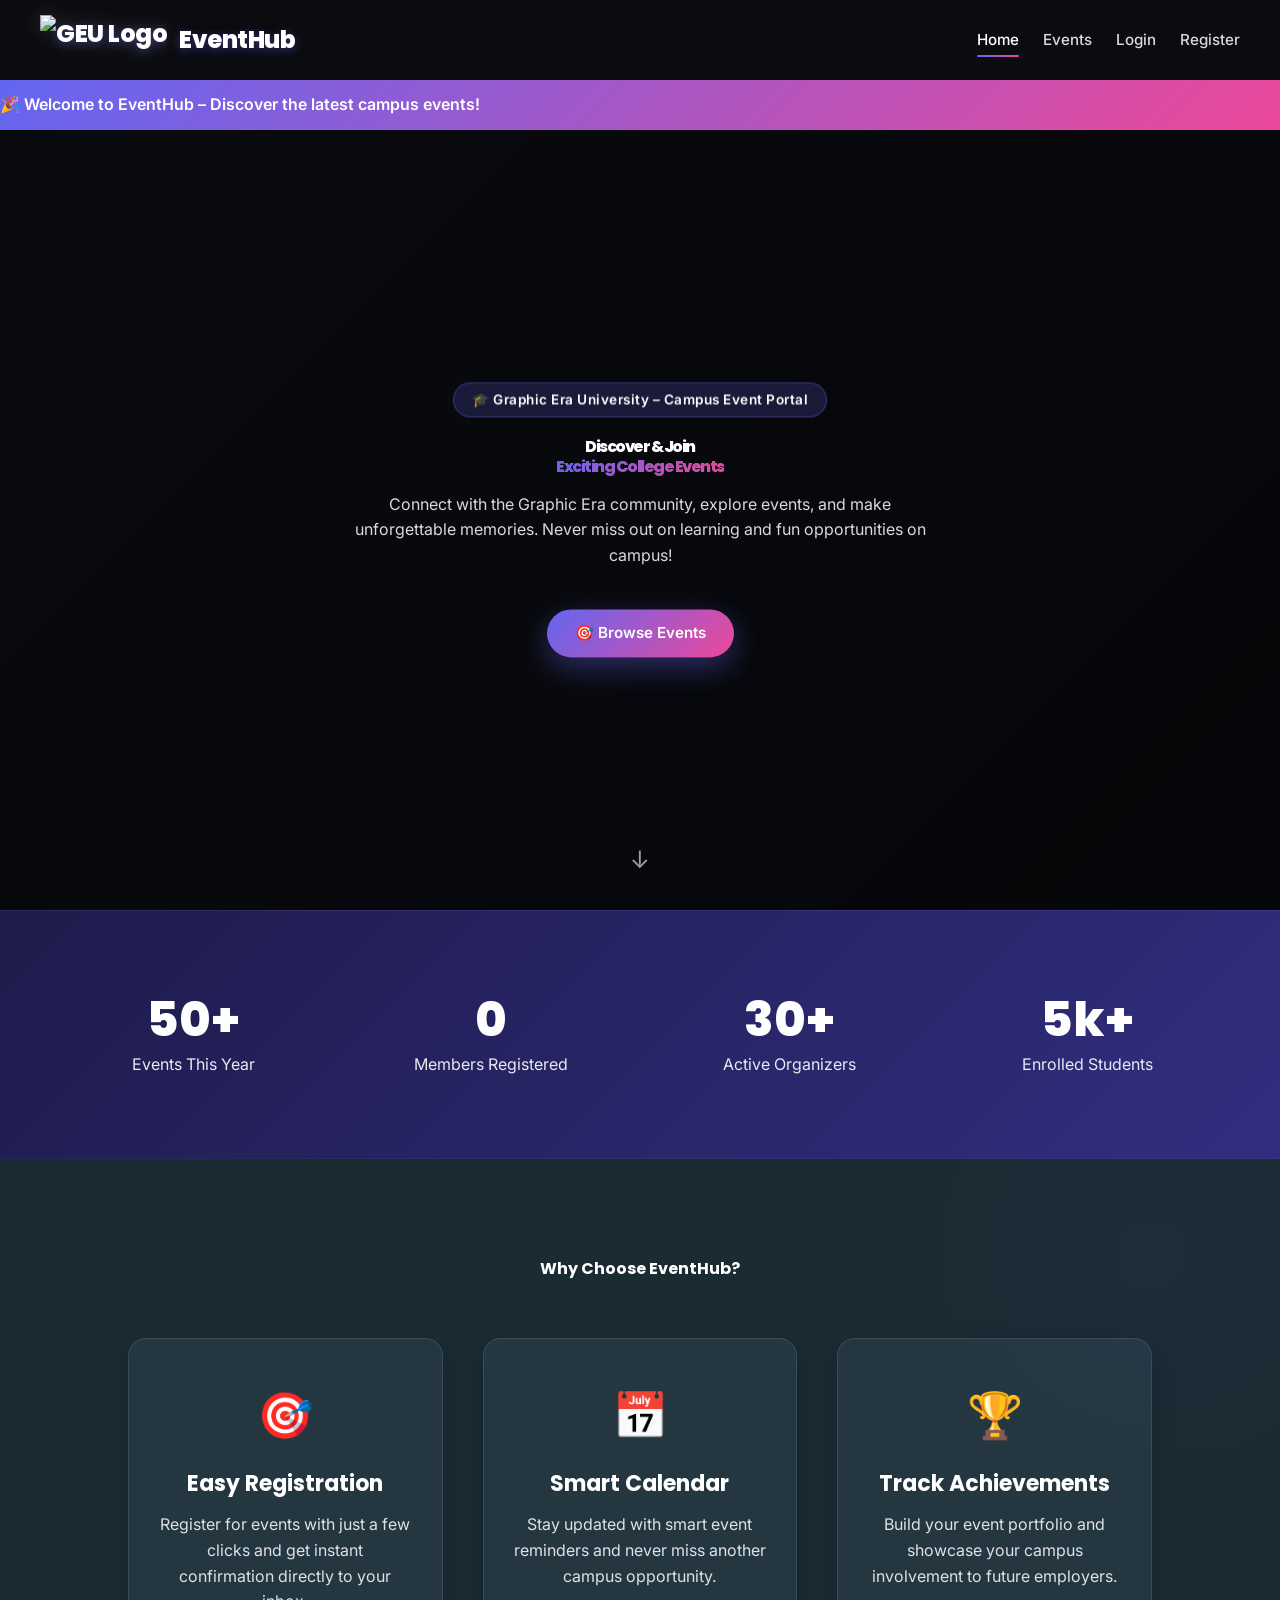
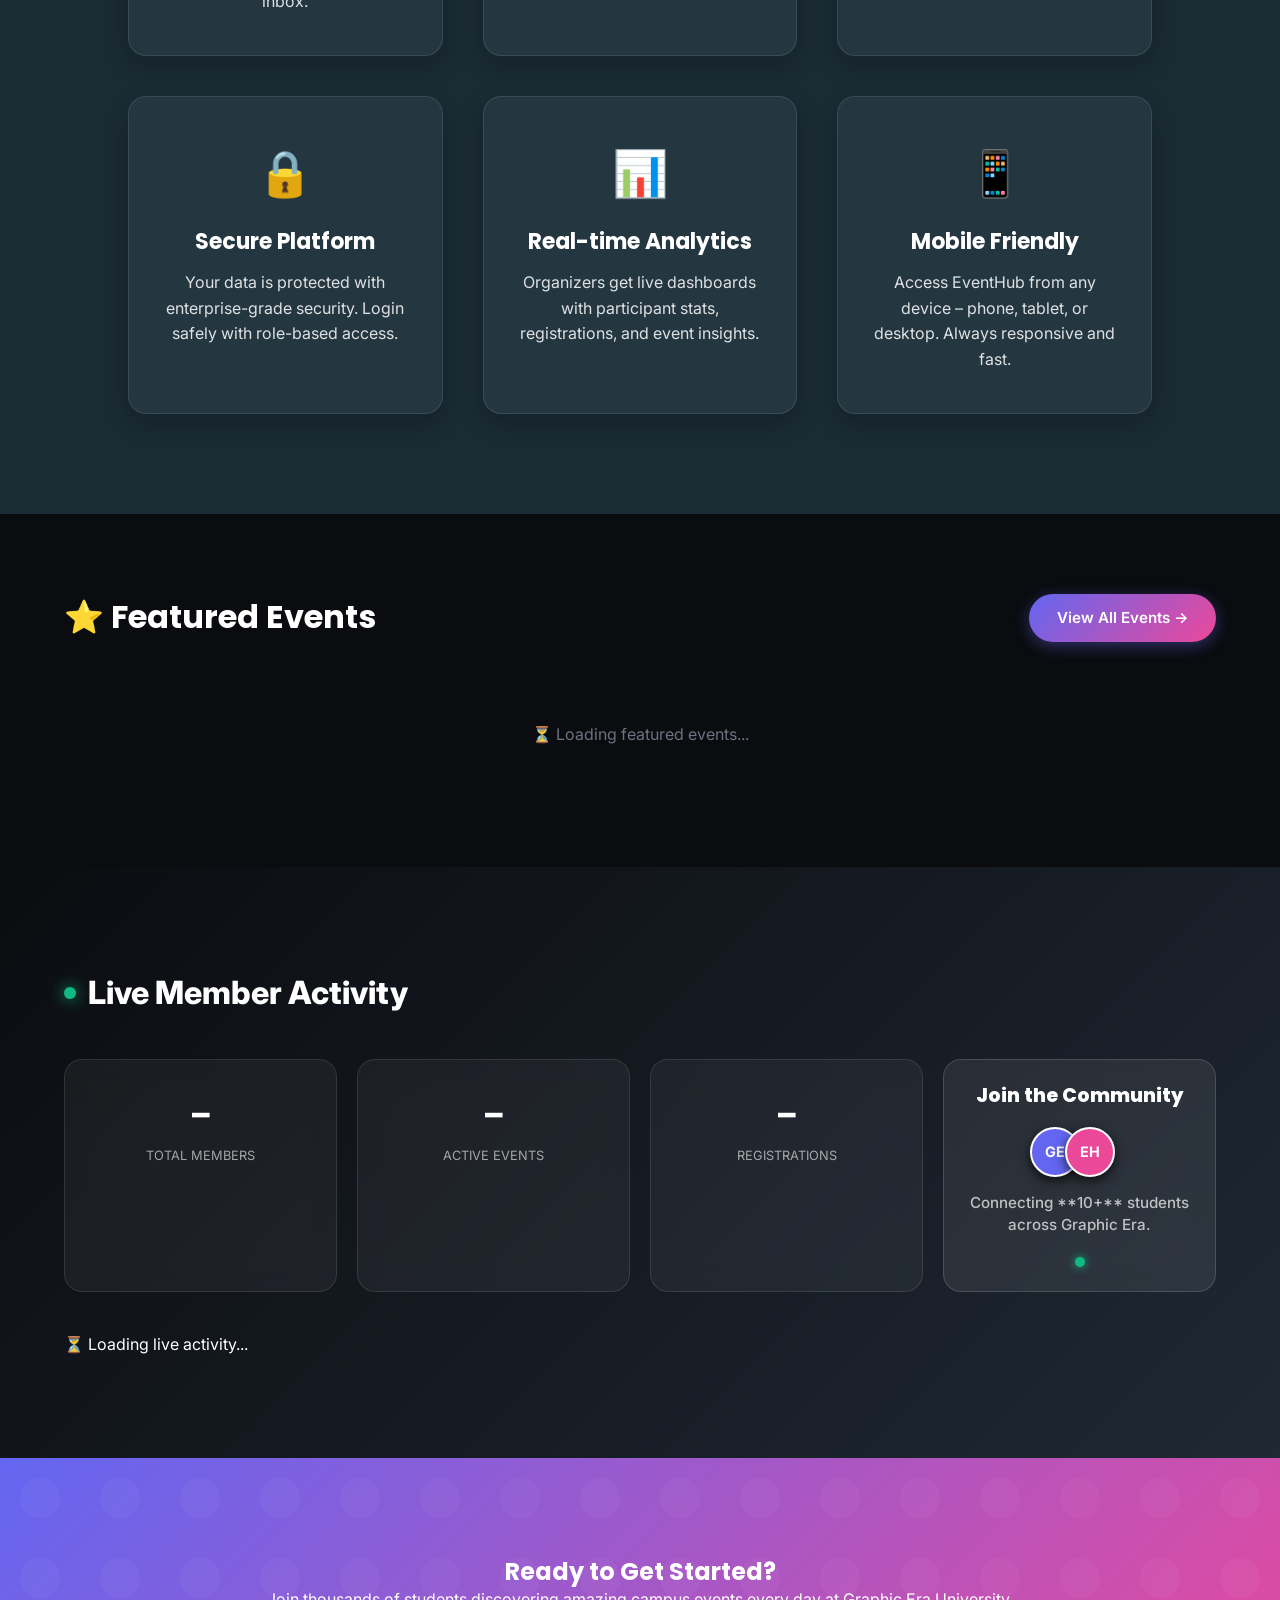
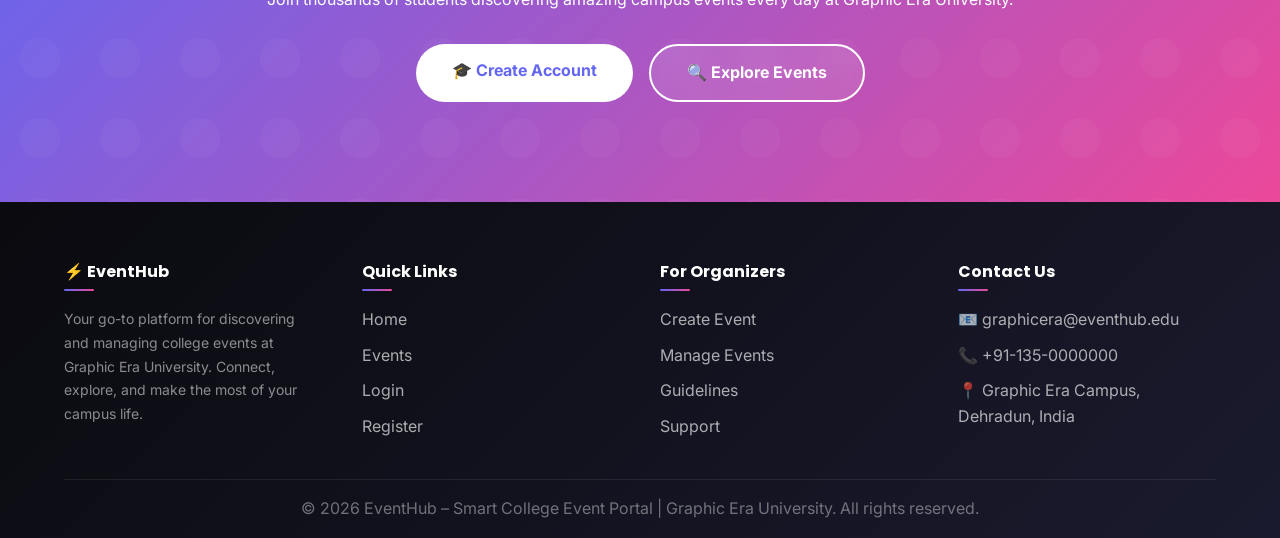
==== index.html @ 99a08204 "updated" ====
<!DOCTYPE html>
<html lang="en">

<head>
  <meta charset="UTF-8">
  <meta name="viewport" content="width=device-width, initial-scale=1.0">
  <meta name="description"
    content="EventHub - Smart College Event Management Portal for Graphic Era University. Discover, register, and manage campus events seamlessly.">
  <title>EventHub – Smart College Event Portal | Home</title>
  <link rel="stylesheet" href="style.css?v=1.2">

</head>

<body>

  <!-- Toast Container -->
  <div class="toast-container" id="toastContainer"></div>

  <!-- Navigation -->
  <nav class="navbar" id="navbar">
    <div class="nav-container">
<div class="logo">
  <img src="https://geu.ac.in/wp-content/uploads/2023/03/geu_white.svg" alt="GEU Logo" style="height: 50px; width: auto; vertical-align: middle; margin-right: 12px; filter: drop-shadow(0 0 10px rgba(255,255,255,0.15));">
  EventHub
</div>
      <ul class="navbar-menu" id="navbarMenu">
        <li><a href="index.html">Home</a></li>
        <li><a href="events.html">Events</a></li>
        <li><a href="login.html">Login</a></li>
        <li><a href="register.html" class="nav-register-btn">Register</a></li>
      </ul>
      <button class="hamburger" id="hamburger" aria-label="Toggle menu">
        <span></span><span></span><span></span>
      </button>
    </div>
  </nav>

  <!-- Announcement Ticker -->
  <div class="ticker-wrap" style="margin-top:80px;">
    <div class="ticker-content" id="dynamicTicker">
      🎉 Fetching latest campus updates... &nbsp;&nbsp;&nbsp;
    </div>
  </div>

  <!-- Hero Section -->
  <section class="video-bg" style="margin-top:0; height: calc(100vh - 80px - 40px);">
    <iframe
      src="https://www.youtube.com/embed/K9HiKoxpCcg?autoplay=1&mute=1&loop=1&playlist=K9HiKoxpCcg&controls=0&modestbranding=1&showinfo=0&vq=hd1080"
      frameborder="0"
      allow="autoplay; encrypted-media"
      allowfullscreen
      title="Hero Background Video">
    </iframe>
    <div class="overlay" style="background: linear-gradient(135deg, rgba(0,0,0,0.1) 0%, rgba(0,0,0,0.4) 100%); backdrop-filter: saturate(120%) blur(0px);"></div>
    <div class="content">
      <div
        style="display:inline-block; background:rgba(99, 102, 241, 0.2); border:1px solid rgba(99, 102, 241, 0.4); border-radius:50px; padding:6px 18px; font-size:0.85rem; color:#fff; margin-bottom:20px; backdrop-filter:blur(8px); font-weight: 600; letter-spacing: 0.5px;">
        🎓 Graphic Era University – Campus Event Portal
      </div>
      <h1 class="hero-title" style="font-weight: 800; letter-spacing: -1.5px;">Discover &amp; Join<br><span
          style="background: var(--gradient-neon); -webkit-background-clip:text; -webkit-text-fill-color:transparent; background-clip:text;">Exciting
          College Events</span></h1>
      <p class="hero-subtitle">
        Connect with the Graphic Era community, explore events, and make unforgettable memories. Never miss out on
        learning and fun opportunities on campus!
      </p>
      <div class="hero-cta">
        <a href="events.html" class="btn btn-primary btn-lg" style="box-shadow: 0 10px 30px rgba(99, 102, 241, 0.4);">🎯 Browse Events</a>
      </div>
    </div>

    <div class="scroll-indicator">↓</div>
  </section>

  <!-- Stats Section -->
  <section class="stats-section">
    <div class="container">
      <div class="stats-grid">
        <div class="stat-item">
          <h3 id="statEvents">50+</h3>
          <p>Events This Year</p>
        </div>
        <div class="stat-item">
          <h3 id="statStudents">0</h3>
          <p>Members Registered</p>
        </div>
        <div class="stat-item">
          <h3 id="statOrganizers">30+</h3>
          <p>Active Organizers</p>
        </div>
        <div class="stat-item">
          <h3>5k+</h3>
          <p>Enrolled Students</p>
        </div>
      </div>
    </div>
  </section>

  <!-- Features Section -->
  <section class="features">
    <h2 class="section-title">Why Choose EventHub?</h2>
    <div class="features-grid">
      <div class="feature-card">
        <div class="icon">🎯</div>
        <h3>Easy Registration</h3>
        <p>Register for events with just a few clicks and get instant confirmation directly to your inbox.</p>
      </div>
      <div class="feature-card">
        <div class="icon">📅</div>
        <h3>Smart Calendar</h3>
        <p>Stay updated with smart event reminders and never miss another campus opportunity.</p>
      </div>
      <div class="feature-card">
        <div class="icon">🏆</div>
        <h3>Track Achievements</h3>
        <p>Build your event portfolio and showcase your campus involvement to future employers.</p>
      </div>
      <div class="feature-card">
        <div class="icon">🔒</div>
        <h3>Secure Platform</h3>
        <p>Your data is protected with enterprise-grade security. Login safely with role-based access.</p>
      </div>
      <div class="feature-card">
        <div class="icon">📊</div>
        <h3>Real-time Analytics</h3>
        <p>Organizers get live dashboards with participant stats, registrations, and event insights.</p>
      </div>
      <div class="feature-card">
        <div class="icon">📱</div>
        <h3>Mobile Friendly</h3>
        <p>Access EventHub from any device – phone, tablet, or desktop. Always responsive and fast.</p>
      </div>
    </div>
  </section>

  <!-- Featured Events Section -->
  <section class="featured-section">
    <div class="container">
      <div class="section-head">
        <h2>⭐ Featured Events</h2>
        <a href="events.html" class="btn btn-primary btn-sm">View All Events →</a>
      </div>
      <div id="featuredGrid" class="grid grid-3">
        <!-- Dynamically loaded -->
        <div style="grid-column: 1 / -1; text-align: center; color: #6b7280; padding: 40px 0;">⏳ Loading featured
          events...</div>
      </div>
    </div>
  </section>

  <!-- ===== LIVE ACTIVITY FEED ===== -->
  <section class="live-section" id="liveFeedSection">
    <div class="container">

      <div class="live-header">
        <div class="live-title">
          <span class="live-dot"></span>
          Live Member Activity
        </div>
        
      </div>

      <!-- Live mini-stats -->
      <div class="live-stats-row">
        <div class="live-stat-card">
          <div class="live-stat-num" id="lsTotalUsers">–</div>
          <div class="live-stat-label">Total Members</div>
        </div>
        <div class="live-stat-card">
          <div class="live-stat-num" id="lsActiveEvents">–</div>
          <div class="live-stat-label">Active Events</div>
        </div>
        <div class="live-stat-card">
          <div class="live-stat-num" id="lsTotalRegs">–</div>
          <div class="live-stat-label">Registrations</div>
        </div>
          <div class="live-stat-card community-spotlight" style="background: rgba(255, 255, 255, 0.08); border-color: rgba(255, 255, 255, 0.15); backdrop-filter: blur(12px);">
            <h4 style="margin-bottom: 20px; font-size: 1.2rem; color: #ffffff; font-weight: 800;">Join the Community</h4>
            <div id="liveAvatarStack" class="avatar-stack" style="display: flex; align-items: center; justify-content: center; margin-bottom: 15px;">
              <div class="avatar" style="width: 50px; height: 50px; border-radius: 50%; background: var(--color-primary); border: 2px solid #fff; margin-left: -15px; display: flex; align-items: center; justify-content: center; font-weight: bold; font-size: 0.9rem; color: #fff; box-shadow: var(--shadow-md);">GE</div>
              <div class="avatar" style="width: 50px; height: 50px; border-radius: 50%; background: var(--color-secondary); border: 2px solid #fff; margin-left: -15px; display: flex; align-items: center; justify-content: center; font-weight: bold; font-size: 0.9rem; color: #fff; box-shadow: var(--shadow-md);">EH</div>
            </div>
            <p id="communityText" style="font-size: 0.95rem; color: rgba(255, 255, 255, 0.7); line-height: 1.5; font-weight: 500;">Connecting **10+** students across Graphic Era.</p>
            <div class="live-pulse" style="width: 10px; height: 10px; border-radius: 50%; background: var(--color-success); box-shadow: 0 0 10px var(--color-success); margin: 20px auto 0; animation: livePulse 2s infinite;"></div>
          </div>
      </div>

      <!-- Recent members grid -->
      <div class="feed-grid" id="liveFeedGrid">
        <div id="feedEmpty">⏳ Loading live activity...</div>
      </div>

    </div>
  </section>

  <!-- CTA Section -->
  <section class="cta-banner">
    <div class="container" style="position:relative; z-index:1;">
      <h2>Ready to Get Started?</h2>
      <p>Join thousands of students discovering amazing campus events every day at Graphic Era University.</p>
      <div class="cta-buttons">
        <a href="register.html" class="btn-white">🎓 Create Account</a>
        <a href="events.html" class="btn-white-outline">🔍 Explore Events</a>
      </div>
    </div>
  </section>

  <!-- Footer -->
  <footer class="footer">
    <div class="container">
      <div class="footer-content">
        <div class="footer-section">
          <h3>⚡ EventHub</h3>
          <p style="font-size:0.875rem; opacity:0.65; line-height:1.7; margin-top:10px;">Your go-to platform for
            discovering and managing college events at Graphic Era University. Connect, explore, and make the most of
            your campus life.</p>
        </div>
        <div class="footer-section">
          <h3>Quick Links</h3>
          <ul class="footer-links">
            <li><a href="index.html">Home</a></li>
            <li><a href="events.html">Events</a></li>
            <li><a href="login.html">Login</a></li>
            <li><a href="register.html">Register</a></li>
          </ul>
        </div>
        <div class="footer-section">
          <h3>For Organizers</h3>
          <ul class="footer-links">
            <li><a href="organizer-dashboard.html">Create Event</a></li>
            <li><a href="organizer-dashboard.html">Manage Events</a></li>
            <li><a href="#">Guidelines</a></li>
            <li><a href="#">Support</a></li>
          </ul>
        </div>
        <div class="footer-section">
          <h3>Contact Us</h3>
          <ul class="footer-links">
            <li>📧 graphicera@eventhub.edu</li>
            <li>📞 +91-135-0000000</li>
            <li>📍 Graphic Era Campus, Dehradun, India</li>
          </ul>
        </div>
      </div>
      <div class="footer-bottom">
        <p>&copy; 2026 EventHub – Smart College Event Portal | Graphic Era University. All rights reserved.</p>
      </div>
    </div>
  </footer>

  <script src="js/main.js"></script>

  <!-- Registration Modal -->
  <div class="modal-overlay" id="regModal">
    <div class="modal" style="max-width: 500px;">
      <div style="display:flex; justify-content:space-between; align-items:center; margin-bottom:20px;">
        <h3 id="regEventTitle" style="font-weight:800; font-size:1.4rem;">Register for Event</h3>
        <button class="btn-ghost" onclick="document.getElementById('regModal').classList.remove('active')" style="padding:4px 8px; font-size:1.2rem;">✕</button>
      </div>
      <form id="regForm" style="display:flex; flex-direction:column; gap:16px;">
        <input type="hidden" id="regEventId">
        <div class="form-group">
          <label style="display:block; margin-bottom:6px; font-weight:600; font-size:0.9rem;">Full Name</label>
          <input type="text" id="regFullName" required placeholder="Enter your full name" style="width:100%; padding:10px; border:1px solid #ddd; border-radius:8px;">
        </div>
        <div style="display:grid; grid-template-columns:1fr 1fr; gap:12px;">
          <div class="form-group">
            <label style="display:block; margin-bottom:6px; font-weight:600; font-size:0.9rem;">Course</label>
            <input type="text" id="regCourse" required placeholder="e.g. B.Tech" style="width:100%; padding:10px; border:1px solid #ddd; border-radius:8px;">
          </div>
          <div class="form-group">
            <label style="display:block; margin-bottom:6px; font-weight:600; font-size:0.9rem;">Branch</label>
            <input type="text" id="regBranch" required placeholder="e.g. CSE" style="width:100%; padding:10px; border:1px solid #ddd; border-radius:8px;">
          </div>
        </div>
        <div class="form-group">
          <label style="display:block; margin-bottom:6px; font-weight:600; font-size:0.9rem;">Student ID / Roll No</label>
          <input type="text" id="regStudentId" required placeholder="Enter your official ID" style="width:100%; padding:10px; border:1px solid #ddd; border-radius:8px;">
        </div>
        <div class="form-group">
          <label style="display:block; margin-bottom:6px; font-weight:600; font-size:0.9rem;">Phone Number</label>
          <input type="tel" id="regPhone" required placeholder="Enter your contact number" style="width:100%; padding:10px; border:1px solid #ddd; border-radius:8px;">
        </div>
        <button type="submit" class="btn btn-primary" style="padding:12px; margin-top:8px;">Confirm Registration</button>
      </form>
    </div>
  </div>

  <!-- ===== LIVE FEED POLLING ===== -->
  <script>
    /* ── State ── */
    let lastSeenId = 0;   // highest user ID the client knows about
    let isFirstLoad = true;

    /* ── Role badge ── */
    function roleBadge(role) {
      const map = { student: 'role-student', organizer: 'role-organizer', admin: 'role-admin' };
      return `<span class="feed-role-badge ${map[role] || 'role-student'}">${role}</span>`;
    }

    /* ── Flash stat number green when it changes ── */
    function flashStat(id, val) {
      const el = document.getElementById(id);
      if (!el || el.textContent === String(val)) return;
      el.classList.add('updated');
      el.textContent = val;
      setTimeout(() => el.classList.remove('updated'), 1200);
    }

    /* ── Bottom-left toast for brand-new members ── */
    function popToast(user) {
      const t = document.createElement('div');
      t.style.cssText = [
        'position:fixed;bottom:24px;left:24px;z-index:9999;',
        'background:linear-gradient(135deg,#6c63ff,#f5576c);',
        'color:white;padding:12px 18px;border-radius:14px;',
        'font-size:0.85rem;font-weight:600;',
        'box-shadow:0 8px 22px rgba(0,0,0,0.3);',
        'animation:feedIn 0.4s ease;max-width:300px;'
      ].join('');
      t.innerHTML = `🎉 <strong>${user.first_name} ${user.last_name}</strong> just joined as ${user.role}!`;
      document.body.appendChild(t);
      setTimeout(() => t.remove(), 4500);
    }

    /* ── Build one member card ── */
    function buildCard(user, isNew) {
      return `
        <div class="feed-card ${isNew ? 'new-entry' : ''}" id="feedUser${user.id}">
          <div class="feed-avatar">${user.avatar}</div>
          <div class="feed-info">
            <div class="feed-name">${user.first_name} ${user.last_name}</div>
            <div class="feed-dept">${user.department || user.email}</div>
            <div class="feed-time">⏱ ${user.time_ago}</div>
          </div>
          ${roleBadge(user.role)}
        </div>`;
    }

    /* ── Main poll ── */
    async function pollFeed() {
      try {
        /* Always pass last_id so PHP uses WHERE id > last_id (no timezone issues) */
        const url = `php/live_feed.php?action=all&last_id=${lastSeenId}`;
        const res = await fetch(url, { cache: 'no-store' });
        if (!res.ok) return;
        const data = await res.json();
        if (!data.success) return;

        /* ── Stats ── */
        flashStat('lsTotalUsers', data.total_users);
        flashStat('lsActiveEvents', data.active_events);
        flashStat('lsTotalRegs', data.total_registrations);
        flashStat('lsNewToday', data.new_today);
        const hs = document.getElementById('statStudents');
        const ht = document.getElementById('statToday');
        if (hs) hs.textContent = data.total_users + '+';
        if (ht) ht.textContent = data.new_today;

        /* ── Feed ── */
        const grid = document.getElementById('liveFeedGrid');

        if (isFirstLoad && data.feed && data.feed.length > 0) {
          /* First load – render all 10 */
          grid.innerHTML = data.feed.map(u => buildCard(u, false)).join('');
          lastSeenId = data.max_id;   /* server tells us the max id */
          isFirstLoad = false;

        } else if (!isFirstLoad && data.feed && data.feed.length > 0) {
          /* Subsequent polls – these are ALL new (PHP already filtered id > last_id) */
          data.feed.forEach(u => popToast(u));
          const html = data.feed.map(u => buildCard(u, true)).join('');
          grid.insertAdjacentHTML('afterbegin', html);
          lastSeenId = data.max_id;

          /* Keep max 10 cards */
          const cards = grid.querySelectorAll('.feed-card');
          for (let i = 10; i < cards.length; i++) cards[i].remove();

        } else if (isFirstLoad && (!data.feed || data.feed.length === 0)) {
          const empty = document.getElementById('feedEmpty');
          if (empty) empty.textContent = '👋 No members yet – be the first to register!';
          isFirstLoad = false;
        }

      } catch (e) { /* Network error – silently skip */ }
    }

    /* ── Announcement Ticker (Dynamic) ── */
    async function updateTicker() {
      const ticker = document.getElementById('dynamicTicker');
      if (!ticker) return;
      try {
        const res = await fetch('php/get_events.php?sort=date&limit=5');
        const data = await res.json();
        if (data.success && data.events.length > 0) {
          ticker.innerHTML = data.events.map(ev => {
              const icons = { technology: '🤖', cultural: '🎭', sports: '⚽', academic: '📚', workshop: '🛠️' };
              const date = new Date(ev.event_date).toLocaleDateString('en-IN', { day: 'numeric', month: 'short' });
              return `${icons[ev.category.toLowerCase()] || '📅'} ${ev.name} – ${date} | Register Now! &nbsp;&nbsp;&nbsp;`;
          }).join(' ') + data.events.map(ev => {
              const icons = { technology: '🤖', cultural: '🎭', sports: '⚽', academic: '📚', workshop: '🛠️' };
              const date = new Date(ev.event_date).toLocaleDateString('en-IN', { day: 'numeric', month: 'short' });
              return `${icons[ev.category.toLowerCase()] || '📅'} ${ev.name} – ${date} &nbsp;&nbsp;&nbsp;`;
          }).join(' ');
        }
      } catch (e) {
        ticker.innerHTML = "🎉 Welcome to EventHub – Discover the latest campus events!";
      }
    }

    /* ── Featured Events (Fresh load from DB) ── */
    async function fetchFeaturedEvents() {
      const grid = document.getElementById('featuredGrid');
      if (!grid) return;

      try {
        const res = await fetch('php/get_events.php?sort=date&limit=3');
        const data = await res.json();
        if (data.success && data.events.length > 0) {
          grid.innerHTML = data.events.slice(0, 3).map((ev, index) => {
            const icons = { technology: '🤖', cultural: '🎭', sports: '⚽', academic: '📚', workshop: '🛠️' };
            const icon = icons[ev.category.toLowerCase()] || '📅';
            const date = new Date(ev.event_date).toLocaleDateString('en-IN', { day: 'numeric', month: 'short', year: 'numeric' });
            const catClass = `cat-bg-${ev.category.toLowerCase()}`;
            const pct = Math.min(100, Math.round((ev.registered_count / (ev.max_capacity || 100)) * 100));

            return `
              <div class="event-card slide-element" style="transition-delay: ${index * 0.15}s;">
                <div class="event-card-image ${catClass}">
                  <span class="event-category-badge">${ev.category}</span>
                  ${icon}
                </div>
                <div class="event-card-body">
                  <h3 class="event-title">${ev.name}</h3>
                  <div class="event-meta-list">
                    <div class="meta-item"><span>📅</span><span>${date}</span></div>
                    <div class="meta-item"><span>📍</span><span>${ev.venue}</span></div>
                  </div>
                  <p class="event-description">${ev.description}</p>
                  
                  <div class="capacity-container">
                    <div class="capacity-header">
                      <span>Registration</span>
                      <span>${pct}% filled</span>
                    </div>
                    <div class="capacity-progress">
                      <div class="progress-fill ${pct >= 100 ? 'full' : ''}" style="width: ${pct}%"></div>
                    </div>
                  </div>

                  <div class="register-btn-wrap">
                    <a href="javascript:void(0)" 
                       onclick="openRegisterModal('${ev.id}', '${ev.name.replace(/'/g, "\\'")}')" 
                       class="btn btn-primary btn-sm" 
                       style="width:100%">
                       Register Now
                    </a>
                  </div>
                </div>
              </div>
            `;
          }).join('');

          // Observe dynamically loaded elements to trigger animation exactly when scrolled into view
          const observer = new IntersectionObserver((entries, obs) => {
            entries.forEach(entry => {
              if (entry.isIntersecting) {
                entry.target.classList.add('visible');
                obs.unobserve(entry.target);
                // Remove transition-delay after animation finishes so hover effects stay instant
                setTimeout(() => { entry.target.style.transitionDelay = '0s'; }, 800);
              }
            });
          }, { threshold: 0.15 });

          grid.querySelectorAll('.slide-element').forEach(el => observer.observe(el));
          
        } else {
          grid.innerHTML = '<div style="grid-column: 1 / -1; text-align: center; color: #6b7280; padding: 40px 0;">No events currently active.</div>';
        }
      } catch (e) {
        console.error('Error loading featured events:', e);
      }
    }
    fetchFeaturedEvents();
    updateTicker();
    
    // Live feed polling
    if (document.getElementById('liveFeedSection')) {
      pollFeed();
      setInterval(pollFeed, 5000);
    }
  </script>
</body>

</html>
---- style.css ----
/* ============================================================
   EventHub - Smart College Event Management Portal
   Global Stylesheet
   ============================================================ */

@import url('https://fonts.googleapis.com/css2?family=Inter:wght@300;400;500;600;700;800&family=Poppins:wght@400;600;700;800&display=swap');

/* ===== CSS VARIABLES (PROFESSIONAL CLEAN STYLE) ===== */
:root {
  /* Exact target palette */
  --color-primary: #6366f1; /* Target Indigo */
  --color-primary-dark: #4f46e5;
  --color-secondary: #ec4899; /* Target Pink */
  --color-accent: #10b981;
  --color-white: #ffffff;
  --color-black: #0b0c10; /* Deep black background */
  --color-gray-100: #1f2833; /* Dark slate */
  --color-gray-200: #c5c6c7; /* Light text gray */
  --color-gray-300: rgba(255, 255, 255, 0.1); /* Transparent borders */
  --color-gray-400: #94a3b8;
  --color-gray-600: #64748b;
  --color-gray-700: #475569;
  --color-gray-900: #ffffff; /* All text is light in dark mode */
  --color-success: #10b981;
  --color-warning: #f59e0b;
  --color-error: #ef4444;
  --color-info: #3b82f6;

  /* Premium Gradients */
  --gradient-neon: linear-gradient(135deg, #6366f1 0%, #ec4899 100%);
  --gradient-dark: linear-gradient(135deg, #0b0c10 0%, #1f2833 100%);

  /* Sidebar Profile & Nav */
  --sidebar-bg: #0b0c10; 
  --sidebar-active: rgba(99, 102, 241, 0.2); 

  --glass-bg: rgba(255, 255, 255, 0.05); 
  --glass-border: rgba(255, 255, 255, 0.1);
  --glass-blur: blur(12px);

  --shadow-sm: 0 1px 3px rgba(0,0,0,0.5);
  --shadow-md: 0 4px 12px rgba(0, 0, 0, 0.7); 
  --shadow-lg: 0 10px 30px rgba(0, 0, 0, 0.8);

  --radius-sm: 8px;
  --radius-md: 14px;
  --radius-lg: 18px; 
  --radius-xl: 32px;
  --radius-full: 9999px;

  --space-xs: 4px;
  --space-sm: 8px;
  --space-md: 16px;
  --space-lg: 24px;
  --space-xl: 40px;
  --space-2xl: 80px;

  --transition: all 0.3s cubic-bezier(0.4, 0, 0.2, 1);
  --transition-slow: all 0.5s ease;
}

/* Glassmorphism Classes (Switched to Clean White in this theme) */
.glass {
  background: var(--color-gray-200);
  backdrop-filter: none;
  -webkit-backdrop-filter: none;
  border-radius: var(--radius-lg);
  border: 1px solid var(--color-gray-300);
}

.glass-dark {
  background: rgba(15, 23, 42, 0.7);
  backdrop-filter: blur(12px);
  -webkit-backdrop-filter: blur(12px);
  border: 1px solid rgba(255, 255, 255, 0.1);
}

/* ===== RESET ===== */
*, *::before, *::after {
  margin: 0;
  padding: 0;
  box-sizing: border-box;
}

html {
  scroll-behavior: smooth;
}

body {
  font-family: 'Inter', sans-serif;
  background: var(--color-gray-100);
  color: var(--color-gray-900);
  line-height: 1.6;
  overflow-x: hidden;
  position: relative;
}

body::before {
  content: '';
  position: fixed;
  inset: 0;
  z-index: -2;
  background: 
    radial-gradient(circle at 0% 0%, rgba(108, 99, 255, 0.05) 0%, transparent 50%),
    radial-gradient(circle at 100% 100%, rgba(245, 87, 108, 0.05) 0%, transparent 50%);
}

img { max-width: 100%; display: block; }
a { text-decoration: none; color: inherit; }
ul { list-style: none; }
button { cursor: pointer; font-family: inherit; }
input, select, textarea { font-family: inherit; }

/* ===== TYPOGRAPHY ===== */
h1, h2, h3, h4, h5 {
  font-family: 'Poppins', sans-serif;
  font-weight: 700;
  line-height: 1.2;
}

.text-gradient {
  background: linear-gradient(135deg, var(--color-primary) 0%, var(--color-secondary) 100%);
  -webkit-background-clip: text;
  background-clip: text;
  -webkit-text-fill-color: transparent;
  background-clip: text;
}

.text-center { text-align: center; }
.mb-0 { margin-bottom: 0 !important; }
.mb-4 { margin-bottom: 1.5rem; }

/* ===== LAYOUT ===== */
.container {
  max-width: 1200px;
  margin: 0 auto;
  padding: 0 var(--space-lg);
}

.section {
  padding: var(--space-2xl) 0;
}

.section-sm {
  padding: var(--space-xl) 0;
}

.grid { display: grid; gap: var(--space-lg); }
.grid-3 { grid-template-columns: repeat(auto-fill, minmax(320px, 1fr)); }
.grid-4 { grid-template-columns: repeat(auto-fill, minmax(240px, 1fr)); }

.flex-between {
  display: flex;
  justify-content: space-between;
  align-items: center;
  flex-wrap: wrap;
  gap: var(--space-md);
}

/* ===== NAVBAR (DARK THEME) ===== */
.navbar {
  position: fixed;
  top: 0;
  left: 0;
  width: 100%;
  z-index: 1000;
  padding: 0 var(--space-xl);
  height: 80px;
  display: flex;
  align-items: center;
  transition: all 0.3s ease;
  background: var(--sidebar-bg); /* Match Deep Navy Sidebar */
  color: #ffffff;
}

.navbar.scrolled,
.navbar.solid {
  background: #0f172a; /* Solid Deep Navy */
  height: 80px;
  border-bottom: 1px solid rgba(255, 255, 255, 0.05);
  box-shadow: 0 4px 30px rgba(0,0,0,0.15);
}

.logo, 
.navbar-brand,
.navbar.scrolled .logo, 
.navbar.scrolled .navbar-brand,
.navbar.solid .logo,
.navbar.solid .navbar-brand {
  color: #ffffff !important;
  text-shadow: none;
  font-weight: 800;
}

.navbar-menu li a,
.navbar-menu li a:hover,
.navbar-menu li a.active {
  color: var(--color-primary);
}

.nav-container {
  max-width: 1200px;
  width: 100%;
  margin: 0 auto;
  display: flex;
  justify-content: space-between;
  align-items: center;
}

.logo, .navbar-brand {
  display: flex;
  align-items: center;
  font-family: 'Poppins', sans-serif;
  font-size: 1.5rem;
  font-weight: 800;
  color: #ffffff;
  letter-spacing: -0.5px;
  text-shadow: 0 2px 10px rgba(108, 99, 255, 0.4);
}

.logo img {
  height: 45px;
  width: auto;
  margin-right: 12px;
}

.navbar-menu {
  display: flex;
  align-items: center;
  gap: var(--space-lg);
}

.navbar-menu li a,
.navbar-menu a {
  color: rgba(255,255,255,0.85);
  font-size: 0.95rem;
  font-weight: 500;
  position: relative;
  transition: var(--transition);
  padding: 6px 0;
}

.navbar-menu li a::after {
  content: '';
  position: absolute;
  bottom: -2px;
  left: 0;
  width: 0;
  height: 2px;
  background: linear-gradient(to right, var(--color-primary), var(--color-secondary));
  border-radius: var(--radius-full);
  transition: var(--transition);
}

.navbar-menu li a:hover,
.navbar-menu li a.active {
  color: #fff;
}

.navbar-menu li a:hover::after,
.navbar-menu li a.active::after {
  width: 100%;
}

/* Hamburger */
.hamburger {
  display: none;
  flex-direction: column;
  gap: 5px;
  background: none;
  border: none;
  padding: 8px;
}

.hamburger span {
  width: 28px;
  height: 3px;
  background: white;
  border-radius: 4px;
  transition: var(--transition);
  box-shadow: 0 1px 2px rgba(0,0,0,0.5);
}

/* ===== HERO / VIDEO BG ===== */
.video-bg {
  position: relative;
  width: 100%;
  height: 100vh;
  overflow: hidden;
  background: var(--color-black);
}

.video-bg iframe {
  position: absolute;
  top: 50%;
  left: 50%;
  width: 100vw;
  height: 56.25vw;
  min-width: 177.77vh;
  min-height: 100vh;
  transform: translate(-50%, -50%);
  pointer-events: none;
}

.overlay {
  position: absolute;
  inset: 0;
  background: linear-gradient(
    to bottom,
    rgba(0, 0, 0, 0.2) 0%,
    rgba(15, 10, 40, 0.3) 50%,
    rgba(0, 0, 0, 0.6) 100%
  );
  z-index: 1;
}

.content {
  position: absolute;
  z-index: 2;
  top: 50%;
  left: 50%;
  transform: translate(-50%, -50%);
  text-align: center;
  width: 90%;
  max-width: 800px;
  padding: 0 var(--space-lg);
}

.hero-title {
  font-size: clamp(2.2rem, 5vw, var(--font-size-5xl));
  color: var(--color-white);
  margin-bottom: var(--space-md);
  text-decoration: none;
  animation: fadeInDown 0.8s ease both;
}

.hero-subtitle {
  font-size: var(--font-size-lg);
  color: rgba(255,255,255,0.85);
  max-width: 600px;
  margin: 0 auto var(--space-xl);
  animation: fadeInUp 0.8s 0.2s ease both;
  font-style: normal;
}

.hero-cta {
  display: flex;
  gap: var(--space-md);
  justify-content: center;
  flex-wrap: wrap;
  animation: fadeInUp 0.8s 0.4s ease both;
}

/* Scroll indicator */
.scroll-indicator {
  position: absolute;
  bottom: 30px;
  left: 50%;
  transform: translateX(-50%);
  z-index: 2;
  animation: bounce 2s infinite;
  color: rgba(255,255,255,0.6);
  font-size: 1.5rem;
}

/* ===== BUTTONS ===== */
.btn {
  display: inline-flex;
  align-items: center;
  justify-content: center;
  gap: var(--space-sm);
  padding: 12px 28px;
  border-radius: var(--radius-full);
  font-size: 0.95rem;
  font-weight: 600;
  border: none;
  transition: var(--transition);
  cursor: pointer;
  white-space: nowrap;
  position: relative;
  overflow: hidden;
  text-decoration: none;
}

.btn-primary {
  background: var(--gradient-neon);
  color: white !important;
  box-shadow: 0 4px 15px rgba(99, 102, 241, 0.4);
}

.btn-primary:hover {
  transform: translateY(-2px);
  box-shadow: 0 8px 25px rgba(99, 102, 241, 0.55);
}

.btn-outline {
  background: transparent;
  color: white !important;
  border: 2px solid rgba(255,255,255,0.6);
  backdrop-filter: blur(4px);
}

.btn-outline:hover {
  background: rgba(255,255,255,0.15);
  border-color: white;
  transform: translateY(-2px);
}

.btn-ghost {
  background: rgba(255, 255, 255, 0.05);
  color: var(--color-gray-200);
  border: 1px solid var(--color-gray-300);
}

.btn-ghost:hover {
  background: rgba(255, 255, 255, 0.1);
  color: #fff;
}

/* Specific Home/Landing Buttons */
.btn-solid {
  background: var(--gradient-neon);
  color: white !important;
  box-shadow: 0 6px 20px rgba(99, 102, 241, 0.4);
  padding: 14px 36px;
  border-radius: 50px;
  font-weight: 700;
}

.btn-white {
  background: white;
  color: var(--color-primary);
  font-weight: 700;
  padding: 14px 36px;
  border-radius: 50px;
}

.btn-white-outline {
  background: rgba(255, 255, 255, 0.1);
  backdrop-filter: blur(10px);
  color: white;
  border: 2px solid white;
  font-weight: 700;
  padding: 14px 36px;
  border-radius: 50px;
}

/* ===== CARDS ===== */
.card {
  background: var(--color-gray-200);
  border: 1px solid var(--color-gray-300);
  border-radius: var(--radius-lg);
  padding: var(--space-xl);
  box-shadow: var(--shadow-lg);
  color: var(--color-gray-900);
}

/* ===== EVENT CARDS ===== */
/* ===== REFINED EVENT CARDS (PREMIUM) ===== */
.event-card {
  background: var(--color-gray-200);
  border-radius: 20px;
  overflow: hidden;
  transition: all 0.5s cubic-bezier(0.175, 0.885, 0.32, 1.275);
  box-shadow: 0 15px 35px rgba(0,0,0,0.4);
  border: 1px solid var(--color-gray-300);
  display: flex;
  flex-direction: column;
  position: relative;
  z-index: 1;
}

/* Dynamic premium shine effect across the card */
.event-card::before {
  content: '';
  position: absolute;
  top: 0;
  left: -150%;
  width: 60%;
  height: 100%;
  background: linear-gradient(to right, rgba(255,255,255,0) 0%, rgba(255,255,255,0.4) 50%, rgba(255,255,255,0) 100%);
  transform: skewX(-25deg);
  z-index: 10;
  transition: all 0.8s cubic-bezier(0.19, 1, 0.22, 1);
  pointer-events: none;
}

.event-card:hover::before {
  left: 200%;
}

.event-card:hover {
  transform: translateY(-12px) scale(1.03);
  box-shadow: 0 30px 60px -12px rgba(108, 99, 255, 0.4);
  border-color: var(--color-primary);
}

.event-card-image {
  width: 100%;
  height: 180px;
  position: relative;
  display: flex;
  align-items: center;
  justify-content: center;
  font-size: 3.5rem;
  overflow: hidden;
}

.event-card-image::after {
  content: '';
  position: absolute;
  inset: 0;
  background: linear-gradient(to bottom, transparent 60%, rgba(0,0,0,0.15));
}

/* Category Gradients */
.cat-bg-technology { background: linear-gradient(135deg, #6366f1 0%, #a855f7 100%); }
.cat-bg-cultural   { background: linear-gradient(135deg, #f43f5e 0%, #fb923c 100%); }
.cat-bg-sports     { background: linear-gradient(135deg, #10b981 0%, #3b82f6 100%); }
.cat-bg-academic   { background: linear-gradient(135deg, #0ea5e9 0%, #2dd4bf 100%); }
.cat-bg-workshop   { background: linear-gradient(135deg, #f59e0b 0%, #ef4444 100%); }

.event-card-body {
  padding: 24px;
  flex: 1;
  display: flex;
  flex-direction: column;
}

.event-category-badge {
  position: absolute;
  top: 16px;
  left: 16px;
  padding: 6px 14px;
  border-radius: 50px;
  font-size: 0.7rem;
  font-weight: 700;
  text-transform: uppercase;
  letter-spacing: 1px;
  backdrop-filter: blur(12px);
  background: rgba(255, 255, 255, 0.2);
  color: white;
  border: 1px solid rgba(255, 255, 255, 0.3);
  z-index: 2;
  box-shadow: 0 4px 6px rgba(0,0,0,0.1);
}

.event-title {
  font-size: 1.25rem;
  font-family: 'Poppins', sans-serif;
  font-weight: 800;
  color: var(--color-gray-900);
  margin-bottom: 12px;
  line-height: 1.3;
}

.event-meta-list {
  display: flex;
  flex-direction: column;
  gap: 10px;
  margin-bottom: 20px;
}

.meta-item {
  display: flex;
  align-items: center;
  gap: 10px;
  font-size: 0.85rem;
  color: var(--color-gray-600);
}

.meta-icon {
  font-size: 1.1rem;
  opacity: 0.9;
}

.event-description {
  font-size: 0.9rem;
  color: var(--color-gray-500);
  line-height: 1.5;
  margin-bottom: 20px;
  display: -webkit-box;
  -webkit-line-clamp: 2;
  line-clamp: 2;
  -webkit-box-orient: vertical;
  overflow: hidden;
}

.organizer-info {
  display: flex;
  align-items: center;
  gap: 10px;
  padding-top: 16px;
  border-top: 1px solid var(--color-gray-100);
  margin-top: auto;
  font-size: 0.8rem;
  font-weight: 600;
  color: var(--color-gray-700);
}

/* Capacity Tracker */
.capacity-container {
  margin-top: 16px;
  margin-bottom: 16px;
}

.capacity-header {
  display: flex;
  justify-content: space-between;
  font-size: 0.75rem;
  margin-bottom: 8px;
  font-weight: 600;
  color: var(--color-gray-500);
}

.capacity-progress {
  height: 8px;
  background: var(--color-gray-100);
  border-radius: 10px;
  overflow: hidden;
}

.progress-fill {
  height: 100%;
  background: linear-gradient(90deg, var(--color-primary), var(--color-secondary));
  border-radius: 10px;
  transition: width 1s ease-out;
}

.progress-fill.full {
  background: var(--color-error);
}

.register-btn-wrap {
  margin-top: 12px;
}


.event-meta-item {
  display: flex;
  align-items: center;
  gap: var(--space-sm);
  font-size: var(--font-size-sm);
  color: var(--color-gray-600);
}

.event-card-footer {
  display: flex;
  gap: var(--space-sm);
  padding: var(--space-md) var(--space-lg);
  border-top: 1px solid var(--color-gray-200);
  background: var(--color-gray-100);
}

/* ===== FEATURES SECTION ===== */
.features {
  padding: 100px 10%;
  background: #1a2b33; /* Dark Slate/Teal from screenshot */
  position: relative;
  text-align: center;
  color: #ffffff; /* White text for contrast */
  overflow: hidden;
}

.features::after {
  content: '';
  position: absolute;
  top: -10%;
  right: -10%;
  width: 40%;
  height: 40%;
  background: radial-gradient(circle, rgba(108, 99, 255, 0.03), transparent 70%);
  z-index: 0;
}

.section-title {
  font-size: var(--font-size-4xl);
  margin-bottom: 60px;
  color: #ffffff;
}

.features-grid {
  display: grid;
  grid-template-columns: repeat(auto-fit, minmax(260px, 1fr));
  gap: 40px;
}

.feature-card {
  position: relative;
  padding: 40px 30px;
  border-radius: var(--radius-lg);
  background: #243741; /* Darker card shade from screenshot */
  border: 1px solid rgba(255,255,255,0.1);
  transition: var(--transition-slow);
  overflow: hidden;
  box-shadow: 0 10px 25px rgba(0,0,0,0.2);
}

.feature-card::before {
  content: '';
  position: absolute;
  inset: -2px;
  border-radius: var(--radius-lg);
  background: linear-gradient(45deg, #6c63ff, #f5576c, #43e97b, #6c63ff);
  z-index: -1;
  filter: blur(8px);
  opacity: 0;
  transition: 0.5s;
}

.feature-card:hover::before { opacity: 1; }

.feature-card:hover {
  transform: translateY(-12px) scale(1.03);
  box-shadow: 0 20px 40px rgba(0,0,0,0.4);
}

.icon {
  font-size: 45px;
  margin-bottom: 20px;
  animation: float 3s ease-in-out infinite;
}

.feature-card h3 { margin-bottom: 15px; font-size: 22px; }
.feature-card p { opacity: 0.85; line-height: 1.6; }

/* ===== STATS SECTION ===== */
.stats-section {
  padding: 80px 0;
  background: linear-gradient(135deg, #1e1b4b 0%, #312e81 100%); /* Deep Navy/Indigo Stats */
  color: white;
  border-top: 1px solid rgba(255, 255, 255, 0.05);
  border-bottom: 1px solid rgba(255, 255, 255, 0.05);
}

.stats-grid {
  display: grid;
  grid-template-columns: repeat(auto-fit, minmax(200px, 1fr));
  gap: var(--space-xl);
  text-align: center;
}

.stat-item h3 {
  font-size: 3rem;
  font-weight: 800;
  margin-bottom: var(--space-xs);
}

.stat-item p {
  font-size: var(--font-size-lg);
  opacity: 0.9;
}

/* ===== FORM ELEMENTS ===== */
.form-group { margin-bottom: var(--space-lg); }

.form-label {
  display: block;
  margin-bottom: 6px;
  font-size: var(--font-size-sm);
  font-weight: 600;
  color: var(--color-gray-700);
}

.form-control {
  width: 100%;
  padding: 12px 16px;
  border: 2px solid var(--color-gray-300);
  border-radius: var(--radius-md);
  font-size: var(--font-size-base);
  color: var(--color-gray-900);
  background: var(--color-white);
  transition: var(--transition);
  outline: none;
}

.form-control:focus {
  border-color: var(--color-primary);
  box-shadow: 0 0 0 3px rgba(108, 99, 255, 0.15);
}

.form-select { appearance: none; cursor: pointer; }

/* ===== BADGES ===== */
.badge {
  display: inline-block;
  padding: 4px 12px;
  border-radius: var(--radius-full);
  font-size: var(--font-size-xs);
  font-weight: 600;
  text-transform: uppercase;
  letter-spacing: 0.5px;
}

.badge-primary { background: rgba(108,99,255,0.15); color: var(--color-primary); }
.badge-success { background: rgba(16,185,129,0.15); color: var(--color-success); }
.badge-warning { background: rgba(245,158,11,0.15); color: var(--color-warning); }
.badge-error   { background: rgba(239,68,68,0.15);  color: var(--color-error); }

/* ===== DASHBOARD LAYOUT ===== */
.Dashboard-layout {
  display: flex;
  min-height: calc(100vh - 80px); /* Adjust for fixed navbar height */
  margin-top: 80px; /* Offset for fixed navbar */
  background: var(--color-gray-100);
}

.dashboard-sidebar {
  width: 280px;
  background: var(--sidebar-bg); /* Image match Nav */
  color: #ffffff;
  padding: 32px 0;
  display: flex;
  flex-direction: column;
  transition: all 0.4s ease;
  flex-shrink:0;
  z-index: 100;
  position: sticky;
  top: 80px;
  height: calc(100vh - 80px);
}

.profile-avatar {
  width: 64px;
  height: 64px;
  border-radius: var(--radius-full);
  background: linear-gradient(135deg, var(--color-primary), var(--color-secondary));
  display: flex;
  align-items: center;
  justify-content: center;
  font-size: 1.5rem;
  font-weight: 700;
  color: white;
  margin: 0 auto var(--space-md);
  background-size: cover;
  background-position: center;
  position: relative;
}

.avatar-edit-overlay {
  position: absolute;
  bottom: 0px;
  right: -5px;
  background: var(--color-gray-900);
  color: white;
  width: 24px;
  height: 24px;
  border-radius: 50%;
  display: flex;
  align-items: center;
  justify-content: center;
  font-size: 0.75rem;
  box-shadow: 0 2px 8px rgba(0,0,0,0.3);
  opacity: 0;
  transform: translateY(5px);
  transition: var(--transition);
  border: 2px solid var(--color-gray-800);
}

.avatar-wrapper {
  position: relative; 
  width: max-content; 
  margin: 0 auto; 
  cursor: pointer;
}

.avatar-wrapper:hover .avatar-edit-overlay {
  opacity: 1;
  transform: translateY(0);
}

.dashboard-sidebar h3 { font-size: 1rem; margin-bottom: 4px; }
.dashboard-sidebar > div > p { font-size: var(--font-size-sm); opacity: 0.7; margin-bottom: var(--space-sm); }

.sidebar-nav {
  display: flex;
  flex-direction: column;
  gap: 4px;
  margin-top: 8px;
}

.sidebar-nav-item {
  padding: 10px 20px;
  display: flex;
  align-items: center;
  gap: 12px;
  color: rgba(255, 255, 255, 0.6);
  text-decoration: none;
  font-weight: 500;
  font-size: 0.95rem;
  transition: all 0.2s;
  border-left: 4px solid transparent;
}

.sidebar-nav-item.active {
  background: var(--sidebar-active);
  color: #ffffff;
  border-left: 4px solid var(--color-primary);
}

.sidebar-nav-item:hover:not(.active) {
  background: rgba(255,255,255,0.05);
  color: #ffffff;
}

.dashboard-content {
  flex: 1;
  padding: 40px;
  overflow-y: auto;
  max-width: 1400px;
  margin: 0 auto;
}

.dashboard-header {
  display: flex;
  justify-content: space-between;
  align-items: flex-start;
  margin-bottom: var(--space-xl);
  flex-wrap: wrap;
  gap: var(--space-md);
}

.dashboard-header h1 {
  font-size: var(--font-size-2xl);
  color: var(--color-white);
}

.dashboard-header p {
  color: var(--color-gray-600);
  margin-top: 4px;
}

.dashboard-section {
  background: var(--color-gray-200);
  border-radius: var(--radius-lg);
  padding: var(--space-lg);
  margin-bottom: var(--space-lg);
  box-shadow: 0 4px 15px rgba(0,0,0,0.2);
  border: 1px solid var(--color-gray-300);
}

.section-header {
  display: flex;
  justify-content: space-between;
  align-items: center;
  margin-bottom: var(--space-lg);
}

/* ===== DATA TABLE ===== */
.data-table-container { overflow-x: auto; }

.data-table {
  width: 100%;
  border-collapse: collapse;
  font-size: var(--font-size-sm);
}

.data-table th {
  padding: 12px 16px;
  text-align: left;
  font-weight: 600;
  color: var(--color-gray-600);
  background: var(--color-gray-100);
  border-bottom: 2px solid var(--color-gray-200);
  font-size: var(--font-size-xs);
  text-transform: uppercase;
  letter-spacing: 0.5px;
}

.data-table td {
  padding: 14px 16px;
  border-bottom: 1px solid var(--color-gray-200);
  color: var(--color-gray-700);
  vertical-align: middle;
}

.data-table tr:last-child td { border-bottom: none; }
.data-table tbody tr:hover { background: var(--color-gray-100); }

/* ===== FOOTER ===== */
.footer {
  background: linear-gradient(135deg, #0a0a0f, #1a1a2e);
  color: rgba(255,255,255,0.8);
  padding: 60px 0 0;
}

.footer-content {
  display: grid;
  grid-template-columns: repeat(auto-fit, minmax(200px, 1fr));
  gap: var(--space-xl);
  margin-bottom: var(--space-xl);
}

.footer-section h3 {
  color: white;
  font-size: 1rem;
  margin-bottom: var(--space-md);
  position: relative;
  padding-bottom: 10px;
}

.footer-section h3::after {
  content: '';
  position: absolute;
  bottom: 0;
  left: 0;
  width: 30px;
  height: 2px;
  background: linear-gradient(to right, var(--color-primary), var(--color-secondary));
  border-radius: var(--radius-full);
}

.footer-links { display: flex; flex-direction: column; gap: 10px; }
.footer-links li, .footer-links a {
  color: rgba(255,255,255,0.65);
  font-size: var(--font-size-sm);
  transition: var(--transition);
}
.footer-links a:hover { color: white; padding-left: 4px; }

.footer-bottom {
  border-top: 1px solid rgba(255,255,255,0.08);
  padding: var(--space-md) 0;
  text-align: center;
  font-size: var(--font-size-sm);
  color: rgba(255,255,255,0.4);
}

/* ===== MODAL ===== */
.modal-overlay {
  position: fixed;
  inset: 0;
  background: rgba(0,0,0,0.6);
  backdrop-filter: blur(6px);
  z-index: 2000;
  display: none;
  align-items: center;
  justify-content: center;
  padding: var(--space-lg);
}

.modal-overlay.active { display: flex; }

.modal {
  background: white;
  border-radius: var(--radius-xl);
  padding: var(--space-xl);
  width: 100%;
  max-width: 520px;
  max-height: 90vh;
  overflow-y: auto;
  box-shadow: var(--shadow-xl);
  animation: fadeInUp 0.3s ease;
}

.modal-header {
  display: flex;
  justify-content: space-between;
  align-items: center;
  margin-bottom: var(--space-lg);
}

.modal-close {
  background: var(--color-gray-200);
  border: none;
  border-radius: var(--radius-full);
  width: 36px;
  height: 36px;
  font-size: 1.1rem;
  cursor: pointer;
  transition: var(--transition);
}

.modal-close:hover { background: var(--color-gray-300); }

/* ===== TOAST NOTIFICATIONS ===== */
.toast-container {
  position: fixed;
  top: 90px;
  right: var(--space-lg);
  z-index: 3000;
  display: flex;
  flex-direction: column;
  gap: var(--space-sm);
}

.toast {
  background: var(--color-white);
  border-radius: var(--radius-md);
  padding: 14px 20px;
  box-shadow: var(--shadow-lg);
  display: flex;
  align-items: center;
  gap: var(--space-md);
  min-width: 300px;
  animation: slideInRight 0.3s ease;
  border-left: 4px solid var(--color-primary);
}

.toast.success { border-left-color: var(--color-success); }
.toast.error   { border-left-color: var(--color-error); }
.toast.warning { border-left-color: var(--color-warning); }

/* ===== PAGE HEADER ===== */
.page-header {
  background: linear-gradient(135deg, #1a1a2e 0%, #16213e 50%, #0f3460 100%);
  padding: 120px 0 60px;
  text-align: center;
  color: white;
  position: relative;
  overflow: hidden;
}

.page-header::before {
  content: '';
  position: absolute;
  inset: 0;
  background: url("data:image/svg+xml,%3Csvg width='60' height='60' viewBox='0 0 60 60' xmlns='http://www.w3.org/2000/svg'%3E%3Cg fill='none' fill-rule='evenodd'%3E%3Cg fill='%236c63ff' fill-opacity='0.05'%3E%3Ccircle cx='30' cy='30' r='4'/%3E%3C/g%3E%3C/g%3E%3C/svg%3E");
  animation: drift 30s linear infinite;
}

.page-header h1 { font-size: var(--font-size-4xl); margin-bottom: var(--space-md); }
.page-header p { font-size: var(--font-size-lg); opacity: 0.8; }

/* ===== ANIMATIONS ===== */
@keyframes float {
  0%, 100% { transform: translateY(0); }
  50% { transform: translateY(-10px); }
}

@keyframes bounce {
  0%, 100% { transform: translateX(-50%) translateY(0); }
  50% { transform: translateX(-50%) translateY(8px); }
}

@keyframes fadeInDown {
  from { opacity: 0; transform: translateY(-30px); }
  to { opacity: 1; transform: translateY(0); }
}

@keyframes fadeInUp {
  from { opacity: 0; transform: translateY(30px); }
  to { opacity: 1; transform: translateY(0); }
}

@keyframes slideInRight {
  from { opacity: 0; transform: translateX(30px); }
  to { opacity: 1; transform: translateX(0); }
}

@keyframes drift {
  from { background-position: 0 0; }
  to { background-position: 60px 60px; }
}

@keyframes shimmer {
  from { background-position: -200% center; }
  to { background-position: 200% center; }
}

/* ===== RESPONSIVE ===== */
/* LAPTOP & LARGE TABLET */
@media (max-width: 1199px) {
  .navbar-menu { gap: var(--space-sm); }
  .navbar-menu li a { font-size: 0.9rem; }
  .logo, .navbar-brand { font-size: 1.35rem !important; }
}

/* TABLET & SMALL LAPTOP */
@media (max-width: 991px) {
  .dashboard-sidebar { width: 220px; }
  
  .navbar { padding: 0 var(--space-lg); }
  .hamburger { display: flex; }

  .navbar-menu {
    position: fixed;
    top: 80px;
    left: 0;
    right: 0;
    background: #0f172a;
    border-bottom: 1px solid rgba(255,255,255,0.1);
    flex-direction: column;
    align-items: center;
    padding: var(--space-xl);
    gap: var(--space-lg);
    transform: translateY(-150%);
    transition: transform 0.4s cubic-bezier(0.4, 0, 0.2, 1);
    box-shadow: 0 10px 30px rgba(0,0,0,0.5);
    z-index: 999;
  }

  .navbar-menu.open { transform: translateY(0); }

  .Dashboard-layout { flex-direction: column; }
  .dashboard-sidebar {
    width: 100%;
    height: auto;
    position: static;
  }
}

/* MOBILE SETTINGS */
@media (max-width: 768px) {
  .section { padding: var(--space-xl) 0; }
  .section-title { font-size: 2rem; }
  .hero-title { font-size: 1.8rem; }

  .grid-3 { grid-template-columns: 1fr; }
  .grid-4 { grid-template-columns: repeat(2, 1fr); }
  .footer-content { grid-template-columns: repeat(2, 1fr); }
  
  .cta-buttons { flex-direction: column; width: 100%; padding: 0 var(--space-md); }
  .cta-buttons a { width: 100%; text-align: center; }
}

/* SMALL MOBILE (PHONES) */
@media (max-width: 480px) {
  .grid-4 { grid-template-columns: 1fr; }
  .footer-content { grid-template-columns: 1fr; }
  .hero-cta { flex-direction: column; align-items: stretch; width: 100%; }
  .hero-cta a { width: 100%; text-align: center; margin-bottom: 10px; }
  .stats-grid { grid-template-columns: 1fr; }
}
@keyframes pulse {
  0% { transform: scale(1); box-shadow: 0 0 0 0 rgba(67, 233, 123, 0.7); }
  70% { transform: scale(1.1); box-shadow: 0 0 0 10px rgba(67, 233, 123, 0); }
  100% { transform: scale(1); box-shadow: 0 0 0 0 rgba(67, 233, 123, 0); }
}

/* ===== CROPPER MODAL STYLES ===== */
.cropper-modal {
  width: 95% !important; /* Full width on mobile */
  max-width: 650px !important;
  background: #111827 !important;
  border: 3px solid var(--color-primary) !important;
  box-shadow: 0 0 40px rgba(108, 99, 255, 0.4);
  color: #ffffff;
  padding: 40px !important;
  max-height: 95vh; /* Ensure it fits on screen */
  overflow-y: auto;
}

.cropper-modal .modal-header h2 {
  color: var(--color-primary) !important;
  font-size: 1.8rem !important;
  text-transform: uppercase;
  letter-spacing: 1px;
}

.cropper-image-container {
  width: 100%;
  height: 450px;
  max-height: 50vh; /* Responsive height limit */
  background-color: #000;
  margin: 32px 0;
  border-radius: var(--radius-lg);
  overflow: hidden;
  border: 2px solid rgba(255, 255, 255, 0.15);
}

/* ===== RESPONSIVE ADJUSTMENTS ===== */
@media (max-width: 768px) {
  .cropper-modal {
    padding: 24px !important;
    width: 90% !important;
  }
  
  .cropper-modal .modal-header h2 {
    font-size: 1.3rem !important;
  }
  
  .cropper-image-container {
    height: 350px;
    margin: 20px 0;
  }
  
  .cropper-controls {
    flex-direction: column-reverse; /* Stack buttons on small screens */
    gap: 12px;
  }
  
  .cropper-controls button {
    width: 100% !important;
    padding: 12px !important;
    font-size: 1rem !important;
  }
}

@media (max-width: 480px) {
  .cropper-modal {
    padding: 16px !important;
    width: 95% !important;
  }
  
  .cropper-image-container {
    height: 300px;
  }
}


/* ===== CROPPING UI (THE SQUARES/LINES) ===== */
.cropper-view-box {
  outline: 4px solid #6c63ff !important; /* Thick indigo crop box */
}

.cropper-face {
  background-color: transparent !important;
}

.cropper-point {
  background-color: #6c63ff !important; /* Solid indigo handles */
  width: 16px !important; /* Very large handles */
  height: 16px !important;
  opacity: 1 !important;
  border: 3px solid #ffffff !important;
  border-radius: 50% !important; /* Circular handles for modern feel */
}

.cropper-bg {
  background: #000 !important;
}


/* ===== SECTIONS & LAYOUT BLOCKS ===== */
.featured-section {
  padding: 80px 0;
  background: var(--color-black);
}

.section-head {
  display: flex;
  justify-content: space-between;
  align-items: center;
  margin-bottom: 40px;
  flex-wrap: wrap;
  gap: 16px;
}

.section-head h2 {
  font-size: 2rem;
  color: #fff;
}

.cta-banner {
  background: var(--gradient-neon);
  padding: 100px 0;
  text-align: center;
  color: white;
  position: relative;
  overflow: hidden;
}

.cta-banner::before {
  content: '';
  position: absolute;
  inset: 0;
  background: url("data:image/svg+xml,%3Csvg width='80' height='80' viewBox='0 0 80 80' xmlns='http://www.w3.org/2000/svg'%3E%3Cg fill='white' fill-opacity='0.03'%3E%3Ccircle cx='40' cy='40' r='20'/%3E%3C/g%3E%3C/svg%3E");
}

.cta-buttons {
  display: flex;
  gap: 16px;
  justify-content: center;
  flex-wrap: wrap;
  margin-top: 32px;
}

/* ===== LIVE FEED SECTION ===== */
.live-section {
  padding: 100px 0;
  background: var(--gradient-dark);
  position: relative;
  color: #ffffff;
}

.live-header {
  display: flex;
  align-items: center;
  justify-content: space-between;
  margin-bottom: 40px;
  flex-wrap: wrap;
  gap: 12px;
}

.live-title {
  font-size: 2rem;
  font-weight: 800;
  color: #ffffff;
  display: flex;
  align-items: center;
  gap: 12px;
}

.live-dot {
  width: 12px; height: 12px; border-radius: 50%;
  background: var(--color-success);
  box-shadow: 0 0 15px var(--color-success);
  animation: livePulse 1.5s infinite;
}

@keyframes livePulse {
  0% { transform: scale(1); box-shadow: 0 0 0 0 rgba(16, 185, 129, 0.4); }
  70% { transform: scale(1.1); box-shadow: 0 0 0 12px rgba(16, 185, 129, 0); }
  100% { transform: scale(1); box-shadow: 0 0 0 0 rgba(16, 185, 129, 0); }
}

.live-badge {
  background: rgba(16, 185, 129, 0.1);
  border: 1px solid rgba(16, 185, 129, 0.2);
  color: var(--color-success);
  font-size: 0.8rem; font-weight: 700;
  padding: 6px 14px; border-radius: 50px;
}

.live-stats-row {
  display: grid; grid-template-columns: repeat(auto-fit, minmax(200px, 1fr));
  gap: 20px; margin-bottom: 40px;
}

.live-stat-card {
  background: var(--glass-bg);
  border: 1px solid var(--glass-border);
  border-radius: 18px; padding: 24px 20px; text-align: center;
  backdrop-filter: var(--glass-blur);
}

.live-stat-num {
  font-size: 2.2rem; font-weight: 800; color: #ffffff;
}

.live-stat-label {
  font-size: 0.8rem; color: rgba(255, 255, 255, 0.6);
  margin-top: 6px; text-transform: uppercase;
}

.feed-grid { display: grid; grid-template-columns: repeat(auto-fit, minmax(350px, 1fr)); gap: 20px; }

.feed-card {
  background: var(--glass-bg);
  border: 1px solid var(--glass-border);
  border-radius: 14px; padding: 16px 20px;
  display: flex; align-items: center; gap: 16px;
  backdrop-filter: var(--glass-blur);
  transition: var(--transition);
}

.feed-card:hover {
  background: rgba(255, 255, 255, 0.1);
  transform: scale(1.02);
}

.feed-avatar {
  width: 48px; height: 48px; border-radius: 50%;
  background: var(--gradient-neon);
  display: flex; align-items: center; justify-content: center;
  font-weight: 800; color: white; flex-shrink: 0;
}

.feed-name { font-weight: 700; color: #fff; }
.feed-dept { font-size: 0.8rem; color: rgba(255, 255, 255, 0.5); }
.feed-role-badge { font-size: 0.72rem; font-weight: 700; padding: 3px 10px; border-radius: 50px; text-transform: uppercase; }

.role-student   { background: rgba(99, 102, 241, 0.1); color: #818cf8; border: 1px solid rgba(99, 102, 241, 0.2); }
.role-organizer { background: rgba(236, 72, 153, 0.1); color: #f472b6; border: 1px solid rgba(236, 72, 153, 0.2); }

/* ticker */
.ticker-wrap {
  background: var(--gradient-neon);
  color: white; padding: 12px 0; overflow: hidden; white-space: nowrap;
}

.ticker-content { display: inline-block; animation: ticker 40s linear infinite; font-weight: 600; }
@keyframes ticker {
  from { transform: translateX(100vw); }
  to { transform: translateX(-100%); }
}

.slide-element {
  opacity: 0; transform: translateX(50px);
  transition: opacity 0.7s ease, transform 0.7s cubic-bezier(0.25, 0.46, 0.45, 0.94);
}
.slide-element.visible { opacity: 1; transform: translateX(0); }

/* ===== EVENTS PAGE SPECIFIC ===== */
.events-hero {
  background: var(--gradient-dark);
  padding: 120px 0 60px;
  text-align: center;
  color: white;
  position: relative;
  overflow: hidden;
}

.events-hero h1 { font-size: 3rem; margin-bottom: 16px; position: relative; }
.events-hero p { font-size: 1.1rem; opacity: 0.8; max-width: 600px; margin: 0 auto; position: relative; }

.filters-bar {
  background: var(--color-black);
  padding: 24px 0;
  border-bottom: 1px solid var(--color-gray-300);
  position: sticky;
  top: 80px;
  z-index: 100;
  backdrop-filter: blur(10px);
}

.filters-inner {
  display: flex; align-items: center; gap: 16px; flex-wrap: wrap;
}

.search-box { flex: 1; min-width: 280px; position: relative; }
.search-box input {
  width: 100%; padding: 14px 20px 14px 48px;
  border: 1px solid var(--color-gray-300);
  border-radius: 50px; font-size: 0.95rem;
  background: rgba(255,255,255,0.05); color: white;
  transition: var(--transition);
}

.search-box input:focus {
  border-color: var(--color-primary);
  background: rgba(255,255,255,0.1);
  box-shadow: 0 0 0 4px rgba(99, 102, 241, 0.2);
}

.search-icon { position: absolute; left: 18px; top: 50%; transform: translateY(-50%); color: var(--color-gray-400); }

.filter-pills { display: flex; gap: 10px; flex-wrap: wrap; }
.pill {
  padding: 10px 22px; border-radius: 50px;
  border: 1px solid var(--color-gray-300);
  background: transparent; color: var(--color-gray-200);
  font-size: 0.88rem; font-weight: 600; cursor: pointer; transition: var(--transition);
}

.pill:hover, .pill.active {
  background: var(--gradient-neon);
  border-color: transparent; color: white;
  box-shadow: 0 4px 15px rgba(99, 102, 241, 0.3);
}

.events-toolbar {
  display: flex; justify-content: space-between; align-items: center;
  margin: 40px 0 24px; flex-wrap: wrap; gap: 16px;
}

.events-grid { display: grid; gap: 30px; margin-bottom: 80px; }
.events-grid.grid-3 { grid-template-columns: repeat(auto-fill, minmax(340px, 1fr)); }

.capacity-bar {
  height: 8px; background: rgba(255,255,255,0.05);
  border-radius: 10px; margin-top: 12px; overflow: hidden;
}

.capacity-fill {
  height: 100%; border-radius: 10px;
  background: var(--gradient-neon);
  transition: width 1s ease;
}

select.sort-select {
  padding: 12px 24px; border: 1px solid var(--color-gray-300);
  border-radius: 50px; background: var(--color-black);
  color: white; font-weight: 600; cursor: pointer;
  outline: none;
}

.view-toggle button {
  background: rgba(255,255,255,0.05); border: 1px solid var(--color-gray-300);
  border-radius: 10px; padding: 10px 14px; color: white; cursor: pointer;
  transition: var(--transition);
}

.view-toggle button.active { background: var(--color-primary); border-color: var(--color-primary); }

/* ===== AUTH / LOGIN / REGISTER ===== */
.auth-page {
  background: var(--gradient-dark);
  min-height: 100vh; display: flex; align-items: center; justify-content: center;
  padding: 40px 20px;
}

.auth-card {
  background: white; border-radius: 24px; width: 100%; max-width: 440px;
  overflow: hidden; box-shadow: 0 20px 40px rgba(0,0,0,0.4);
  animation: slideUp 0.5s ease;
}

.tab-bar { display: flex; border-bottom: 2px solid #f0f2f8; }
.tab-btn {
  flex: 1; padding: 20px; border: none; background: none;
  font-weight: 700; color: #9ca3af; cursor: pointer;
  border-bottom: 3px solid transparent; transition: var(--transition);
}
.tab-btn.active { color: var(--color-primary); border-bottom-color: var(--color-primary); }

.tab-panel { padding: 40px; display: none; }
.tab-panel.active { display: block; animation: fadeIn 0.3s ease; }

.input-group { margin-bottom: 16px; position: relative; }
.input-icon { position: absolute; left: 14px; top: 50%; transform: translateY(-50%); color: #6b7280; }
.input-group input, .input-group select {
  width: 100%; padding: 12px 16px 12px 44px;
  border: 2px solid #eef0f7; border-radius: 12px;
  font-size: 0.9rem; outline: none; transition: var(--transition);
}
.input-group input:focus { border-color: var(--color-primary); box-shadow: 0 0-0 4px rgba(99, 102, 241, 0.12); }


/* ===== UTILITIES & NOTIFICATIONS ===== */
.notif-bell {
  background: var(--glass-bg); border: 1px solid var(--glass-border);
  width: 40px; height: 40px; border-radius: 12px;
  display: flex; align-items: center; justify-content: center;
  position: relative; cursor: pointer; transition: var(--transition);
  font-size: 1.2rem;
}

.notif-bell:hover { background: rgba(255,255,255,0.1); border-color: var(--color-primary); }

.notif-count {
  position: absolute; top: -5px; right: -5px;
  background: var(--color-error); color: #fff;
  font-size: 0.65rem; font-weight: 800; min-width: 18px; height: 18px;
  border-radius: 50%; display: flex; align-items: center; justify-content: center;
  border: 2px solid var(--color-black);
}

/* ===== DASHBOARD LAYOUT & COMPONENTS ===== */
.Dashboard-layout {
  display: flex; min-height: calc(100vh - 80px); margin-top: 80px; background: var(--color-black);
}

.sidebar {
  width: 260px; background: var(--sidebar-bg); border-right: 1px solid var(--glass-border);
  display: flex; flex-direction: column; position: sticky; top: 80px; height: calc(100vh - 80px);
  padding: var(--space-lg) var(--space-md); flex-shrink: 0; z-index: 90;
}

.dashboard-main {
  flex: 1; padding: var(--space-xl); overflow-x: hidden;
}

.sidebar-nav { display: flex; flex-direction: column; gap: 8px; flex: 1; }

.sidebar-nav-item {
  display: flex; align-items: center; gap: 12px; padding: 14px 20px; border-radius: 12px;
  color: var(--color-gray-200); text-decoration: none; font-weight: 600; border: 1px solid transparent;
  transition: var(--transition);
}

.sidebar-nav-item:hover {
  background: var(--sidebar-active); color: var(--color-primary); border-color: rgba(99, 102, 241, 0.1);
}

.sidebar-nav-item.active {
  background: var(--gradient-neon); color: white !important; box-shadow: 0 4px 15px rgba(99, 102, 241, 0.3);
}

.dashboard-header {
  display: flex; justify-content: space-between; align-items: flex-start;
  margin-bottom: 40px; flex-wrap: wrap; gap: 20px;
}

.dashboard-header h1 { font-size: 1.8rem; font-weight: 800; color: #fff; margin-bottom: 6px; }
.dashboard-header p { color: var(--color-gray-200); opacity: 0.8; }

.stats-row {
  display: grid; grid-template-columns: repeat(auto-fit, minmax(240px, 1fr));
  gap: 24px; margin-bottom: 40px;
}

.dashboard-section {
  background: var(--glass-bg); border: 1px solid var(--glass-border);
  border-radius: 20px; padding: 32px; margin-bottom: 32px;
  backdrop-filter: var(--glass-blur);
}

.stat-card {
  background: var(--glass-bg); border: 1px solid var(--glass-border);
  border-radius: 18px; padding: 24px; display: flex; align-items: center; gap: 20px;
  backdrop-filter: var(--glass-blur); transition: var(--transition);
}

.stat-card:hover { transform: translateY(-5px); border-color: var(--color-primary); }

.stat-icon {
  width: 54px; height: 54px; border-radius: 14px;
  display: flex; align-items: center; justify-content: center;
  font-size: 1.4rem; flex-shrink: 0; background: rgba(99, 102, 241, 0.1);
}

.stat-card-info h3 { font-size: 1.8rem; font-weight: 800; color: #fff; margin-bottom: 2px; }
.stat-card-info p { font-size: 0.85rem; color: var(--color-gray-400); font-weight: 600; }

/* Dashboard Tables */
.data-table-container { width: 100%; overflow-x: auto; margin-top: 10px; }
.data-table { width: 100%; border-collapse: collapse; min-width: 800px; }
.data-table th {
  text-align: left; padding: 16px 20px; color: var(--color-gray-400); font-size: 0.8rem;
  text-transform: uppercase; letter-spacing: 1px; border-bottom: 1px solid var(--glass-border);
}

.data-table td { padding: 20px; border-bottom: 1px solid var(--glass-border); color: #fff; font-size: 0.9rem; }
.data-table tr:last-child td { border-bottom: none; }
.data-table tr:hover td { background: rgba(255, 255, 255, 0.02); }

.badge {
  padding: 6px 12px; border-radius: 50px; font-size: 0.75rem; font-weight: 700;
  display: inline-flex; align-items: center; gap: 6px;
}
.badge-success { background: rgba(16, 185, 129, 0.1); color: #10b981; border: 1px solid rgba(16, 185, 129, 0.2); }
.badge-warning { background: rgba(245, 158, 11, 0.1); color: #f59e0b; border: 1px solid rgba(245, 158, 11, 0.2); }

/* Quick Actions Button Strip */
.quick-actions-bar { display: flex; gap: 14px; flex-wrap: wrap; margin-bottom: 40px; }

.quick-btn {
  background: var(--glass-bg); border: 1px solid var(--glass-border);
  padding: 12px 24px; border-radius: 12px; color: #fff; font-weight: 600;
  font-size: 0.9rem; transition: var(--transition); backdrop-filter: var(--glass-blur);
}

.quick-btn:hover { border-color: var(--color-primary); background: rgba(99, 102, 241, 0.1); }

/* Chart Styling */
.chart-bar { display: flex; align-items: flex-end; gap: 24px; height: 260px; padding: 30px 20px; }
.bar-group { flex: 1; display: flex; flex-direction: column; align-items: center; gap: 12px; height: 100%; justify-content: flex-end; }
.bar { width: 100%; border-radius: 6px 6px 0 0; position: relative; transition: height 0.6s cubic-bezier(0.17, 0.67, 0.83, 0.67); }
.bar:hover { filter: brightness(1.2); }
.bar-label { font-size: 0.7rem; color: var(--color-gray-400); text-align: center; line-height: 1.4; }

@media (max-width: 991px) {
  .Dashboard-layout { flex-direction: column; }
  .sidebar { width: 100%; height: auto; position: static; border-right: none; border-bottom: 1px solid var(--glass-border); }
}
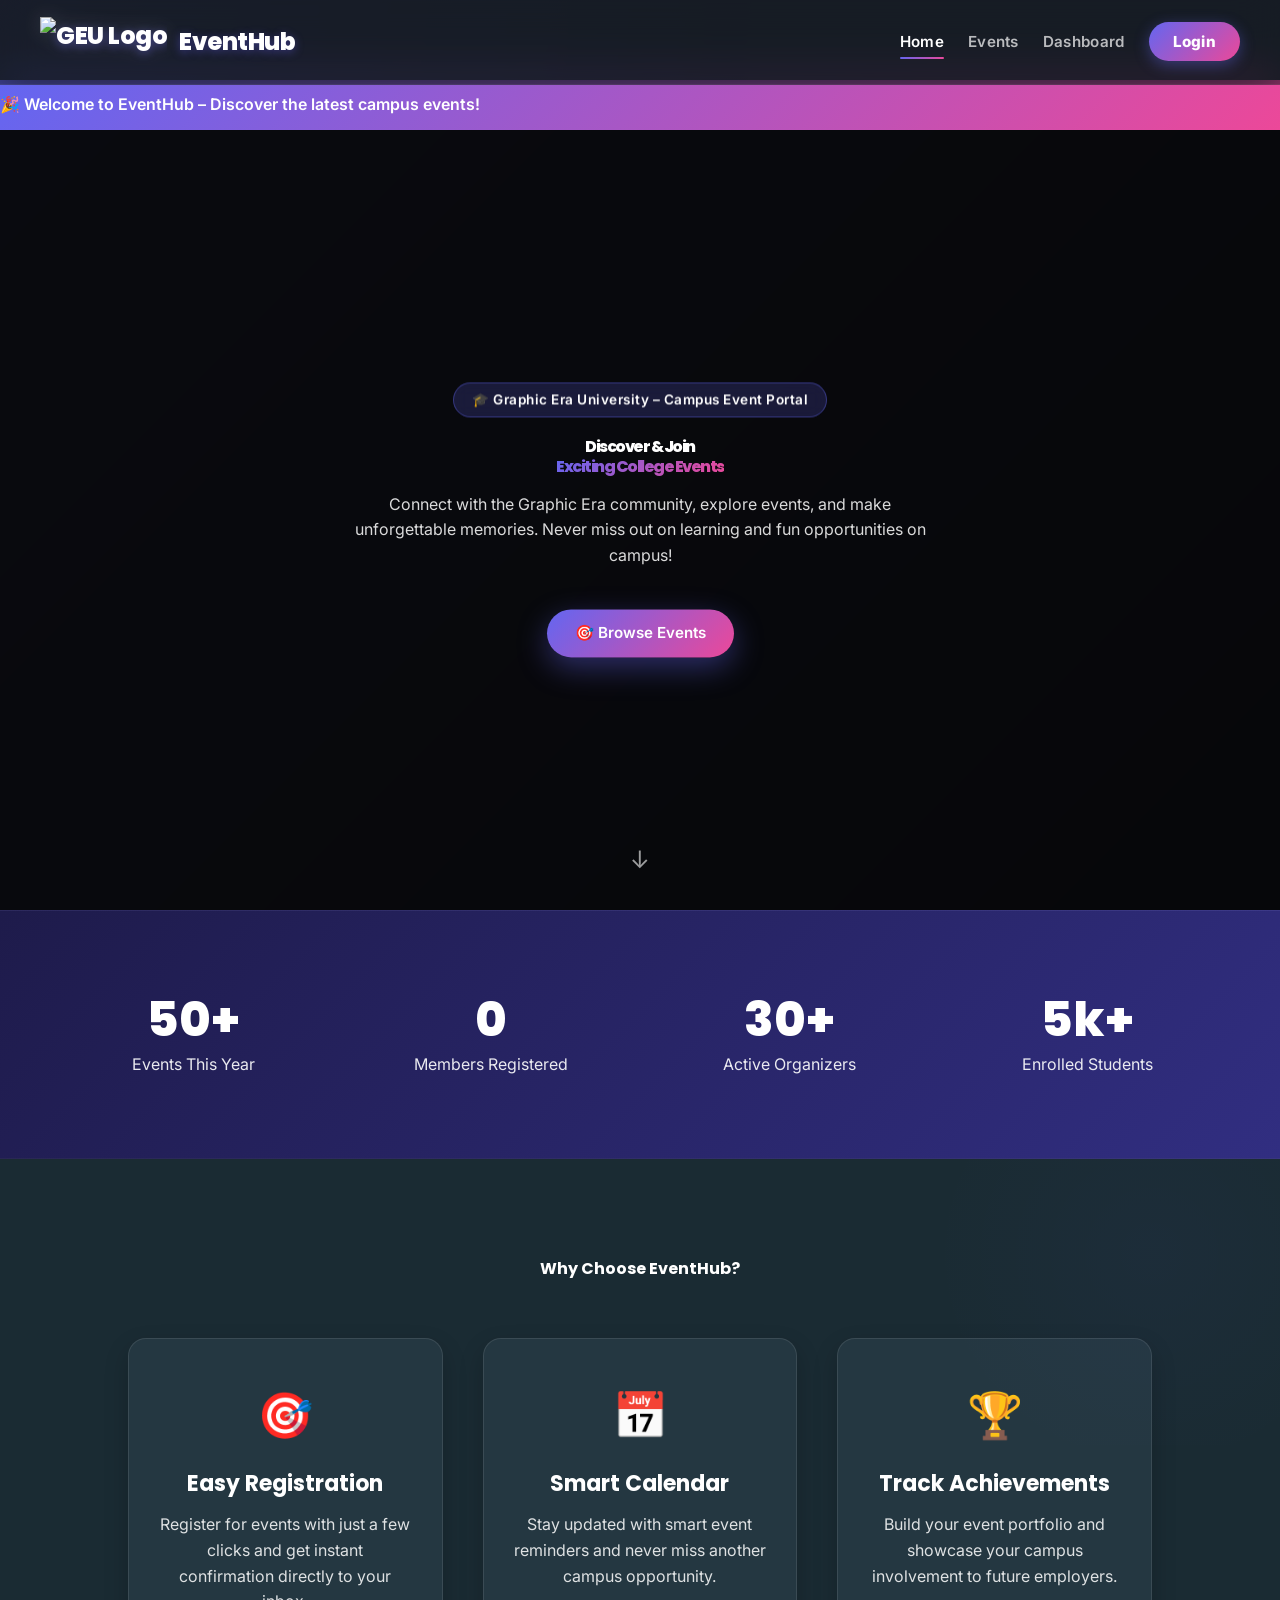
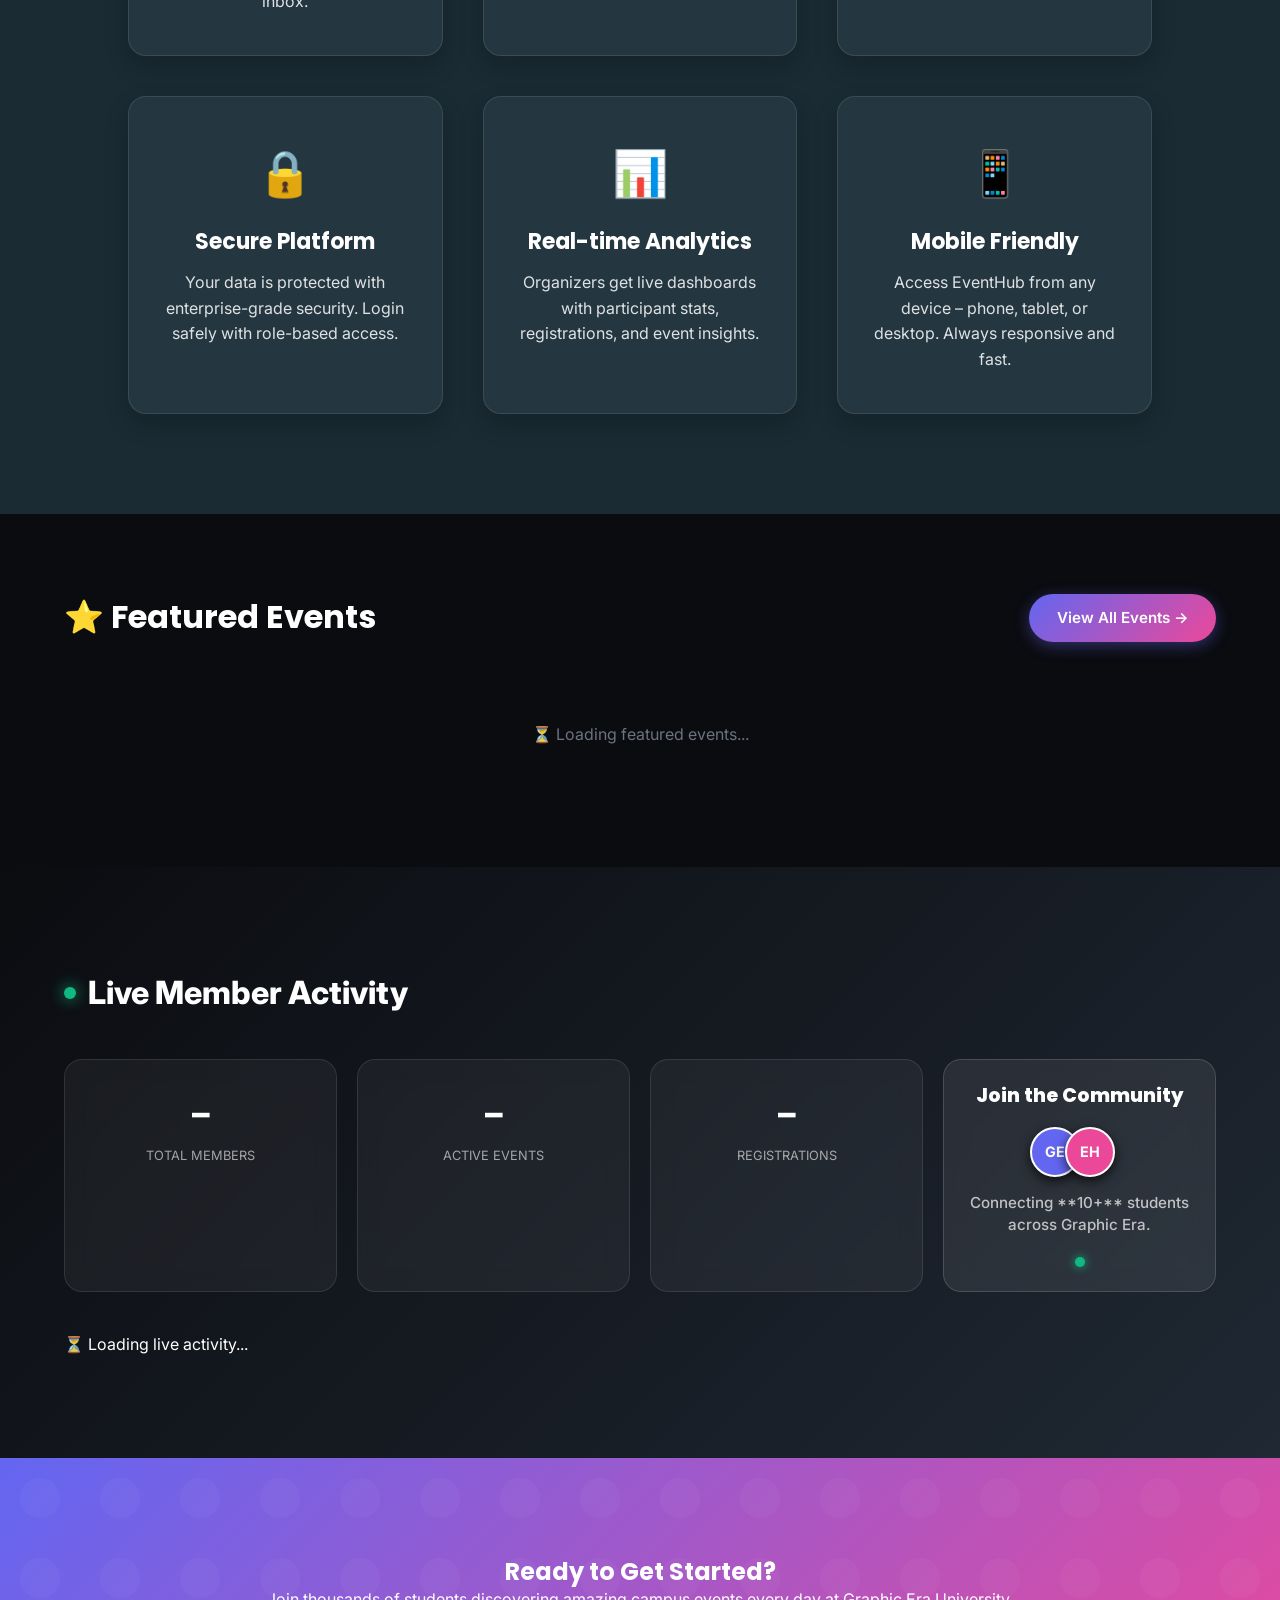
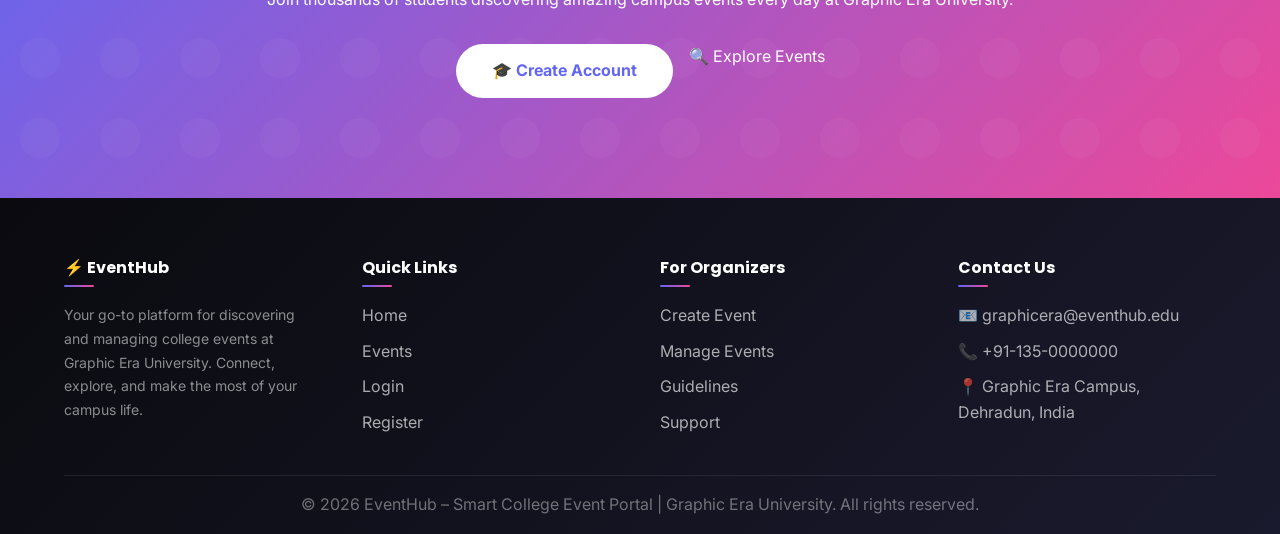
==== commit cee32910: "improved" ====
--- a/index.html
+++ b/index.html
@@ -26,8 +26,8 @@
       <ul class="navbar-menu" id="navbarMenu">
         <li><a href="index.html">Home</a></li>
         <li><a href="events.html">Events</a></li>
-        <li><a href="login.html">Login</a></li>
-        <li><a href="register.html" class="nav-register-btn">Register</a></li>
+        <li><a href="login.html">Dashboard</a></li>
+        <li><a href="login.html" class="nav-register-btn">Login</a></li>
       </ul>
       <button class="hamburger" id="hamburger" aria-label="Toggle menu">
         <span></span><span></span><span></span>
@@ -425,11 +425,14 @@
             const catClass = `cat-bg-${ev.category.toLowerCase()}`;
             const pct = Math.min(100, Math.round((ev.registered_count / (ev.max_capacity || 100)) * 100));
 
+            const poster = ev.poster ? ev.poster : '';
+            const cardBg = poster ? `style="background-image: url('${poster}'); background-size: cover; background-position: center; border-radius: 12px 12px 0 0;"` : '';
+
             return `
               <div class="event-card slide-element" style="transition-delay: ${index * 0.15}s;">
-                <div class="event-card-image ${catClass}">
+                <div class="event-card-image ${catClass}" ${cardBg}>
                   <span class="event-category-badge">${ev.category}</span>
-                  ${icon}
+                  ${poster ? '' : icon}
                 </div>
                 <div class="event-card-body">
                   <h3 class="event-title">${ev.name}</h3>
--- a/style.css
+++ b/style.css
@@ -165,20 +165,24 @@
   width: 100%;
   z-index: 1000;
   padding: 0 var(--space-xl);
-  height: 80px;
-  display: flex;
-  align-items: center;
-  transition: all 0.3s ease;
-  background: var(--sidebar-bg); /* Match Deep Navy Sidebar */
+  height: 85px;
+  display: flex;
+  align-items: center;
+  transition: var(--transition-slow);
+  background: rgba(11, 12, 16, 0.4);
+  backdrop-filter: blur(20px);
+  -webkit-backdrop-filter: blur(20px);
+  border-bottom: 1px solid rgba(255, 255, 255, 0.05);
   color: #ffffff;
 }
 
 .navbar.scrolled,
 .navbar.solid {
-  background: #0f172a; /* Solid Deep Navy */
-  height: 80px;
-  border-bottom: 1px solid rgba(255, 255, 255, 0.05);
-  box-shadow: 0 4px 30px rgba(0,0,0,0.15);
+  background: rgba(15, 23, 42, 0.9);
+  height: 70px;
+  backdrop-filter: blur(25px);
+  border-bottom: 1px solid rgba(255, 255, 255, 0.1);
+  box-shadow: 0 10px 40px rgba(0,0,0,0.3);
 }
 
 .logo, 
@@ -219,9 +223,15 @@
 }
 
 .logo img {
-  height: 45px;
+  height: 48px;
   width: auto;
   margin-right: 12px;
+  transition: var(--transition);
+}
+
+.logo:hover img {
+  transform: rotate(5deg) scale(1.1);
+  filter: drop-shadow(0 0 15px rgba(99, 102, 241, 0.6));
 }
 
 .navbar-menu {
@@ -232,33 +242,39 @@
 
 .navbar-menu li a,
 .navbar-menu a {
-  color: rgba(255,255,255,0.85);
+  color: rgba(255,255,255,0.7);
   font-size: 0.95rem;
-  font-weight: 500;
+  font-weight: 600;
   position: relative;
   transition: var(--transition);
-  padding: 6px 0;
-}
-
-.navbar-menu li a::after {
+  padding: 8px 0;
+  letter-spacing: 0.3px;
+}
+
+.navbar-menu li a::after,
+.navbar-menu a::after {
   content: '';
   position: absolute;
-  bottom: -2px;
+  bottom: 0;
   left: 0;
   width: 0;
   height: 2px;
-  background: linear-gradient(to right, var(--color-primary), var(--color-secondary));
-  border-radius: var(--radius-full);
+  background: var(--gradient-neon);
+  border-radius: 4px;
   transition: var(--transition);
 }
 
 .navbar-menu li a:hover,
-.navbar-menu li a.active {
+.navbar-menu a:hover,
+.navbar-menu li a.active,
+.navbar-menu a.active {
   color: #fff;
 }
 
 .navbar-menu li a:hover::after,
-.navbar-menu li a.active::after {
+.navbar-menu a:hover::after,
+.navbar-menu li a.active::after,
+.navbar-menu a.active::after {
   width: 100%;
 }
 
@@ -435,14 +451,95 @@
   border-radius: 50px;
 }
 
-.btn-white-outline {
-  background: rgba(255, 255, 255, 0.1);
-  backdrop-filter: blur(10px);
-  color: white;
-  border: 2px solid white;
-  font-weight: 700;
-  padding: 14px 36px;
+.nav-register-btn {
+  background: var(--gradient-neon);
+  color: #fff !important;
+  padding: 10px 24px !important;
+  border-radius: 50px !important;
+  font-weight: 800 !important;
+  box-shadow: 0 4px 15px rgba(99, 102, 241, 0.4);
+  transform: translateY(0);
+}
+
+.nav-register-btn::after { display: none !important; }
+
+.nav-register-btn:hover {
+  transform: translateY(-2px) scale(1.05);
+  box-shadow: 0 8px 25px rgba(99, 102, 241, 0.6);
+  color: #fff !important;
+}
+
+/* Dashboard Top Bar (Specific to Student/Organizer panels) */
+.dashboard-top-bar {
+  position: sticky;
+  top: 0;
+  background: rgba(11, 12, 16, 0.3);
+  backdrop-filter: blur(20px);
+  border-bottom: 1px solid rgba(255,255,255,0.05);
+  padding: 20px 0;
+  margin-bottom: 40px;
+  z-index: 90;
+  display: flex;
+  justify-content: space-between;
+  align-items: center;
+}
+
+.dash-search {
+  flex: 0 0 350px;
+  position: relative;
+}
+
+.dash-search input {
+  width: 100%;
+  padding: 12px 20px 12px 45px;
+  background: rgba(255,255,255,0.03);
+  border: 1px solid rgba(255,255,255,0.08);
   border-radius: 50px;
+  color: #fff;
+  font-size: 0.9rem;
+  transition: var(--transition);
+}
+
+.dash-search input:focus {
+  background: rgba(255,255,255,0.06);
+  border-color: var(--color-primary);
+  outline: none;
+  box-shadow: 0 0 0 4px rgba(99, 102, 241, 0.2);
+}
+
+.dash-search-icon {
+  position: absolute;
+  left: 18px;
+  top: 50%;
+  transform: translateY(-50%);
+  color: rgba(255,255,255,0.4);
+}
+
+.dash-actions {
+  display: flex;
+  align-items: center;
+  gap: 20px;
+}
+
+.dash-action-btn {
+  width: 44px;
+  height: 44px;
+  border-radius: 12px;
+  background: rgba(255,255,255,0.03);
+  border: 1px solid rgba(255,255,255,0.08);
+  display: flex;
+  align-items: center;
+  justify-content: center;
+  color: rgba(255,255,255,0.6);
+  font-size: 1.2rem;
+  transition: var(--transition);
+}
+
+.dash-action-btn:hover {
+  background: rgba(255,255,255,0.06);
+  color: #fff;
+  border-color: rgba(255,255,255,0.2);
+  transform: translateY(-2px);
 }
 
 /* ===== CARDS ===== */
@@ -800,14 +897,14 @@
 /* ===== DASHBOARD LAYOUT ===== */
 .Dashboard-layout {
   display: flex;
-  min-height: calc(100vh - 80px); /* Adjust for fixed navbar height */
-  margin-top: 80px; /* Offset for fixed navbar */
+  min-height: calc(100vh); /* Full screen, no navbar offset */
+  margin-top: 0; 
   background: var(--color-gray-100);
 }
 
 .dashboard-sidebar {
   width: 280px;
-  background: var(--sidebar-bg); /* Image match Nav */
+  background: var(--sidebar-bg); 
   color: #ffffff;
   padding: 32px 0;
   display: flex;
@@ -816,8 +913,8 @@
   flex-shrink:0;
   z-index: 100;
   position: sticky;
-  top: 80px;
-  height: calc(100vh - 80px);
+  top: 0;
+  height: 100vh;
 }
 
 .profile-avatar {
@@ -905,10 +1002,10 @@
 
 .dashboard-content {
   flex: 1;
-  padding: 40px;
+  padding: 0; /* Let dashboard files handle internal padding/top bars */
   overflow-y: auto;
-  max-width: 1400px;
-  margin: 0 auto;
+  width: 100%;
+  margin: 0;
 }
 
 .dashboard-header {
@@ -1627,20 +1724,7 @@
   border: 2px solid var(--color-black);
 }
 
-/* ===== DASHBOARD LAYOUT & COMPONENTS ===== */
-.Dashboard-layout {
-  display: flex; min-height: calc(100vh - 80px); margin-top: 80px; background: var(--color-black);
-}
-
-.sidebar {
-  width: 260px; background: var(--sidebar-bg); border-right: 1px solid var(--glass-border);
-  display: flex; flex-direction: column; position: sticky; top: 80px; height: calc(100vh - 80px);
-  padding: var(--space-lg) var(--space-md); flex-shrink: 0; z-index: 90;
-}
-
-.dashboard-main {
-  flex: 1; padding: var(--space-xl); overflow-x: hidden;
-}
+/* Unified Dashboard Components handled in previous section */
 
 .sidebar-nav { display: flex; flex-direction: column; gap: 8px; flex: 1; }
 
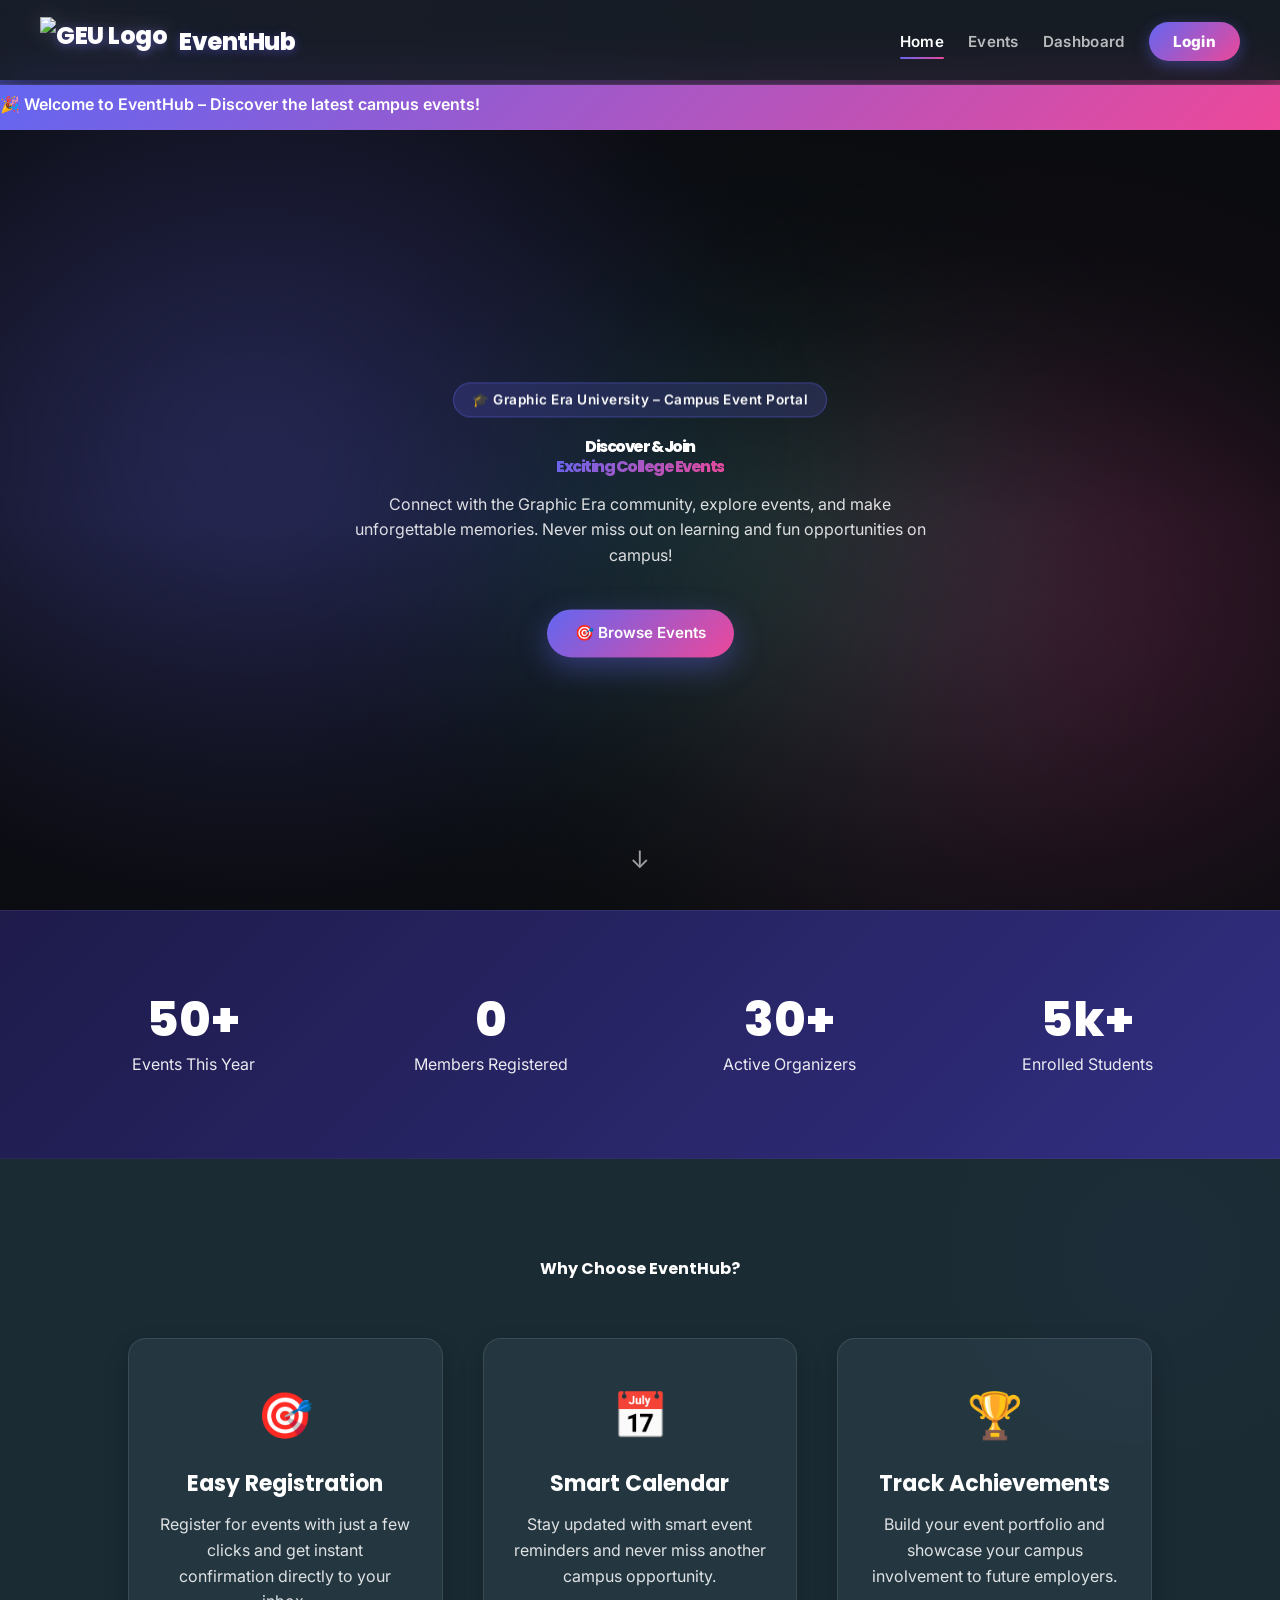
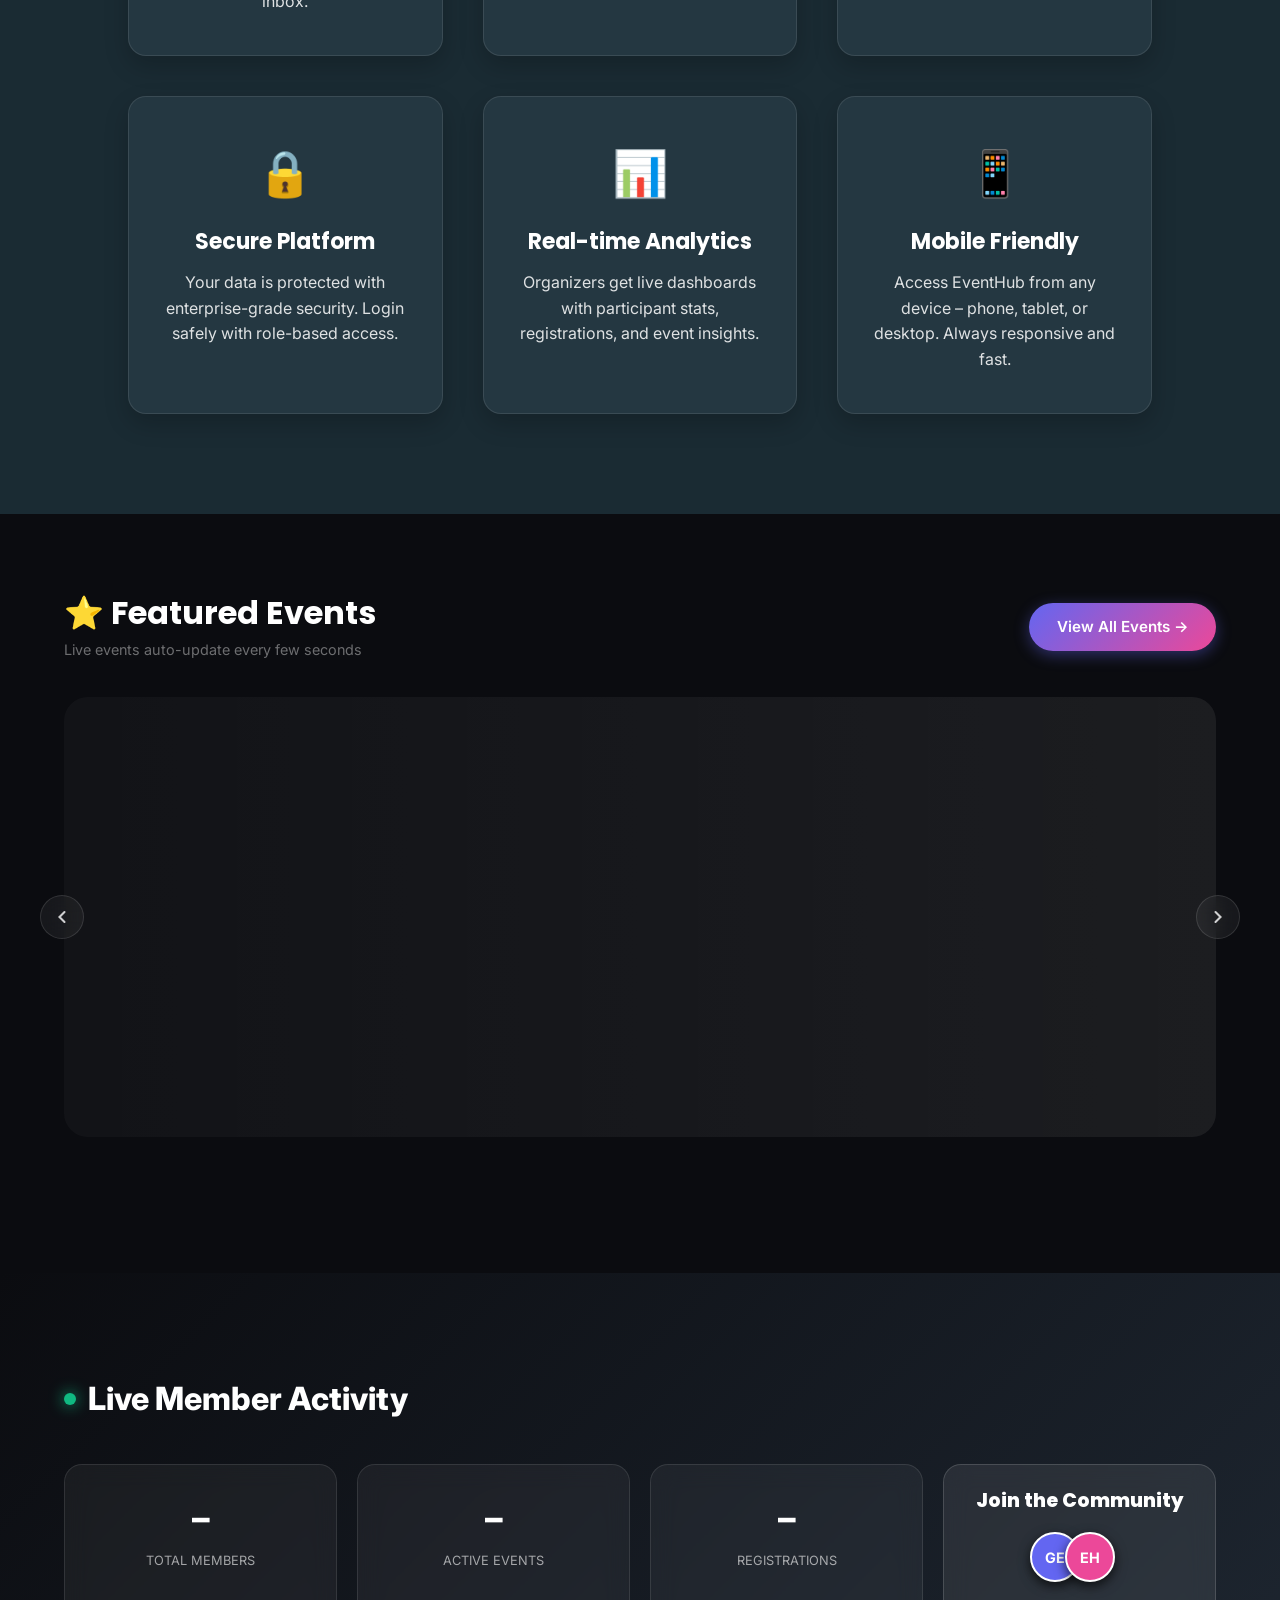
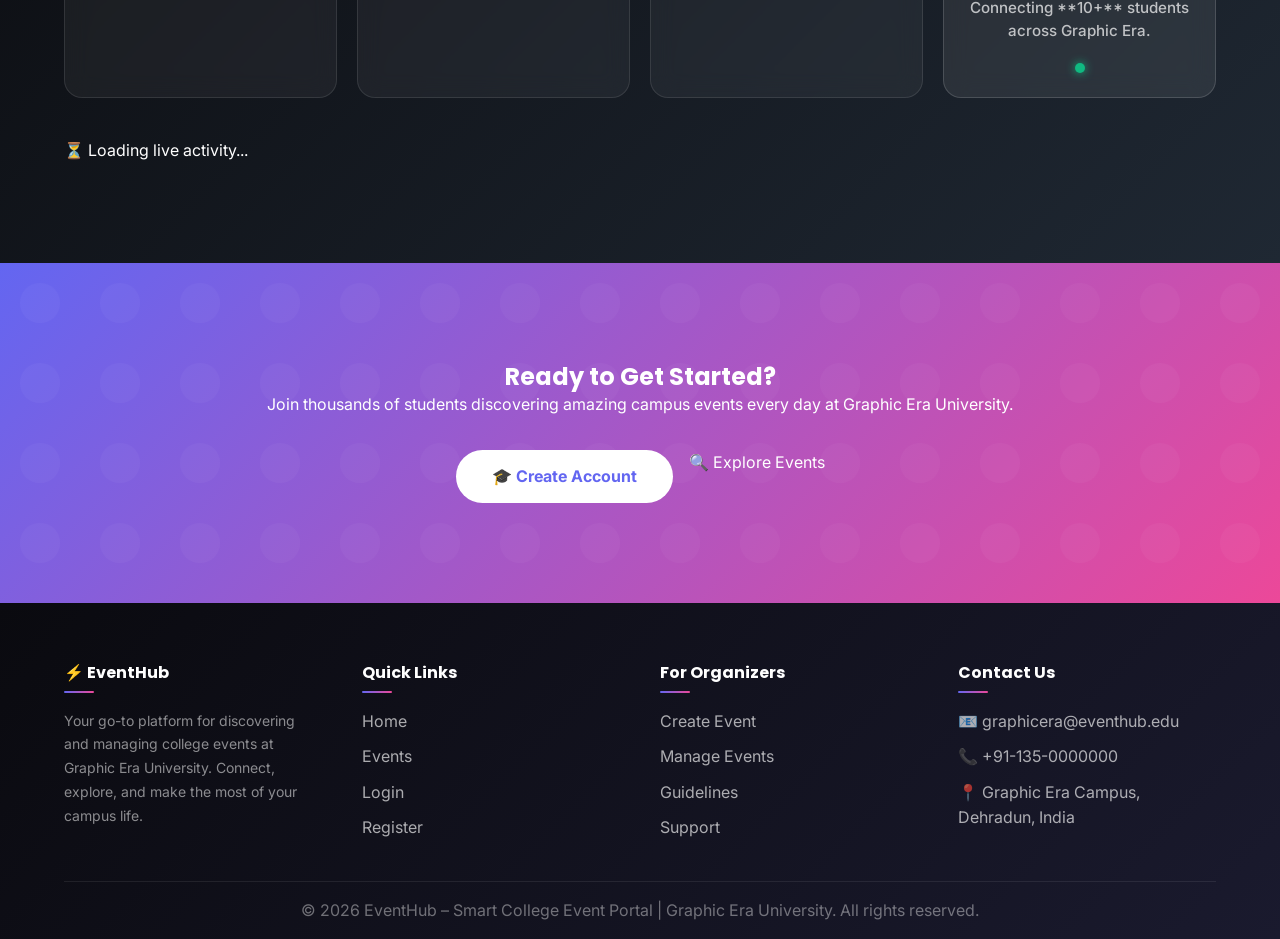
==== commit 7cf0b36a: "fixed" ====
--- a/index.html
+++ b/index.html
@@ -19,10 +19,11 @@
   <!-- Navigation -->
   <nav class="navbar" id="navbar">
     <div class="nav-container">
-<div class="logo">
-  <img src="https://geu.ac.in/wp-content/uploads/2023/03/geu_white.svg" alt="GEU Logo" style="height: 50px; width: auto; vertical-align: middle; margin-right: 12px; filter: drop-shadow(0 0 10px rgba(255,255,255,0.15));">
-  EventHub
-</div>
+      <div class="logo">
+        <img src="https://geu.ac.in/wp-content/uploads/2023/03/geu_white.svg" alt="GEU Logo"
+          style="height: 50px; width: auto; vertical-align: middle; margin-right: 12px; filter: drop-shadow(0 0 10px rgba(255,255,255,0.15));">
+        EventHub
+      </div>
       <ul class="navbar-menu" id="navbarMenu">
         <li><a href="index.html">Home</a></li>
         <li><a href="events.html">Events</a></li>
@@ -43,15 +44,19 @@
   </div>
 
   <!-- Hero Section -->
-  <section class="video-bg" style="margin-top:0; height: calc(100vh - 80px - 40px);">
-    <iframe
-      src="https://www.youtube.com/embed/K9HiKoxpCcg?autoplay=1&mute=1&loop=1&playlist=K9HiKoxpCcg&controls=0&modestbranding=1&showinfo=0&vq=hd1080"
-      frameborder="0"
-      allow="autoplay; encrypted-media"
-      allowfullscreen
-      title="Hero Background Video">
-    </iframe>
-    <div class="overlay" style="background: linear-gradient(135deg, rgba(0,0,0,0.1) 0%, rgba(0,0,0,0.4) 100%); backdrop-filter: saturate(120%) blur(0px);"></div>
+  <section class="video-bg hero-animated-bg" style="margin-top:0; height: calc(100vh - 80px - 40px);">
+    <!-- Animated Aurora Background (replaces broken YouTube embed) -->
+    <div class="hero-aurora">
+      <div class="aurora-layer aurora-1"></div>
+      <div class="aurora-layer aurora-2"></div>
+      <div class="aurora-layer aurora-3"></div>
+    </div>
+    <!-- Floating Particles -->
+    <div class="hero-particles" id="heroParticles"></div>
+
+    <div class="overlay"
+      style="background: linear-gradient(180deg, rgba(11,12,16,0.45) 0%, rgba(11,12,16,0.2) 50%, rgba(11,12,16,0.75) 100%);">
+    </div>
     <div class="content">
       <div
         style="display:inline-block; background:rgba(99, 102, 241, 0.2); border:1px solid rgba(99, 102, 241, 0.4); border-radius:50px; padding:6px 18px; font-size:0.85rem; color:#fff; margin-bottom:20px; backdrop-filter:blur(8px); font-weight: 600; letter-spacing: 0.5px;">
@@ -65,12 +70,169 @@
         learning and fun opportunities on campus!
       </p>
       <div class="hero-cta">
-        <a href="events.html" class="btn btn-primary btn-lg" style="box-shadow: 0 10px 30px rgba(99, 102, 241, 0.4);">🎯 Browse Events</a>
+        <a href="events.html" class="btn btn-primary btn-lg" style="box-shadow: 0 10px 30px rgba(99, 102, 241, 0.4);">🎯
+          Browse Events</a>
       </div>
     </div>
 
     <div class="scroll-indicator">↓</div>
   </section>
+
+  <style>
+    /* ===== ANIMATED HERO BACKGROUND ===== */
+    .hero-animated-bg {
+      background: #0b0c10;
+      overflow: hidden;
+    }
+
+    .hero-aurora {
+      position: absolute;
+      inset: 0;
+      z-index: 0;
+    }
+
+    .aurora-layer {
+      position: absolute;
+      border-radius: 50%;
+      filter: blur(80px);
+      opacity: 0.55;
+      animation-timing-function: ease-in-out;
+      animation-iteration-count: infinite;
+      animation-direction: alternate;
+    }
+
+    .aurora-1 {
+      width: 80vw;
+      height: 80vw;
+      top: -25%;
+      left: -20%;
+      background: radial-gradient(circle, rgba(99, 102, 241, 0.8) 0%, rgba(99, 102, 241, 0.3) 50%, transparent 70%);
+      animation: auroraMove1 12s infinite alternate ease-in-out;
+    }
+
+    .aurora-2 {
+      width: 70vw;
+      height: 70vw;
+      bottom: -30%;
+      right: -15%;
+      background: radial-gradient(circle, rgba(236, 72, 153, 0.7) 0%, rgba(236, 72, 153, 0.25) 50%, transparent 70%);
+      animation: auroraMove2 15s infinite alternate ease-in-out;
+    }
+
+    .aurora-3 {
+      width: 60vw;
+      height: 60vw;
+      top: 10%;
+      right: 10%;
+      background: radial-gradient(circle, rgba(16, 185, 129, 0.5) 0%, rgba(16, 185, 129, 0.15) 50%, transparent 70%);
+      animation: auroraMove3 10s infinite alternate ease-in-out;
+    }
+
+    @keyframes auroraMove1 {
+      0% {
+        transform: translate(0, 0) scale(1);
+      }
+
+      50% {
+        transform: translate(8vw, 5vh) scale(1.1);
+      }
+
+      100% {
+        transform: translate(-5vw, 10vh) scale(0.95);
+      }
+    }
+
+    @keyframes auroraMove2 {
+      0% {
+        transform: translate(0, 0) scale(1);
+      }
+
+      50% {
+        transform: translate(-10vw, -8vh) scale(1.15);
+      }
+
+      100% {
+        transform: translate(5vw, -12vh) scale(0.9);
+      }
+    }
+
+    @keyframes auroraMove3 {
+      0% {
+        transform: translate(0, 0) scale(1);
+      }
+
+      50% {
+        transform: translate(12vw, 8vh) scale(1.2);
+      }
+
+      100% {
+        transform: translate(-8vw, 4vh) scale(0.85);
+      }
+    }
+
+    /* Floating Particles */
+    .hero-particles {
+      position: absolute;
+      inset: 0;
+      z-index: 0;
+      pointer-events: none;
+      overflow: hidden;
+    }
+
+    .hero-particles span {
+      position: absolute;
+      display: block;
+      border-radius: 50%;
+      background: rgba(255, 255, 255, 0.15);
+      animation: floatParticle linear infinite;
+    }
+  </style>
+  <script>
+    /* Generate floating particle dots for the hero */
+    (function () {
+      const container = document.getElementById('heroParticles');
+      if (!container) return;
+      for (let i = 0; i < 28; i++) {
+        const span = document.createElement('span');
+        const size = Math.random() * 6 + 2;
+        const left = Math.random() * 100;
+        const delay = Math.random() * 12;
+        const duration = Math.random() * 15 + 10;
+        const opacity = Math.random() * 0.4 + 0.1;
+        span.style.cssText = `
+          width:${size}px; height:${size}px;
+          left:${left}%;
+          bottom:-${size}px;
+          opacity:${opacity};
+          animation-duration:${duration}s;
+          animation-delay:-${delay}s;
+        `;
+        container.appendChild(span);
+      }
+    })();
+  </script>
+  <!-- Add float animation for particles -->
+  <style>
+    @keyframes floatParticle {
+      0% {
+        transform: translateY(0) translateX(0);
+        opacity: 0;
+      }
+
+      10% {
+        opacity: 1;
+      }
+
+      90% {
+        opacity: 0.8;
+      }
+
+      100% {
+        transform: translateY(-110vh) translateX(calc(var(--drift, 0) * 80px));
+        opacity: 0;
+      }
+    }
+  </style>
 
   <!-- Stats Section -->
   <section class="stats-section">
@@ -133,20 +295,242 @@
     </div>
   </section>
 
+  <!-- Swiper CSS -->
+  <link rel="stylesheet" href="https://cdn.jsdelivr.net/npm/swiper@11/swiper-bundle.min.css">
+
   <!-- Featured Events Section -->
-  <section class="featured-section">
+  <section class="featured-section" id="featuredSection">
     <div class="container">
-      <div class="section-head">
-        <h2>⭐ Featured Events</h2>
+      <div class="section-head" style="margin-bottom: 36px; align-items: center;">
+        <div>
+          <h2 style="margin-bottom: 6px;">⭐ Featured Events</h2>
+          <p style="color:rgba(255,255,255,0.4); font-size:0.9rem; margin:0;">Live events auto-update every few seconds
+          </p>
+        </div>
         <a href="events.html" class="btn btn-primary btn-sm">View All Events →</a>
       </div>
-      <div id="featuredGrid" class="grid grid-3">
-        <!-- Dynamically loaded -->
-        <div style="grid-column: 1 / -1; text-align: center; color: #6b7280; padding: 40px 0;">⏳ Loading featured
-          events...</div>
+
+      <!-- 3-Grid Swiper -->
+      <div class="featured-swiper-outer">
+        <!-- Nav Arrows -->
+        <button class="feat-nav-btn feat-nav-prev" id="featPrev" aria-label="Previous">
+          <svg width="20" height="20" viewBox="0 0 24 24" fill="none" stroke="currentColor" stroke-width="2.5"
+            stroke-linecap="round">
+            <polyline points="15,18 9,12 15,6" />
+          </svg>
+        </button>
+        <button class="feat-nav-btn feat-nav-next" id="featNext" aria-label="Next">
+          <svg width="20" height="20" viewBox="0 0 24 24" fill="none" stroke="currentColor" stroke-width="2.5"
+            stroke-linecap="round">
+            <polyline points="9,6 15,12 9,18" />
+          </svg>
+        </button>
+
+        <div class="swiper featuredSwiper">
+          <div class="swiper-wrapper" id="featuredGrid">
+            <!-- Skeleton loaders -->
+            <div class="swiper-slide">
+              <div class="ev-skeleton"></div>
+            </div>
+            <div class="swiper-slide">
+              <div class="ev-skeleton"></div>
+            </div>
+            <div class="swiper-slide">
+              <div class="ev-skeleton"></div>
+            </div>
+          </div>
+          <div class="swiper-pagination featuredPagination"></div>
+        </div>
       </div>
     </div>
   </section>
+
+  <style>
+    /* ===== FEATURED EVENTS — 3-GRID SWIPER ===== */
+    #featuredSection {
+      padding: 80px 0;
+    }
+
+    .featured-swiper-outer {
+      position: relative;
+      padding: 0 0 56px;
+    }
+
+    /* The swiper itself — clips at the container edges */
+    .featuredSwiper {
+      overflow: hidden;
+      border-radius: 0;
+    }
+
+    .featuredSwiper .swiper-slide {
+      height: auto;
+      /* let cards stretch to same height */
+    }
+
+    /* ── Card entrance animation ── */
+    @keyframes cardSlideIn {
+      from {
+        opacity: 0;
+        transform: translateY(30px) scale(0.97);
+      }
+
+      to {
+        opacity: 1;
+        transform: translateY(0) scale(1);
+      }
+    }
+
+    .featuredSwiper .event-card {
+      animation: cardSlideIn 0.5s cubic-bezier(0.22, 1, 0.36, 1) both;
+      height: 100%;
+    }
+
+    /* ── LIVE badge on card ── */
+    .live-event-badge {
+      position: absolute;
+      top: 14px;
+      right: 14px;
+      display: flex;
+      align-items: center;
+      gap: 5px;
+      background: rgba(16, 185, 129, 0.15);
+      border: 1px solid rgba(16, 185, 129, 0.4);
+      color: #10b981;
+      font-size: 0.7rem;
+      font-weight: 800;
+      letter-spacing: 1px;
+      text-transform: uppercase;
+      padding: 4px 10px;
+      border-radius: 50px;
+      backdrop-filter: blur(8px);
+      z-index: 25;
+    }
+
+    .live-event-badge .live-dot-sm {
+      width: 7px;
+      height: 7px;
+      border-radius: 50%;
+      background: #10b981;
+      box-shadow: 0 0 6px #10b981;
+      animation: livePulseSm 1.5s infinite;
+    }
+
+    @keyframes livePulseSm {
+
+      0%,
+      100% {
+        transform: scale(1);
+        opacity: 1;
+      }
+
+      50% {
+        transform: scale(1.5);
+        opacity: 0.6;
+      }
+    }
+
+    /* ── Pagination dots ── */
+    .featuredPagination {
+      bottom: 0 !important;
+    }
+
+    .featuredPagination .swiper-pagination-bullet {
+      width: 8px;
+      height: 8px;
+      background: rgba(255, 255, 255, 0.2);
+      opacity: 1;
+      transition: all 0.3s ease;
+    }
+
+    .featuredPagination .swiper-pagination-bullet-active {
+      background: linear-gradient(135deg, #6366f1, #ec4899);
+      width: 28px;
+      border-radius: 4px;
+    }
+
+    /* ── Nav arrows ── */
+    .feat-nav-btn {
+      position: absolute;
+      top: 50%;
+      transform: translateY(calc(-50% - 28px));
+      z-index: 20;
+      width: 44px;
+      height: 44px;
+      border-radius: 50%;
+      background: rgba(255, 255, 255, 0.05);
+      border: 1px solid rgba(255, 255, 255, 0.12);
+      color: rgba(255, 255, 255, 0.8);
+      display: flex;
+      align-items: center;
+      justify-content: center;
+      cursor: pointer;
+      transition: all 0.25s cubic-bezier(0.22, 1, 0.36, 1);
+      backdrop-filter: blur(10px);
+    }
+
+    .feat-nav-btn:hover {
+      background: rgba(99, 102, 241, 0.35);
+      border-color: rgba(99, 102, 241, 0.6);
+      color: #fff;
+      box-shadow: 0 0 24px rgba(99, 102, 241, 0.5);
+      transform: translateY(calc(-50% - 28px)) scale(1.12);
+    }
+
+    .feat-nav-prev {
+      left: -24px;
+    }
+
+    .feat-nav-next {
+      right: -24px;
+    }
+
+    /* ── Skeleton loader ── */
+    .ev-skeleton {
+      height: 440px;
+      border-radius: 24px;
+      background: linear-gradient(90deg,
+          rgba(255, 255, 255, 0.03) 0%,
+          rgba(255, 255, 255, 0.07) 50%,
+          rgba(255, 255, 255, 0.03) 100%);
+      background-size: 200% 100%;
+      animation: shimmer 1.6s infinite linear;
+    }
+
+    @keyframes shimmer {
+      0% {
+        background-position: 200% 0;
+      }
+
+      100% {
+        background-position: -200% 0;
+      }
+    }
+
+    /* ── Progress bar animate on entrance ── */
+    @keyframes growBar {
+      from {
+        width: 0 !important;
+      }
+
+      to {
+        /* width set inline */
+      }
+    }
+
+    .progress-fill.animate-in {
+      animation: growBar 0.8s cubic-bezier(0.22, 1, 0.36, 1) forwards;
+    }
+
+    @media (max-width: 900px) {
+      .feat-nav-prev {
+        left: 0;
+      }
+
+      .feat-nav-next {
+        right: 0;
+      }
+    }
+  </style>
 
   <!-- ===== LIVE ACTIVITY FEED ===== -->
   <section class="live-section" id="liveFeedSection">
@@ -157,7 +541,7 @@
           <span class="live-dot"></span>
           Live Member Activity
         </div>
-        
+
       </div>
 
       <!-- Live mini-stats -->
@@ -174,15 +558,25 @@
           <div class="live-stat-num" id="lsTotalRegs">–</div>
           <div class="live-stat-label">Registrations</div>
         </div>
-          <div class="live-stat-card community-spotlight" style="background: rgba(255, 255, 255, 0.08); border-color: rgba(255, 255, 255, 0.15); backdrop-filter: blur(12px);">
-            <h4 style="margin-bottom: 20px; font-size: 1.2rem; color: #ffffff; font-weight: 800;">Join the Community</h4>
-            <div id="liveAvatarStack" class="avatar-stack" style="display: flex; align-items: center; justify-content: center; margin-bottom: 15px;">
-              <div class="avatar" style="width: 50px; height: 50px; border-radius: 50%; background: var(--color-primary); border: 2px solid #fff; margin-left: -15px; display: flex; align-items: center; justify-content: center; font-weight: bold; font-size: 0.9rem; color: #fff; box-shadow: var(--shadow-md);">GE</div>
-              <div class="avatar" style="width: 50px; height: 50px; border-radius: 50%; background: var(--color-secondary); border: 2px solid #fff; margin-left: -15px; display: flex; align-items: center; justify-content: center; font-weight: bold; font-size: 0.9rem; color: #fff; box-shadow: var(--shadow-md);">EH</div>
-            </div>
-            <p id="communityText" style="font-size: 0.95rem; color: rgba(255, 255, 255, 0.7); line-height: 1.5; font-weight: 500;">Connecting **10+** students across Graphic Era.</p>
-            <div class="live-pulse" style="width: 10px; height: 10px; border-radius: 50%; background: var(--color-success); box-shadow: 0 0 10px var(--color-success); margin: 20px auto 0; animation: livePulse 2s infinite;"></div>
+        <div class="live-stat-card community-spotlight"
+          style="background: rgba(255, 255, 255, 0.08); border-color: rgba(255, 255, 255, 0.15); backdrop-filter: blur(12px);">
+          <h4 style="margin-bottom: 20px; font-size: 1.2rem; color: #ffffff; font-weight: 800;">Join the Community</h4>
+          <div id="liveAvatarStack" class="avatar-stack"
+            style="display: flex; align-items: center; justify-content: center; margin-bottom: 15px;">
+            <div class="avatar"
+              style="width: 50px; height: 50px; border-radius: 50%; background: var(--color-primary); border: 2px solid #fff; margin-left: -15px; display: flex; align-items: center; justify-content: center; font-weight: bold; font-size: 0.9rem; color: #fff; box-shadow: var(--shadow-md);">
+              GE</div>
+            <div class="avatar"
+              style="width: 50px; height: 50px; border-radius: 50%; background: var(--color-secondary); border: 2px solid #fff; margin-left: -15px; display: flex; align-items: center; justify-content: center; font-weight: bold; font-size: 0.9rem; color: #fff; box-shadow: var(--shadow-md);">
+              EH</div>
           </div>
+          <p id="communityText"
+            style="font-size: 0.95rem; color: rgba(255, 255, 255, 0.7); line-height: 1.5; font-weight: 500;">Connecting
+            **10+** students across Graphic Era.</p>
+          <div class="live-pulse"
+            style="width: 10px; height: 10px; border-radius: 50%; background: var(--color-success); box-shadow: 0 0 10px var(--color-success); margin: 20px auto 0; animation: livePulse 2s infinite;">
+          </div>
+        </div>
       </div>
 
       <!-- Recent members grid -->
@@ -255,33 +649,41 @@
     <div class="modal" style="max-width: 500px;">
       <div style="display:flex; justify-content:space-between; align-items:center; margin-bottom:20px;">
         <h3 id="regEventTitle" style="font-weight:800; font-size:1.4rem;">Register for Event</h3>
-        <button class="btn-ghost" onclick="document.getElementById('regModal').classList.remove('active')" style="padding:4px 8px; font-size:1.2rem;">✕</button>
+        <button class="btn-ghost" onclick="document.getElementById('regModal').classList.remove('active')"
+          style="padding:4px 8px; font-size:1.2rem;">✕</button>
       </div>
       <form id="regForm" style="display:flex; flex-direction:column; gap:16px;">
         <input type="hidden" id="regEventId">
         <div class="form-group">
           <label style="display:block; margin-bottom:6px; font-weight:600; font-size:0.9rem;">Full Name</label>
-          <input type="text" id="regFullName" required placeholder="Enter your full name" style="width:100%; padding:10px; border:1px solid #ddd; border-radius:8px;">
+          <input type="text" id="regFullName" required placeholder="Enter your full name"
+            style="width:100%; padding:10px; border:1px solid #ddd; border-radius:8px;">
         </div>
         <div style="display:grid; grid-template-columns:1fr 1fr; gap:12px;">
           <div class="form-group">
             <label style="display:block; margin-bottom:6px; font-weight:600; font-size:0.9rem;">Course</label>
-            <input type="text" id="regCourse" required placeholder="e.g. B.Tech" style="width:100%; padding:10px; border:1px solid #ddd; border-radius:8px;">
+            <input type="text" id="regCourse" required placeholder="e.g. B.Tech"
+              style="width:100%; padding:10px; border:1px solid #ddd; border-radius:8px;">
           </div>
           <div class="form-group">
             <label style="display:block; margin-bottom:6px; font-weight:600; font-size:0.9rem;">Branch</label>
-            <input type="text" id="regBranch" required placeholder="e.g. CSE" style="width:100%; padding:10px; border:1px solid #ddd; border-radius:8px;">
+            <input type="text" id="regBranch" required placeholder="e.g. CSE"
+              style="width:100%; padding:10px; border:1px solid #ddd; border-radius:8px;">
           </div>
         </div>
         <div class="form-group">
-          <label style="display:block; margin-bottom:6px; font-weight:600; font-size:0.9rem;">Student ID / Roll No</label>
-          <input type="text" id="regStudentId" required placeholder="Enter your official ID" style="width:100%; padding:10px; border:1px solid #ddd; border-radius:8px;">
+          <label style="display:block; margin-bottom:6px; font-weight:600; font-size:0.9rem;">Student ID / Roll
+            No</label>
+          <input type="text" id="regStudentId" required placeholder="Enter your official ID"
+            style="width:100%; padding:10px; border:1px solid #ddd; border-radius:8px;">
         </div>
         <div class="form-group">
           <label style="display:block; margin-bottom:6px; font-weight:600; font-size:0.9rem;">Phone Number</label>
-          <input type="tel" id="regPhone" required placeholder="Enter your contact number" style="width:100%; padding:10px; border:1px solid #ddd; border-radius:8px;">
-        </div>
-        <button type="submit" class="btn btn-primary" style="padding:12px; margin-top:8px;">Confirm Registration</button>
+          <input type="tel" id="regPhone" required placeholder="Enter your contact number"
+            style="width:100%; padding:10px; border:1px solid #ddd; border-radius:8px;">
+        </div>
+        <button type="submit" class="btn btn-primary" style="padding:12px; margin-top:8px;">Confirm
+          Registration</button>
       </form>
     </div>
   </div>
@@ -395,13 +797,13 @@
         const data = await res.json();
         if (data.success && data.events.length > 0) {
           ticker.innerHTML = data.events.map(ev => {
-              const icons = { technology: '🤖', cultural: '🎭', sports: '⚽', academic: '📚', workshop: '🛠️' };
-              const date = new Date(ev.event_date).toLocaleDateString('en-IN', { day: 'numeric', month: 'short' });
-              return `${icons[ev.category.toLowerCase()] || '📅'} ${ev.name} – ${date} | Register Now! &nbsp;&nbsp;&nbsp;`;
+            const icons = { technology: '🤖', cultural: '🎭', sports: '⚽', academic: '📚', workshop: '🛠️' };
+            const date = new Date(ev.event_date).toLocaleDateString('en-IN', { day: 'numeric', month: 'short' });
+            return `${icons[ev.category.toLowerCase()] || '📅'} ${ev.name} – ${date} | Register Now! &nbsp;&nbsp;&nbsp;`;
           }).join(' ') + data.events.map(ev => {
-              const icons = { technology: '🤖', cultural: '🎭', sports: '⚽', academic: '📚', workshop: '🛠️' };
-              const date = new Date(ev.event_date).toLocaleDateString('en-IN', { day: 'numeric', month: 'short' });
-              return `${icons[ev.category.toLowerCase()] || '📅'} ${ev.name} – ${date} &nbsp;&nbsp;&nbsp;`;
+            const icons = { technology: '🤖', cultural: '🎭', sports: '⚽', academic: '📚', workshop: '🛠️' };
+            const date = new Date(ev.event_date).toLocaleDateString('en-IN', { day: 'numeric', month: 'short' });
+            return `${icons[ev.category.toLowerCase()] || '📅'} ${ev.name} – ${date} &nbsp;&nbsp;&nbsp;`;
           }).join(' ');
         }
       } catch (e) {
@@ -409,92 +811,137 @@
       }
     }
 
-    /* ── Featured Events (Fresh load from DB) ── */
+    /* ── Featured Events – 3-Grid Auto-Swiper ── */
+    let featuredSwiperInstance = null;
+
+    function animateProgressBars(swiper) {
+      /* Animate the progress bars of all currently visible slides */
+      const visibleSlides = swiper.slides.filter(s =>
+        s.classList.contains('swiper-slide-visible') || s.classList.contains('swiper-slide-active')
+      );
+      visibleSlides.forEach(slide => {
+        const fill = slide.querySelector('.progress-fill');
+        if (fill) {
+          const target = fill.dataset.width || fill.style.width;
+          fill.style.width = '0';
+          setTimeout(() => { fill.style.width = target; }, 80);
+        }
+      });
+    }
+
     async function fetchFeaturedEvents() {
-      const grid = document.getElementById('featuredGrid');
-      if (!grid) return;
+      const wrapper = document.getElementById('featuredGrid');
+      if (!wrapper) return;
 
       try {
-        const res = await fetch('php/get_events.php?sort=date&limit=3');
+        const res = await fetch('php/get_events.php?sort=date&limit=9');
         const data = await res.json();
+
         if (data.success && data.events.length > 0) {
-          grid.innerHTML = data.events.slice(0, 3).map((ev, index) => {
-            const icons = { technology: '🤖', cultural: '🎭', sports: '⚽', academic: '📚', workshop: '🛠️' };
+          const icons = { technology: '🤖', cultural: '🎭', sports: '⚽', academic: '📚', workshop: '🛠️' };
+          const now = new Date();
+
+          wrapper.innerHTML = data.events.map((ev, i) => {
             const icon = icons[ev.category.toLowerCase()] || '📅';
-            const date = new Date(ev.event_date).toLocaleDateString('en-IN', { day: 'numeric', month: 'short', year: 'numeric' });
-            const catClass = `cat-bg-${ev.category.toLowerCase()}`;
+            const dateStr = new Date(ev.event_date).toLocaleDateString('en-IN', { day: 'numeric', month: 'short', year: 'numeric' });
+            const catCl = `cat-bg-${ev.category.toLowerCase()}`;
             const pct = Math.min(100, Math.round((ev.registered_count / (ev.max_capacity || 100)) * 100));
-
-            const poster = ev.poster ? ev.poster : '';
-            const cardBg = poster ? `style="background-image: url('${poster}'); background-size: cover; background-position: center; border-radius: 12px 12px 0 0;"` : '';
+            const evDate = new Date(ev.event_date);
+            const isLive = evDate >= now;                       /* upcoming = show LIVE badge */
+            const poster = ev.poster || '';
+            const imgStyle = poster
+              ? `style="background-image:url('${poster}');background-size:cover;background-position:center;border-radius:12px 12px 0 0;"`
+              : '';
+            const delay = (i % 3) * 0.12;                         /* stagger within each group of 3 */
 
             return `
-              <div class="event-card slide-element" style="transition-delay: ${index * 0.15}s;">
-                <div class="event-card-image ${catClass}" ${cardBg}>
-                  <span class="event-category-badge">${ev.category}</span>
-                  ${poster ? '' : icon}
-                </div>
-                <div class="event-card-body">
-                  <h3 class="event-title">${ev.name}</h3>
-                  <div class="event-meta-list">
-                    <div class="meta-item"><span>📅</span><span>${date}</span></div>
-                    <div class="meta-item"><span>📍</span><span>${ev.venue}</span></div>
+              <div class="swiper-slide">
+                <div class="event-card" style="height:100%; animation-delay:${delay}s;">
+                  <div class="event-card-image ${catCl}" ${imgStyle}>
+                    <span class="event-category-badge">${ev.category}</span>
+                    ${poster ? '' : icon}
+                    ${isLive ? `<div class="live-event-badge"><span class="live-dot-sm"></span>LIVE</div>` : ''}
                   </div>
-                  <p class="event-description">${ev.description}</p>
-                  
-                  <div class="capacity-container">
-                    <div class="capacity-header">
-                      <span>Registration</span>
-                      <span>${pct}% filled</span>
+                  <div class="event-card-body">
+                    <h3 class="event-title">${ev.name}</h3>
+                    <div class="event-meta-list">
+                      <div class="meta-item"><span>📅</span><span>${dateStr}</span></div>
+                      <div class="meta-item"><span>📍</span><span>${ev.venue}</span></div>
                     </div>
-                    <div class="capacity-progress">
-                      <div class="progress-fill ${pct >= 100 ? 'full' : ''}" style="width: ${pct}%"></div>
+                    <p class="event-description">${ev.description}</p>
+                    <div class="capacity-container">
+                      <div class="capacity-header">
+                        <span>Registration</span><span>${pct}% filled</span>
+                      </div>
+                      <div class="capacity-progress">
+                        <div class="progress-fill ${pct >= 100 ? 'full' : ''}" data-width="${pct}%" style="width:${pct}%"></div>
+                      </div>
+                    </div>
+                    <div class="register-btn-wrap">
+                      <a href="javascript:void(0)"
+                         onclick="openRegisterModal('${ev.id}','${ev.name.replace(/'/g, "\\'")}')"
+                         class="btn btn-primary btn-sm" style="width:100%">Register Now</a>
                     </div>
                   </div>
-
-                  <div class="register-btn-wrap">
-                    <a href="javascript:void(0)" 
-                       onclick="openRegisterModal('${ev.id}', '${ev.name.replace(/'/g, "\\'")}')" 
-                       class="btn btn-primary btn-sm" 
-                       style="width:100%">
-                       Register Now
-                    </a>
-                  </div>
                 </div>
-              </div>
-            `;
+              </div>`;
           }).join('');
 
-          // Observe dynamically loaded elements to trigger animation exactly when scrolled into view
-          const observer = new IntersectionObserver((entries, obs) => {
-            entries.forEach(entry => {
-              if (entry.isIntersecting) {
-                entry.target.classList.add('visible');
-                obs.unobserve(entry.target);
-                // Remove transition-delay after animation finishes so hover effects stay instant
-                setTimeout(() => { entry.target.style.transitionDelay = '0s'; }, 800);
-              }
-            });
-          }, { threshold: 0.15 });
-
-          grid.querySelectorAll('.slide-element').forEach(el => observer.observe(el));
-          
+          /* ── Init / Re-init Swiper ── */
+          if (featuredSwiperInstance) { featuredSwiperInstance.destroy(true, true); }
+
+          featuredSwiperInstance = new Swiper('.featuredSwiper', {
+            slidesPerView: 3,           /* always show 3 cards */
+            slidesPerGroup: 3,          /* swipe all 3 at once */
+            spaceBetween: 24,
+            loop: data.events.length >= 6,
+            grabCursor: true,
+            speed: 950,
+            keyboard: { enabled: true },
+            autoplay: {
+              delay: 3500,
+              disableOnInteraction: false,
+              pauseOnMouseEnter: true
+            },
+            pagination: {
+              el: '.featuredPagination',
+              clickable: true
+            },
+            navigation: {
+              prevEl: '#featPrev',
+              nextEl: '#featNext'
+            },
+            breakpoints: {
+              0: { slidesPerView: 1, slidesPerGroup: 1, spaceBetween: 16 },
+              640: { slidesPerView: 2, slidesPerGroup: 2, spaceBetween: 20 },
+              1024: { slidesPerView: 3, slidesPerGroup: 3, spaceBetween: 24 }
+            },
+            on: {
+              afterInit(swiper) { animateProgressBars(swiper); },
+              slideChange(swiper) { animateProgressBars(swiper); }
+            }
+          });
+
         } else {
-          grid.innerHTML = '<div style="grid-column: 1 / -1; text-align: center; color: #6b7280; padding: 40px 0;">No events currently active.</div>';
+          wrapper.innerHTML = '<div class="swiper-slide" style="grid-column:1/-1;text-align:center;color:#6b7280;padding:60px 0;">No events currently active.</div>';
         }
       } catch (e) {
         console.error('Error loading featured events:', e);
       }
     }
     fetchFeaturedEvents();
+    /* Re-fetch every 30 s so new live events appear automatically */
+    setInterval(fetchFeaturedEvents, 30000);
     updateTicker();
-    
+
     // Live feed polling
     if (document.getElementById('liveFeedSection')) {
       pollFeed();
       setInterval(pollFeed, 5000);
     }
   </script>
+  <!-- Swiper JS -->
+  <script src="https://cdn.jsdelivr.net/npm/swiper@11/swiper-bundle.min.js"></script>
 </body>
 
 </html>
--- a/style.css
+++ b/style.css
@@ -554,71 +554,50 @@
 
 /* ===== EVENT CARDS ===== */
 /* ===== REFINED EVENT CARDS (PREMIUM) ===== */
+/* ===== REFINED EVENT CARDS (PREMIUM GLASSMORPHISM) ===== */
 .event-card {
-  background: var(--color-gray-200);
-  border-radius: 20px;
+  background: rgba(255, 255, 255, 0.03);
+  backdrop-filter: blur(20px);
+  -webkit-backdrop-filter: blur(20px);
+  border-radius: 24px;
   overflow: hidden;
-  transition: all 0.5s cubic-bezier(0.175, 0.885, 0.32, 1.275);
-  box-shadow: 0 15px 35px rgba(0,0,0,0.4);
-  border: 1px solid var(--color-gray-300);
+  transition: all 0.5s cubic-bezier(0.19, 1, 0.22, 1);
+  box-shadow: 0 20px 40px rgba(0,0,0,0.4);
+  border: 1px solid rgba(255, 255, 255, 0.08);
   display: flex;
   flex-direction: column;
   position: relative;
-  z-index: 1;
-}
-
-/* Dynamic premium shine effect across the card */
-.event-card::before {
-  content: '';
-  position: absolute;
-  top: 0;
-  left: -150%;
-  width: 60%;
   height: 100%;
-  background: linear-gradient(to right, rgba(255,255,255,0) 0%, rgba(255,255,255,0.4) 50%, rgba(255,255,255,0) 100%);
-  transform: skewX(-25deg);
-  z-index: 10;
-  transition: all 0.8s cubic-bezier(0.19, 1, 0.22, 1);
-  pointer-events: none;
-}
-
-.event-card:hover::before {
-  left: 200%;
 }
 
 .event-card:hover {
-  transform: translateY(-12px) scale(1.03);
-  box-shadow: 0 30px 60px -12px rgba(108, 99, 255, 0.4);
-  border-color: var(--color-primary);
+  transform: translateY(-10px);
+  background: rgba(255, 255, 255, 0.05);
+  box-shadow: 0 40px 80px -20px rgba(99, 102, 241, 0.4);
+  border-color: rgba(99, 102, 241, 0.5);
 }
 
 .event-card-image {
   width: 100%;
-  height: 180px;
+  height: 200px;
   position: relative;
   display: flex;
   align-items: center;
   justify-content: center;
-  font-size: 3.5rem;
+  font-size: 4rem;
   overflow: hidden;
+  background: rgba(255, 255, 255, 0.01);
 }
 
 .event-card-image::after {
   content: '';
   position: absolute;
   inset: 0;
-  background: linear-gradient(to bottom, transparent 60%, rgba(0,0,0,0.15));
-}
-
-/* Category Gradients */
-.cat-bg-technology { background: linear-gradient(135deg, #6366f1 0%, #a855f7 100%); }
-.cat-bg-cultural   { background: linear-gradient(135deg, #f43f5e 0%, #fb923c 100%); }
-.cat-bg-sports     { background: linear-gradient(135deg, #10b981 0%, #3b82f6 100%); }
-.cat-bg-academic   { background: linear-gradient(135deg, #0ea5e9 0%, #2dd4bf 100%); }
-.cat-bg-workshop   { background: linear-gradient(135deg, #f59e0b 0%, #ef4444 100%); }
+  background: linear-gradient(to bottom, transparent 40%, rgba(11, 12, 16, 0.8));
+}
 
 .event-card-body {
-  padding: 24px;
+  padding: 28px;
   flex: 1;
   display: flex;
   flex-direction: column;
@@ -626,56 +605,55 @@
 
 .event-category-badge {
   position: absolute;
-  top: 16px;
-  left: 16px;
-  padding: 6px 14px;
+  top: 18px;
+  left: 18px;
+  padding: 8px 18px;
   border-radius: 50px;
-  font-size: 0.7rem;
-  font-weight: 700;
+  font-size: 0.75rem;
+  font-weight: 800;
   text-transform: uppercase;
-  letter-spacing: 1px;
-  backdrop-filter: blur(12px);
-  background: rgba(255, 255, 255, 0.2);
-  color: white;
-  border: 1px solid rgba(255, 255, 255, 0.3);
-  z-index: 2;
-  box-shadow: 0 4px 6px rgba(0,0,0,0.1);
+  letter-spacing: 1.5px;
+  backdrop-filter: blur(15px);
+  background: rgba(11, 12, 16, 0.6);
+  color: #fff;
+  border: 1px solid rgba(255, 255, 255, 0.15);
+  z-index: 20;
 }
 
 .event-title {
-  font-size: 1.25rem;
+  font-size: 1.4rem;
   font-family: 'Poppins', sans-serif;
   font-weight: 800;
-  color: var(--color-gray-900);
-  margin-bottom: 12px;
+  color: #fff;
+  margin-bottom: 16px;
   line-height: 1.3;
+  letter-spacing: -0.5px;
 }
 
 .event-meta-list {
   display: flex;
   flex-direction: column;
-  gap: 10px;
-  margin-bottom: 20px;
+  gap: 12px;
+  margin-bottom: 24px;
 }
 
 .meta-item {
   display: flex;
   align-items: center;
-  gap: 10px;
-  font-size: 0.85rem;
-  color: var(--color-gray-600);
+  gap: 12px;
+  font-size: 0.9rem;
+  color: rgba(255,255,255,0.6);
 }
 
 .meta-icon {
   font-size: 1.1rem;
-  opacity: 0.9;
 }
 
 .event-description {
-  font-size: 0.9rem;
-  color: var(--color-gray-500);
-  line-height: 1.5;
-  margin-bottom: 20px;
+  font-size: 0.92rem;
+  color: rgba(255,255,255,0.5);
+  line-height: 1.6;
+  margin-bottom: 24px;
   display: -webkit-box;
   -webkit-line-clamp: 2;
   line-clamp: 2;
@@ -683,70 +661,74 @@
   overflow: hidden;
 }
 
-.organizer-info {
-  display: flex;
-  align-items: center;
-  gap: 10px;
-  padding-top: 16px;
-  border-top: 1px solid var(--color-gray-100);
-  margin-top: auto;
-  font-size: 0.8rem;
-  font-weight: 600;
-  color: var(--color-gray-700);
-}
-
 /* Capacity Tracker */
 .capacity-container {
-  margin-top: 16px;
-  margin-bottom: 16px;
+  margin-bottom: 24px;
+  background: rgba(255,255,255,0.02);
+  padding: 16px;
+  border-radius: 16px;
+  border: 1px solid rgba(255,255,255,0.05);
 }
 
 .capacity-header {
   display: flex;
   justify-content: space-between;
-  font-size: 0.75rem;
-  margin-bottom: 8px;
-  font-weight: 600;
-  color: var(--color-gray-500);
+  font-size: 0.8rem;
+  margin-bottom: 10px;
+  font-weight: 700;
+  color: rgba(255,255,255,0.7);
 }
 
 .capacity-progress {
   height: 8px;
-  background: var(--color-gray-100);
-  border-radius: 10px;
+  background: rgba(255,255,255,0.05);
+  border-radius: 50px;
   overflow: hidden;
 }
 
 .progress-fill {
   height: 100%;
-  background: linear-gradient(90deg, var(--color-primary), var(--color-secondary));
-  border-radius: 10px;
-  transition: width 1s ease-out;
+  background: var(--gradient-neon);
+  border-radius: 50px;
+  transition: width 1s cubic-bezier(0.4, 0, 0.2, 1);
+  box-shadow: 0 0 15px rgba(99, 102, 241, 0.4);
 }
 
 .progress-fill.full {
   background: var(--color-error);
+  box-shadow: 0 0 15px rgba(239, 68, 68, 0.4);
+}
+
+.organizer-info {
+  display: flex;
+  align-items: center;
+  gap: 12px;
+  padding-top: 18px;
+  border-top: 1px solid rgba(255,255,255,0.08);
+  margin-top: auto;
+  font-size: 0.85rem;
+  font-weight: 600;
+  color: rgba(255,255,255,0.5);
 }
 
 .register-btn-wrap {
   margin-top: 12px;
 }
 
-
 .event-meta-item {
   display: flex;
   align-items: center;
   gap: var(--space-sm);
   font-size: var(--font-size-sm);
-  color: var(--color-gray-600);
+  color: var(--color-gray-400);
 }
 
 .event-card-footer {
   display: flex;
   gap: var(--space-sm);
   padding: var(--space-md) var(--space-lg);
-  border-top: 1px solid var(--color-gray-200);
-  background: var(--color-gray-100);
+  border-top: 1px solid rgba(255,255,255,0.08);
+  background: rgba(255,255,255,0.01);
 }
 
 /* ===== FEATURES SECTION ===== */
@@ -1582,59 +1564,115 @@
 /* ===== EVENTS PAGE SPECIFIC ===== */
 .events-hero {
   background: var(--gradient-dark);
-  padding: 120px 0 60px;
+  padding: 60px 0 30px;
   text-align: center;
   color: white;
   position: relative;
   overflow: hidden;
 }
 
-.events-hero h1 { font-size: 3rem; margin-bottom: 16px; position: relative; }
-.events-hero p { font-size: 1.1rem; opacity: 0.8; max-width: 600px; margin: 0 auto; position: relative; }
+.events-hero h1 { font-size: 2rem; margin-bottom: 10px; position: relative; }
+.events-hero p { font-size: 0.95rem; opacity: 0.7; max-width: 550px; margin: 0 auto; position: relative; }
 
 .filters-bar {
-  background: var(--color-black);
-  padding: 24px 0;
-  border-bottom: 1px solid var(--color-gray-300);
+  background: rgba(11, 12, 16, 0.85);
+  padding: 12px 0;
+  border-bottom: 1px solid rgba(255, 255, 255, 0.08);
   position: sticky;
-  top: 80px;
+  top: 70px;
   z-index: 100;
-  backdrop-filter: blur(10px);
+  backdrop-filter: blur(25px);
+  -webkit-backdrop-filter: blur(25px);
+  transition: all 0.4s cubic-bezier(0.19, 1, 0.22, 1);
+}
+
+.filters-bar.stuck {
+  padding: 8px 0;
+  background: rgba(11, 12, 16, 0.95);
+  box-shadow: 0 10px 30px rgba(0,0,0,0.5);
+}
+
+.filters-bar.stuck .filters-inner {
+  gap: 8px;
+}
+
+.filters-bar.stuck .pill {
+  padding: 8px 18px;
+  font-size: 0.85rem;
+}
+
+.filters-bar.stuck .search-box input {
+  padding: 10px 15px 10px 42px;
 }
 
 .filters-inner {
-  display: flex; align-items: center; gap: 16px; flex-wrap: wrap;
-}
-
-.search-box { flex: 1; min-width: 280px; position: relative; }
+  display: flex;
+  flex-direction: column;
+  gap: 16px;
+}
+
+.filters-top-row {
+  display: flex;
+  align-items: center;
+  gap: 16px;
+}
+
+.search-box { flex: 1; position: relative; }
 .search-box input {
   width: 100%; padding: 14px 20px 14px 48px;
-  border: 1px solid var(--color-gray-300);
+  border: 1px solid rgba(255, 255, 255, 0.1);
   border-radius: 50px; font-size: 0.95rem;
-  background: rgba(255,255,255,0.05); color: white;
+  background: rgba(255, 255, 255, 0.05); color: #fff;
   transition: var(--transition);
 }
 
 .search-box input:focus {
   border-color: var(--color-primary);
-  background: rgba(255,255,255,0.1);
+  background: rgba(255, 255, 255, 0.1);
   box-shadow: 0 0 0 4px rgba(99, 102, 241, 0.2);
 }
 
-.search-icon { position: absolute; left: 18px; top: 50%; transform: translateY(-50%); color: var(--color-gray-400); }
-
-.filter-pills { display: flex; gap: 10px; flex-wrap: wrap; }
+.search-icon { position: absolute; left: 18px; top: 50%; transform: translateY(-50%); color: rgba(255,255,255,0.4); }
+
+.filter-pills {
+  display: flex;
+  gap: 12px;
+  overflow-x: auto;
+  padding: 4px 2px 14px;
+  scrollbar-width: none;
+  -ms-overflow-style: none;
+  margin: 0 -20px;
+  padding: 4px 20px 14px;
+  scroll-snap-type: x mandatory;
+}
+
+.filter-pills::-webkit-scrollbar { display: none; }
+
 .pill {
-  padding: 10px 22px; border-radius: 50px;
-  border: 1px solid var(--color-gray-300);
-  background: transparent; color: var(--color-gray-200);
-  font-size: 0.88rem; font-weight: 600; cursor: pointer; transition: var(--transition);
-}
-
-.pill:hover, .pill.active {
+  flex-shrink: 0;
+  padding: 10px 24px;
+  border-radius: 50px;
+  border: 1px solid rgba(255, 255, 255, 0.1);
+  background: rgba(255, 255, 255, 0.05);
+  color: rgba(255, 255, 255, 0.7);
+  font-size: 0.88rem;
+  font-weight: 600;
+  cursor: pointer;
+  transition: all 0.3s cubic-bezier(0.4, 0, 0.2, 1);
+  white-space: nowrap;
+}
+
+.pill:hover {
+  background: rgba(255, 255, 255, 0.1);
+  color: #fff;
+  border-color: rgba(255, 255, 255, 0.2);
+}
+
+.pill.active {
   background: var(--gradient-neon);
-  border-color: transparent; color: white;
-  box-shadow: 0 4px 15px rgba(99, 102, 241, 0.3);
+  border-color: transparent;
+  color: white;
+  box-shadow: 0 4px 15px rgba(99, 102, 241, 0.4);
 }
 
 .events-toolbar {
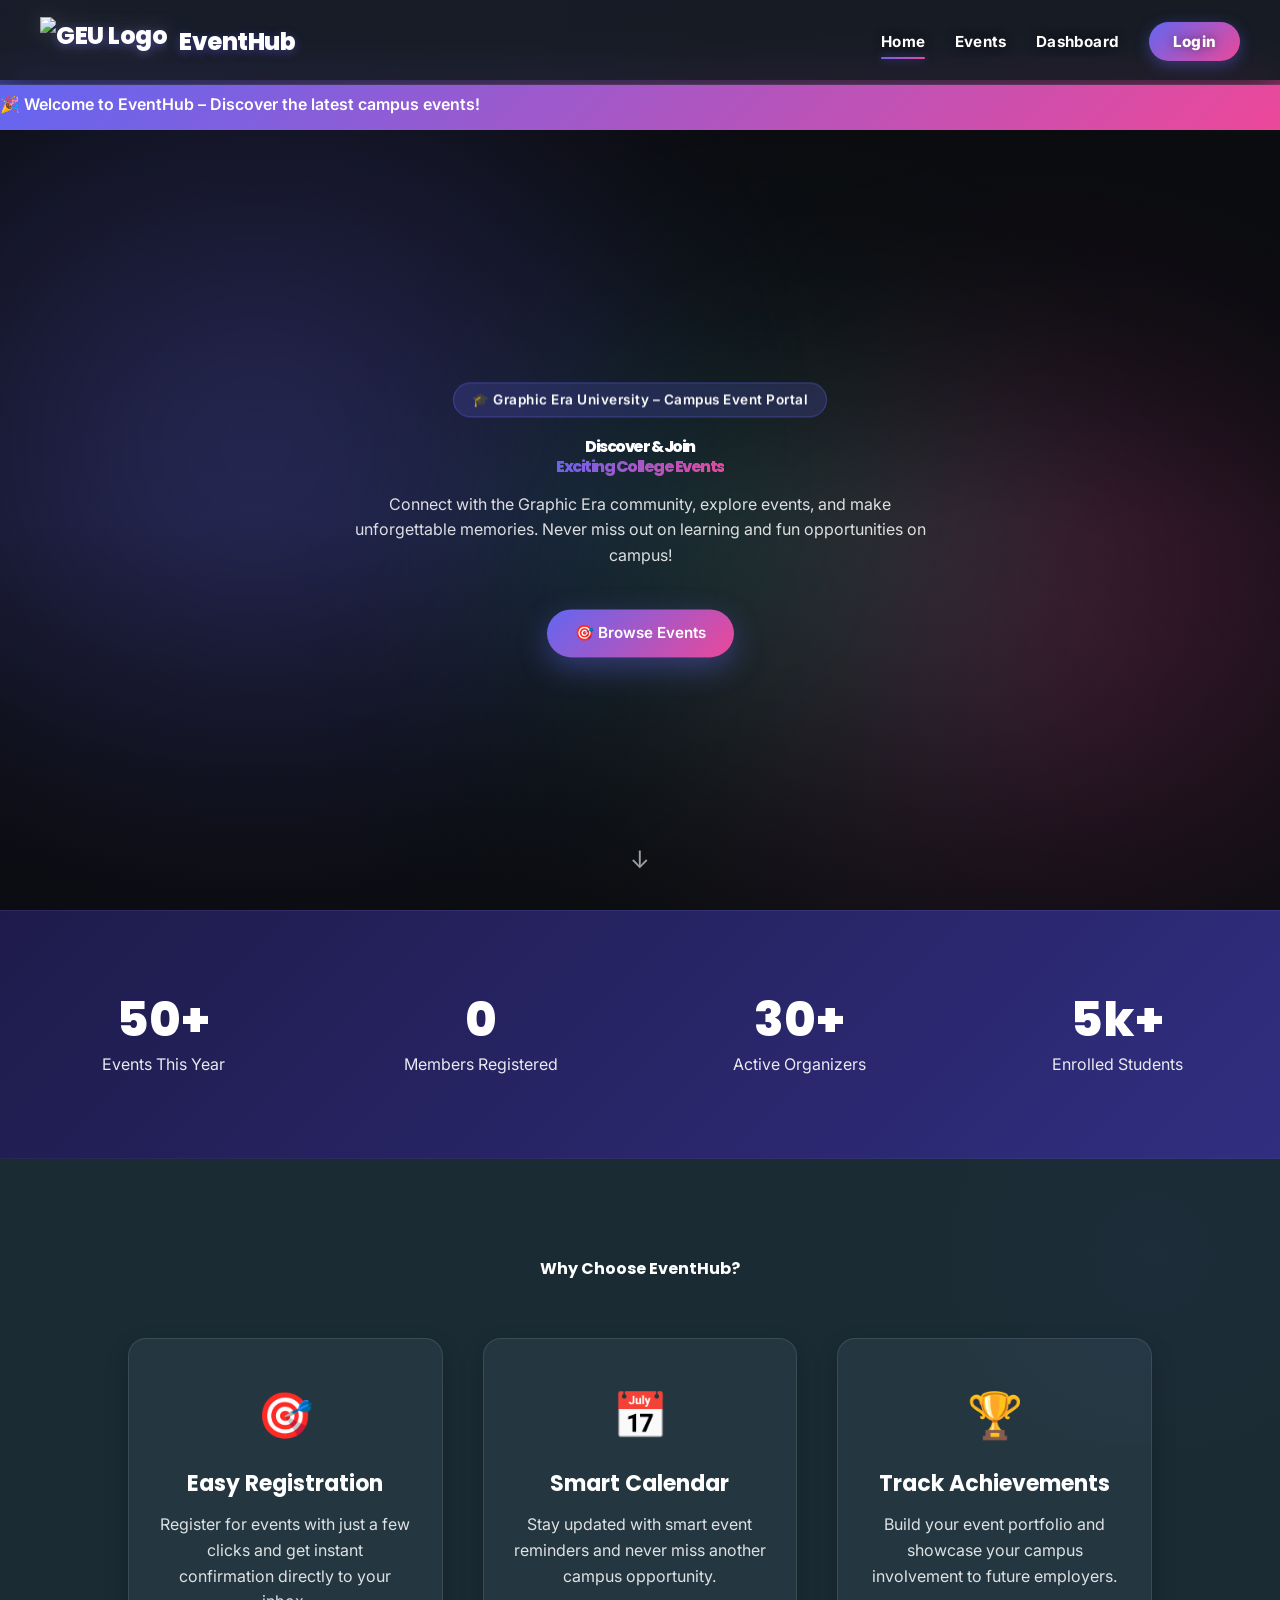
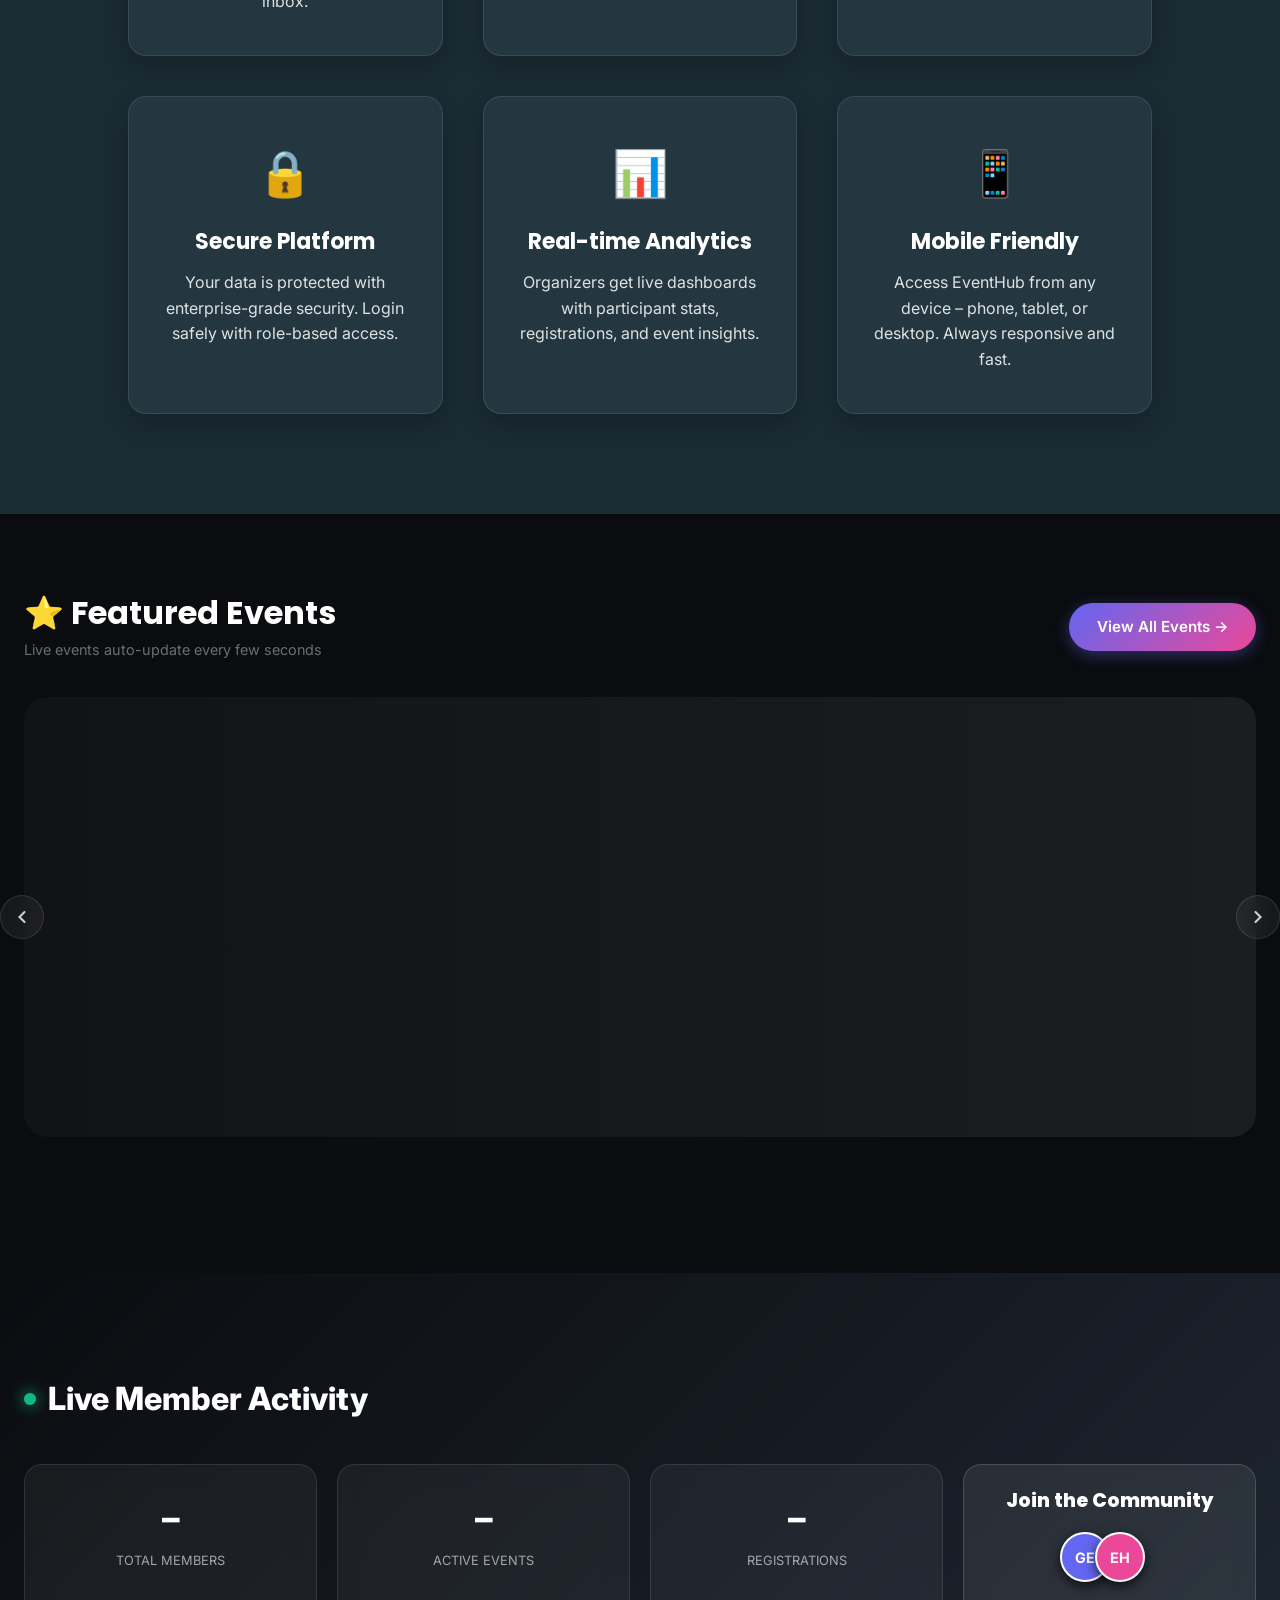
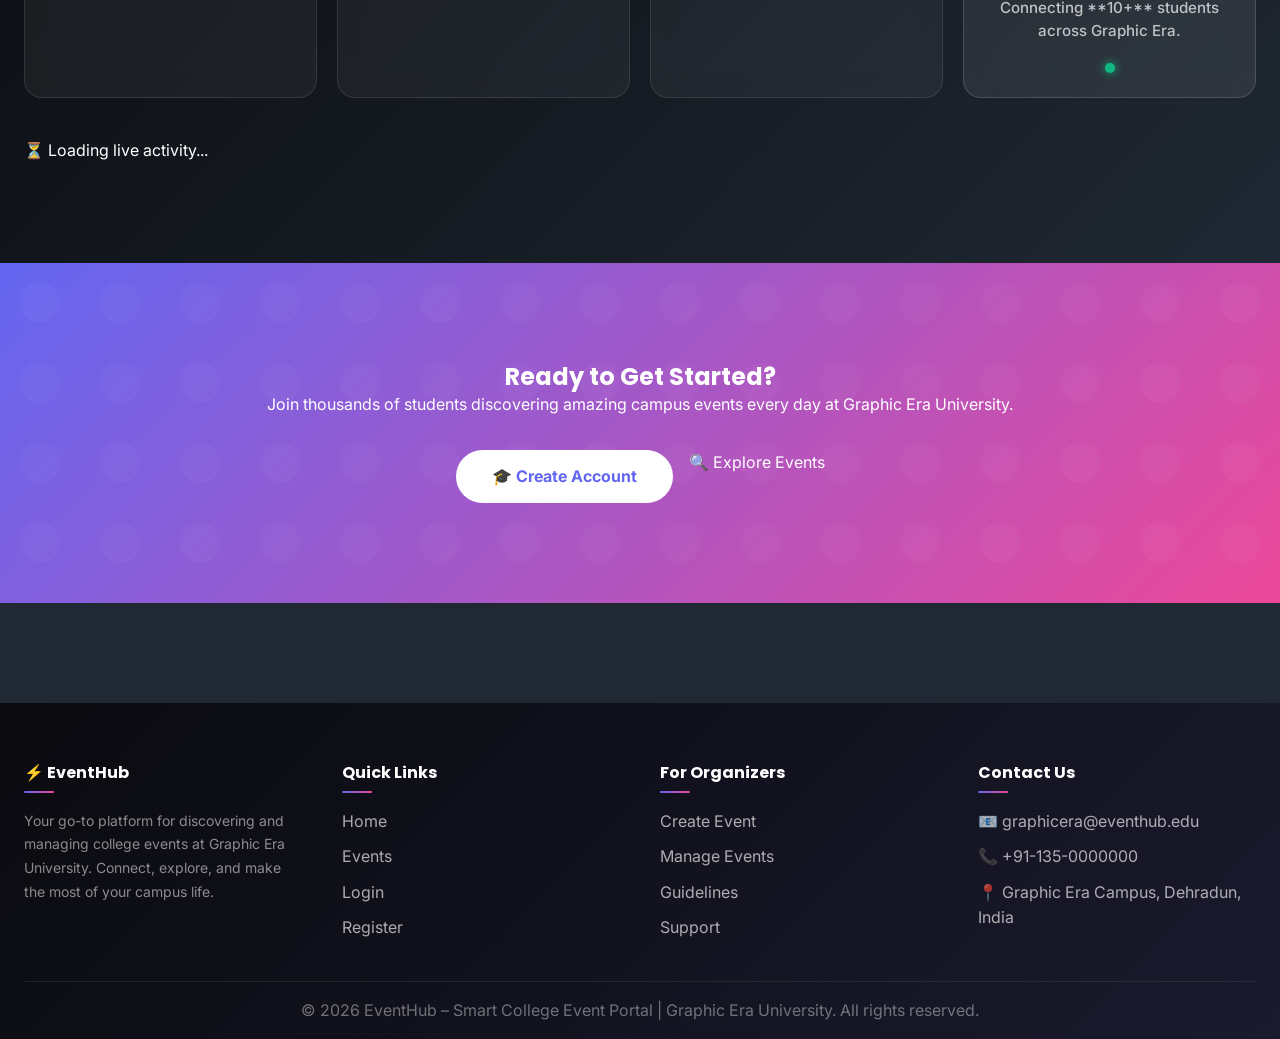
==== commit 8a2c2213: "fixed" ====
--- a/index.html
+++ b/index.html
@@ -11,7 +11,7 @@
 
 </head>
 
-<body>
+<body class="home-page">
 
   <!-- Toast Container -->
   <div class="toast-container" id="toastContainer"></div>
@@ -645,45 +645,261 @@
   <script src="js/main.js"></script>
 
   <!-- Registration Modal -->
+  <style>
+    /* ===== REG MODAL PREMIUM POLISH ===== */
+    #regModal .modal {
+      background: linear-gradient(160deg, rgba(15, 23, 42, 0.97) 0%, rgba(10, 10, 25, 0.98) 100%);
+      border: 1px solid rgba(99, 102, 241, 0.25);
+      box-shadow: 0 0 0 1px rgba(255,255,255,0.04), 0 32px 64px rgba(0,0,0,0.8), 0 0 80px rgba(99,102,241,0.08);
+      padding: 32px;
+    }
+    #regModal .reg-modal-header {
+      display: flex;
+      justify-content: space-between;
+      align-items: flex-start;
+      margin-bottom: 28px;
+      padding-bottom: 20px;
+      border-bottom: 1px solid rgba(255,255,255,0.06);
+    }
+    #regModal .reg-modal-header .title-block h3 {
+      font-size: 1.45rem;
+      font-weight: 800;
+      background: linear-gradient(135deg, #fff 0%, rgba(255,255,255,0.7) 100%);
+      -webkit-background-clip: text;
+      -webkit-text-fill-color: transparent;
+      background-clip: text;
+      margin-bottom: 4px;
+    }
+    #regModal .reg-modal-header .title-block p {
+      font-size: 0.82rem;
+      color: rgba(255,255,255,0.4);
+      font-weight: 400;
+    }
+    #regModal .close-btn {
+      background: rgba(255,255,255,0.05);
+      border: 1px solid rgba(255,255,255,0.08);
+      color: rgba(255,255,255,0.5);
+      border-radius: 10px;
+      width: 36px;
+      height: 36px;
+      display: flex;
+      align-items: center;
+      justify-content: center;
+      font-size: 1rem;
+      cursor: pointer;
+      transition: all 0.2s ease;
+      flex-shrink: 0;
+    }
+    #regModal .close-btn:hover {
+      background: rgba(239, 68, 68, 0.15);
+      border-color: rgba(239, 68, 68, 0.3);
+      color: #ef4444;
+      transform: rotate(90deg);
+    }
+    /* Registration Type Chips */
+    .reg-type-group {
+      display: flex;
+      gap: 12px;
+      margin-bottom: 24px;
+      background: rgba(255,255,255,0.03);
+      border: 1px solid rgba(255,255,255,0.07);
+      padding: 6px;
+      border-radius: 14px;
+    }
+    .reg-type-label {
+      flex: 1;
+      display: flex;
+      align-items: center;
+      justify-content: center;
+      gap: 8px;
+      padding: 10px 16px;
+      border-radius: 10px;
+      font-size: 0.9rem;
+      font-weight: 600;
+      color: rgba(255,255,255,0.5);
+      cursor: pointer;
+      transition: all 0.25s ease;
+      user-select: none;
+    }
+    .reg-type-label input[type="radio"] { display: none; }
+    .reg-type-label:has(input:checked) {
+      background: linear-gradient(135deg, rgba(99,102,241,0.3), rgba(236,72,153,0.2));
+      color: #fff;
+      border: 1px solid rgba(99,102,241,0.5);
+      box-shadow: 0 4px 15px rgba(99,102,241,0.2);
+    }
+    /* Form field labels */
+    .reg-label {
+      display: block;
+      margin-bottom: 7px;
+      font-size: 0.83rem;
+      font-weight: 600;
+      color: rgba(255,255,255,0.55);
+      text-transform: uppercase;
+      letter-spacing: 0.5px;
+    }
+    /* Form inputs */
+    .reg-input {
+      width: 100%;
+      padding: 11px 14px;
+      background: rgba(255,255,255,0.04);
+      border: 1px solid rgba(255,255,255,0.1);
+      border-radius: 10px;
+      color: #fff;
+      font-size: 0.93rem;
+      font-family: inherit;
+      transition: all 0.2s ease;
+      outline: none;
+    }
+    .reg-input::placeholder { color: rgba(255,255,255,0.25); }
+    .reg-input:focus {
+      border-color: rgba(99,102,241,0.6);
+      background: rgba(99,102,241,0.07);
+      box-shadow: 0 0 0 3px rgba(99,102,241,0.15);
+    }
+    /* Section divider */
+    .reg-section-title {
+      font-size: 0.75rem;
+      font-weight: 700;
+      color: rgba(255,255,255,0.3);
+      text-transform: uppercase;
+      letter-spacing: 1.5px;
+      margin: 4px 0 16px;
+      display: flex;
+      align-items: center;
+      gap: 10px;
+    }
+    .reg-section-title::after {
+      content: '';
+      flex: 1;
+      height: 1px;
+      background: rgba(255,255,255,0.06);
+    }
+    /* Group name box */
+    #regGroupContainer {
+      padding: 16px;
+      background: rgba(99,102,241,0.06);
+      border: 1px solid rgba(99,102,241,0.25);
+      border-radius: 14px;
+      margin-bottom: 4px;
+    }
+    /* Team member card */
+    .team-member-entry {
+      padding: 16px;
+      background: rgba(255,255,255,0.02);
+      border: 1px solid rgba(255,255,255,0.07);
+      border-radius: 14px;
+      position: relative;
+    }
+    .team-member-entry .remove-btn {
+      position: absolute;
+      top: 12px;
+      right: 12px;
+      background: rgba(239,68,68,0.1);
+      border: 1px solid rgba(239,68,68,0.2);
+      color: #ef4444;
+      border-radius: 8px;
+      width: 28px;
+      height: 28px;
+      display: flex;
+      align-items: center;
+      justify-content: center;
+      font-size: 0.9rem;
+      cursor: pointer;
+      transition: all 0.2s;
+    }
+    .team-member-entry .remove-btn:hover {
+      background: rgba(239,68,68,0.2);
+    }
+    /* Submit button override */
+    #regForm .reg-submit {
+      padding: 14px;
+      margin-top: 8px;
+      border-radius: 12px;
+      font-size: 1rem;
+      font-weight: 700;
+      letter-spacing: 0.3px;
+    }
+  </style>
   <div class="modal-overlay" id="regModal">
-    <div class="modal" style="max-width: 500px;">
-      <div style="display:flex; justify-content:space-between; align-items:center; margin-bottom:20px;">
-        <h3 id="regEventTitle" style="font-weight:800; font-size:1.4rem;">Register for Event</h3>
-        <button class="btn-ghost" onclick="document.getElementById('regModal').classList.remove('active')"
-          style="padding:4px 8px; font-size:1.2rem;">✕</button>
-      </div>
-      <form id="regForm" style="display:flex; flex-direction:column; gap:16px;">
+    <div class="modal" style="max-width:500px;">
+
+      <!-- Header -->
+      <div class="reg-modal-header">
+        <div class="title-block">
+          <h3 id="regEventTitle">Register for Event</h3>
+          <p>Fill in your details below to secure your spot</p>
+        </div>
+        <button class="close-btn" onclick="document.getElementById('regModal').classList.remove('active')" aria-label="Close">✕</button>
+      </div>
+
+      <form id="regForm" style="display:flex;flex-direction:column;gap:18px;overflow-y:auto;max-height:72vh;padding-right:6px;">
         <input type="hidden" id="regEventId">
-        <div class="form-group">
-          <label style="display:block; margin-bottom:6px; font-weight:600; font-size:0.9rem;">Full Name</label>
-          <input type="text" id="regFullName" required placeholder="Enter your full name"
-            style="width:100%; padding:10px; border:1px solid #ddd; border-radius:8px;">
-        </div>
-        <div style="display:grid; grid-template-columns:1fr 1fr; gap:12px;">
-          <div class="form-group">
-            <label style="display:block; margin-bottom:6px; font-weight:600; font-size:0.9rem;">Course</label>
-            <input type="text" id="regCourse" required placeholder="e.g. B.Tech"
-              style="width:100%; padding:10px; border:1px solid #ddd; border-radius:8px;">
+
+        <!-- Registration Type Toggle -->
+        <div class="reg-type-group">
+          <label class="reg-type-label">
+            <input type="radio" name="regType" value="solo" checked onchange="toggleRegType(this.value)">
+            <span>👤</span> Individual
+          </label>
+          <label class="reg-type-label">
+            <input type="radio" name="regType" value="group" onchange="toggleRegType(this.value)">
+            <span>👥</span> Group / Team
+          </label>
+        </div>
+
+        <!-- Group Name (hidden by default) -->
+        <div id="regGroupContainer" style="display:none;">
+          <label class="reg-label" style="color:var(--color-primary);">⚡ Group / Team Name</label>
+          <input type="text" id="regGroupName" class="reg-input" placeholder="e.g. Code Ninjas">
+        </div>
+
+        <!-- Section: Participant Info -->
+        <div class="reg-section-title" id="regPrimaryLabel">Participant Details</div>
+
+        <div style="display:grid;gap:14px;">
+          <div>
+            <label class="reg-label">Full Name</label>
+            <input type="text" id="regFullName" class="reg-input" required placeholder="Enter your full name">
           </div>
-          <div class="form-group">
-            <label style="display:block; margin-bottom:6px; font-weight:600; font-size:0.9rem;">Branch</label>
-            <input type="text" id="regBranch" required placeholder="e.g. CSE"
-              style="width:100%; padding:10px; border:1px solid #ddd; border-radius:8px;">
+          <div>
+            <label class="reg-label">Email Address</label>
+            <input type="email" id="regEmail" class="reg-input" required placeholder="Enter your email">
           </div>
         </div>
-        <div class="form-group">
-          <label style="display:block; margin-bottom:6px; font-weight:600; font-size:0.9rem;">Student ID / Roll
-            No</label>
-          <input type="text" id="regStudentId" required placeholder="Enter your official ID"
-            style="width:100%; padding:10px; border:1px solid #ddd; border-radius:8px;">
-        </div>
-        <div class="form-group">
-          <label style="display:block; margin-bottom:6px; font-weight:600; font-size:0.9rem;">Phone Number</label>
-          <input type="tel" id="regPhone" required placeholder="Enter your contact number"
-            style="width:100%; padding:10px; border:1px solid #ddd; border-radius:8px;">
-        </div>
-        <button type="submit" class="btn btn-primary" style="padding:12px; margin-top:8px;">Confirm
-          Registration</button>
+
+        <div style="display:grid;grid-template-columns:1fr 1fr;gap:12px;">
+          <div>
+            <label class="reg-label">Phone Number</label>
+            <input type="tel" id="regPhone" class="reg-input" required placeholder="e.g. +91 9876543210">
+          </div>
+          <div>
+            <label class="reg-label">Student ID</label>
+            <input type="text" id="regStudentId" class="reg-input" required placeholder="Official Roll No">
+          </div>
+        </div>
+
+        <div style="display:grid;grid-template-columns:1fr 1fr;gap:12px;">
+          <div>
+            <label class="reg-label">Course</label>
+            <input type="text" id="regCourse" class="reg-input" required placeholder="e.g. B.Tech">
+          </div>
+          <div>
+            <label class="reg-label">Branch</label>
+            <input type="text" id="regBranch" class="reg-input" required placeholder="e.g. CSE">
+          </div>
+        </div>
+
+        <!-- Dynamic Team Members Section -->
+        <div id="teamMembersContainer" style="display:none;flex-direction:column;gap:14px;">
+          <div style="display:flex;justify-content:space-between;align-items:center;">
+            <div class="reg-section-title" style="margin:0;flex:1;">Team Members</div>
+            <button type="button" onclick="addTeamMember()" class="btn btn-primary" style="padding:6px 14px;border-radius:8px;font-size:0.82rem;">+ Add Member</button>
+          </div>
+          <div id="teamMembersList" style="display:flex;flex-direction:column;gap:12px;"></div>
+        </div>
+
+        <button type="submit" class="btn btn-primary reg-submit">✓ Confirm Registration</button>
       </form>
     </div>
   </div>
@@ -848,18 +1064,21 @@
             const pct = Math.min(100, Math.round((ev.registered_count / (ev.max_capacity || 100)) * 100));
             const evDate = new Date(ev.event_date);
             const isLive = evDate >= now;                       /* upcoming = show LIVE badge */
-            const poster = ev.poster || '';
-            const imgStyle = poster
-              ? `style="background-image:url('${poster}');background-size:cover;background-position:center;border-radius:12px 12px 0 0;"`
+            let posterUrl = ev.poster || '';
+            if (posterUrl && posterUrl.startsWith('uploads/') && !posterUrl.startsWith('uploads/posters/')) {
+              posterUrl = posterUrl.replace('uploads/', 'uploads/posters/');
+            }
+            const imgStyle = posterUrl
+              ? `style="background-image:url('${posterUrl}');background-size:cover;background-position:center;"`
               : '';
-            const delay = (i % 3) * 0.12;                         /* stagger within each group of 3 */
+            const delay = (i % 3) * 0.12;
 
             return `
               <div class="swiper-slide">
-                <div class="event-card" style="height:100%; animation-delay:${delay}s;">
+                <div class="event-card" data-category="${ev.category.toLowerCase()}" style="height:100%; animation-delay:${delay}s;">
                   <div class="event-card-image ${catCl}" ${imgStyle}>
                     <span class="event-category-badge">${ev.category}</span>
-                    ${poster ? '' : icon}
+                    ${posterUrl ? '' : icon}
                     ${isLive ? `<div class="live-event-badge"><span class="live-dot-sm"></span>LIVE</div>` : ''}
                   </div>
                   <div class="event-card-body">
--- a/style.css
+++ b/style.css
@@ -95,6 +95,52 @@
   position: relative;
 }
 
+/* ===== LAYOUT UTILITIES ===== */
+.container {
+  max-width: 1320px;
+  margin: 0 auto;
+  padding: 0 var(--space-lg);
+  width: 100%;
+}
+
+.grid {
+  display: grid;
+  gap: var(--space-lg);
+}
+
+.grid-3 {
+  display: grid;
+  grid-template-columns: repeat(3, 1fr);
+  gap: 24px;
+}
+
+.events-grid {
+  margin-top: var(--space-xl);
+  width: 100%;
+}
+
+.events-toolbar {
+  display: flex;
+  justify-content: space-between;
+  align-items: center;
+  margin-bottom: var(--space-lg);
+  padding: 0 4px;
+}
+
+.flex-between {
+  display: flex;
+  justify-content: space-between;
+  align-items: center;
+  flex-wrap: wrap;
+  gap: var(--space-md);
+}
+
+/* Responsive Grid System *//* Small spacing for footer */
+.footer { margin-top: 100px; }
+@media (max-width: 768px) {
+  .container { padding: 0 var(--space-md); }
+}
+
 body::before {
   content: '';
   position: fixed;
@@ -123,20 +169,13 @@
   -webkit-background-clip: text;
   background-clip: text;
   -webkit-text-fill-color: transparent;
-  background-clip: text;
 }
 
 .text-center { text-align: center; }
 .mb-0 { margin-bottom: 0 !important; }
 .mb-4 { margin-bottom: 1.5rem; }
 
-/* ===== LAYOUT ===== */
-.container {
-  max-width: 1200px;
-  margin: 0 auto;
-  padding: 0 var(--space-lg);
-}
-
+/* ===== SECTION LAYOUT ===== */
 .section {
   padding: var(--space-2xl) 0;
 }
@@ -144,10 +183,6 @@
 .section-sm {
   padding: var(--space-xl) 0;
 }
-
-.grid { display: grid; gap: var(--space-lg); }
-.grid-3 { grid-template-columns: repeat(auto-fill, minmax(320px, 1fr)); }
-.grid-4 { grid-template-columns: repeat(auto-fill, minmax(240px, 1fr)); }
 
 .flex-between {
   display: flex;
@@ -196,6 +231,16 @@
   font-weight: 800;
 }
 
+.navbar-menu {
+  display: flex !important;
+  flex-direction: row !important;
+  list-style: none;
+  gap: 30px;
+  align-items: center;
+  margin: 0;
+  padding: 0;
+}
+
 .navbar-menu li a,
 .navbar-menu li a:hover,
 .navbar-menu li a.active {
@@ -234,21 +279,16 @@
   filter: drop-shadow(0 0 15px rgba(99, 102, 241, 0.6));
 }
 
-.navbar-menu {
-  display: flex;
-  align-items: center;
-  gap: var(--space-lg);
-}
-
 .navbar-menu li a,
 .navbar-menu a {
-  color: rgba(255,255,255,0.7);
+  color: #ffffff !important;
   font-size: 0.95rem;
-  font-weight: 600;
+  font-weight: 700;
   position: relative;
   transition: var(--transition);
   padding: 8px 0;
-  letter-spacing: 0.3px;
+  letter-spacing: 0.2px;
+  text-shadow: 0 0 10px rgba(0,0,0,0.5);
 }
 
 .navbar-menu li a::after,
@@ -262,6 +302,15 @@
   background: var(--gradient-neon);
   border-radius: 4px;
   transition: var(--transition);
+  box-shadow: 0 0 8px rgba(99, 102, 241, 0.6);
+}
+
+.navbar-menu li a:hover,
+.navbar-menu a:hover,
+.navbar-menu li a.active,
+.navbar-menu a.active {
+  color: #fff !important;
+  opacity: 1;
 }
 
 .navbar-menu li a:hover,
@@ -473,12 +522,13 @@
 .dashboard-top-bar {
   position: sticky;
   top: 0;
-  background: rgba(11, 12, 16, 0.3);
-  backdrop-filter: blur(20px);
-  border-bottom: 1px solid rgba(255,255,255,0.05);
-  padding: 20px 0;
+  background: rgba(2, 3, 5, 0.7);
+  backdrop-filter: blur(25px);
+  -webkit-backdrop-filter: blur(25px);
+  border-bottom: 1px solid rgba(255, 255, 255, 0.08);
+  padding: 12px 0;
   margin-bottom: 40px;
-  z-index: 90;
+  z-index: 1000;
   display: flex;
   justify-content: space-between;
   align-items: center;
@@ -492,16 +542,20 @@
 .dash-search input {
   width: 100%;
   padding: 12px 20px 12px 45px;
-  background: rgba(255,255,255,0.03);
-  border: 1px solid rgba(255,255,255,0.08);
+  background: rgba(255,255,255,0.05);
+  border: 1px solid rgba(255,255,255,0.12);
   border-radius: 50px;
   color: #fff;
   font-size: 0.9rem;
   transition: var(--transition);
 }
 
+.dash-search input::placeholder {
+  color: rgba(255, 255, 255, 0.45);
+}
+
 .dash-search input:focus {
-  background: rgba(255,255,255,0.06);
+  background: rgba(255,255,255,0.08);
   border-color: var(--color-primary);
   outline: none;
   box-shadow: 0 0 0 4px rgba(99, 102, 241, 0.2);
@@ -512,34 +566,36 @@
   left: 18px;
   top: 50%;
   transform: translateY(-50%);
-  color: rgba(255,255,255,0.4);
+  color: rgba(255,255,255,0.6);
+  font-size: 1.1rem;
 }
 
 .dash-actions {
   display: flex;
   align-items: center;
-  gap: 20px;
+  gap: 16px;
 }
 
 .dash-action-btn {
   width: 44px;
   height: 44px;
   border-radius: 12px;
-  background: rgba(255,255,255,0.03);
-  border: 1px solid rgba(255,255,255,0.08);
+  background: rgba(255,255,255,0.05);
+  border: 1px solid rgba(255,255,255,0.12);
   display: flex;
   align-items: center;
   justify-content: center;
-  color: rgba(255,255,255,0.6);
+  color: rgba(255,255,255,0.85);
   font-size: 1.2rem;
   transition: var(--transition);
 }
 
 .dash-action-btn:hover {
-  background: rgba(255,255,255,0.06);
+  background: rgba(255,255,255,0.1);
   color: #fff;
-  border-color: rgba(255,255,255,0.2);
+  border-color: var(--color-primary);
   transform: translateY(-2px);
+  box-shadow: 0 4px 12px rgba(99, 102, 241, 0.2);
 }
 
 /* ===== CARDS ===== */
@@ -552,183 +608,308 @@
   color: var(--color-gray-900);
 }
 
-/* ===== EVENT CARDS ===== */
-/* ===== REFINED EVENT CARDS (PREMIUM) ===== */
-/* ===== REFINED EVENT CARDS (PREMIUM GLASSMORPHISM) ===== */
+/* ===== EVENT CARDS – PREMIUM DARK GLASSMORPHISM ===== */
 .event-card {
-  background: rgba(255, 255, 255, 0.03);
-  backdrop-filter: blur(20px);
-  -webkit-backdrop-filter: blur(20px);
-  border-radius: 24px;
+  background: rgba(17, 19, 28, 0.75);
+  backdrop-filter: blur(24px);
+  -webkit-backdrop-filter: blur(24px);
+  border-radius: 22px;
   overflow: hidden;
-  transition: all 0.5s cubic-bezier(0.19, 1, 0.22, 1);
-  box-shadow: 0 20px 40px rgba(0,0,0,0.4);
+  transition: transform 0.45s cubic-bezier(0.175, 0.885, 0.32, 1.275),
+              box-shadow 0.45s ease,
+              border-color 0.3s ease;
+  box-shadow: 0 8px 32px rgba(0,0,0,0.5), inset 0 1px 0 rgba(255,255,255,0.06);
   border: 1px solid rgba(255, 255, 255, 0.08);
   display: flex;
   flex-direction: column;
   position: relative;
+  z-index: 1;
   height: 100%;
 }
+
+/* Animated glow border on hover */
+.event-card::before {
+  content: '';
+  position: absolute;
+  inset: -1px;
+  border-radius: 23px;
+  padding: 1px;
+  background: linear-gradient(135deg, rgba(99,102,241,0) 0%, rgba(99,102,241,0.6) 50%, rgba(236,72,153,0.4) 100%);
+  -webkit-mask: linear-gradient(#fff 0 0) content-box, linear-gradient(#fff 0 0);
+  mask: linear-gradient(#fff 0 0) content-box, linear-gradient(#fff 0 0);
+  -webkit-mask-composite: xor;
+  mask-composite: exclude;
+  opacity: 0;
+  transition: opacity 0.4s ease;
+  pointer-events: none;
+  z-index: 2;
+}
+
+/* Shimmer sweep */
+.event-card::after {
+  content: '';
+  position: absolute;
+  top: 0;
+  left: -120%;
+  width: 55%;
+  height: 100%;
+  background: linear-gradient(to right, transparent 0%, rgba(255,255,255,0.06) 50%, transparent 100%);
+  transform: skewX(-20deg);
+  z-index: 5;
+  transition: left 0.8s cubic-bezier(0.19, 1, 0.22, 1);
+  pointer-events: none;
+}
+
+.event-card:hover::before { opacity: 1; }
+.event-card:hover::after  { left: 180%; }
 
 .event-card:hover {
   transform: translateY(-10px);
-  background: rgba(255, 255, 255, 0.05);
-  box-shadow: 0 40px 80px -20px rgba(99, 102, 241, 0.4);
-  border-color: rgba(99, 102, 241, 0.5);
+  box-shadow:
+    0 24px 60px -10px rgba(99, 102, 241, 0.35),
+    0 8px 24px rgba(0,0,0,0.6),
+    inset 0 1px 0 rgba(255,255,255,0.1);
+  border-color: rgba(99,102,241,0.4);
 }
 
 .event-card-image {
   width: 100%;
-  height: 200px;
+  height: 195px;
   position: relative;
   display: flex;
   align-items: center;
   justify-content: center;
-  font-size: 4rem;
+  font-size: 3.8rem;
   overflow: hidden;
-  background: rgba(255, 255, 255, 0.01);
+  flex-shrink: 0;
 }
 
 .event-card-image::after {
   content: '';
   position: absolute;
   inset: 0;
-  background: linear-gradient(to bottom, transparent 40%, rgba(11, 12, 16, 0.8));
-}
+  background: linear-gradient(
+    to bottom,
+    rgba(0,0,0,0.05) 0%,
+    rgba(11,12,16,0.55) 70%,
+    rgba(11,12,16,0.85) 100%
+  );
+}
+
+/* Category Gradients – richer, more saturated */
+.cat-bg-technology { background: linear-gradient(140deg, #4f46e5 0%, #7c3aed 60%, #a21caf 100%); }
+.cat-bg-cultural   { background: linear-gradient(140deg, #be123c 0%, #f43f5e 50%, #fb923c 100%); }
+.cat-bg-sports     { background: linear-gradient(140deg, #065f46 0%, #10b981 55%, #3b82f6 100%); }
+.cat-bg-academic   { background: linear-gradient(140deg, #0369a1 0%, #0ea5e9 55%, #06b6d4 100%); }
+.cat-bg-workshop   { background: linear-gradient(140deg, #b45309 0%, #f59e0b 50%, #ef4444 100%); }
+
+/* Category-colored bottom accent bar */
+.event-card[data-category="technology"] { --card-accent: #6366f1; }
+.event-card[data-category="cultural"]   { --card-accent: #f43f5e; }
+.event-card[data-category="sports"]     { --card-accent: #10b981; }
+.event-card[data-category="academic"]   { --card-accent: #0ea5e9; }
+.event-card[data-category="workshop"]   { --card-accent: #f59e0b; }
 
 .event-card-body {
-  padding: 28px;
+  padding: 22px 24px 20px;
   flex: 1;
   display: flex;
   flex-direction: column;
+  position: relative;
+}
+
+/* Thin accent line at the very top of the body */
+.event-card-body::before {
+  content: '';
+  position: absolute;
+  top: 0;
+  left: 24px;
+  right: 24px;
+  height: 2px;
+  border-radius: 0 0 4px 4px;
+  background: var(--card-accent, var(--color-primary));
+  opacity: 0.6;
+  transition: opacity 0.3s ease;
+}
+.event-card:hover .event-card-body::before {
+  opacity: 1;
 }
 
 .event-category-badge {
   position: absolute;
-  top: 18px;
-  left: 18px;
-  padding: 8px 18px;
+  top: 14px;
+  left: 14px;
+  padding: 5px 13px;
   border-radius: 50px;
-  font-size: 0.75rem;
+  font-size: 0.68rem;
   font-weight: 800;
   text-transform: uppercase;
-  letter-spacing: 1.5px;
-  backdrop-filter: blur(15px);
-  background: rgba(11, 12, 16, 0.6);
+  letter-spacing: 1.2px;
+  backdrop-filter: blur(16px);
+  -webkit-backdrop-filter: blur(16px);
+  background: rgba(0, 0, 0, 0.45);
   color: #fff;
-  border: 1px solid rgba(255, 255, 255, 0.15);
-  z-index: 20;
+  border: 1px solid rgba(255, 255, 255, 0.22);
+  z-index: 10;
+  box-shadow: 0 2px 12px rgba(0,0,0,0.3);
 }
 
 .event-title {
-  font-size: 1.4rem;
+  font-size: 1.18rem;
   font-family: 'Poppins', sans-serif;
   font-weight: 800;
-  color: #fff;
+  color: #f1f5f9;
+  margin-bottom: 14px;
+  margin-top: 10px;
+  line-height: 1.3;
+  letter-spacing: -0.3px;
+  transition: color 0.3s ease;
+}
+.event-card:hover .event-title {
+  color: #ffffff;
+}
+
+.event-meta-list {
+  display: flex;
+  flex-wrap: wrap;
+  gap: 8px;
   margin-bottom: 16px;
-  line-height: 1.3;
-  letter-spacing: -0.5px;
-}
-
-.event-meta-list {
-  display: flex;
-  flex-direction: column;
-  gap: 12px;
-  margin-bottom: 24px;
 }
 
 .meta-item {
-  display: flex;
-  align-items: center;
-  gap: 12px;
+  display: inline-flex;
+  align-items: center;
+  gap: 6px;
+  font-size: 0.78rem;
+  color: rgba(255,255,255,0.55);
+  background: rgba(255,255,255,0.04);
+  border: 1px solid rgba(255,255,255,0.08);
+  border-radius: 50px;
+  padding: 5px 12px;
+  font-weight: 500;
+  transition: background 0.2s, color 0.2s;
+}
+.event-card:hover .meta-item {
+  background: rgba(255,255,255,0.07);
+  color: rgba(255,255,255,0.75);
+}
+
+.meta-icon {
   font-size: 0.9rem;
-  color: rgba(255,255,255,0.6);
-}
-
-.meta-icon {
-  font-size: 1.1rem;
+  line-height: 1;
 }
 
 .event-description {
-  font-size: 0.92rem;
-  color: rgba(255,255,255,0.5);
+  font-size: 0.875rem;
+  color: rgba(255,255,255,0.4);
   line-height: 1.6;
-  margin-bottom: 24px;
+  margin-bottom: 18px;
   display: -webkit-box;
   -webkit-line-clamp: 2;
   line-clamp: 2;
   -webkit-box-orient: vertical;
   overflow: hidden;
+  flex-grow: 1;
 }
 
 /* Capacity Tracker */
 .capacity-container {
-  margin-bottom: 24px;
-  background: rgba(255,255,255,0.02);
-  padding: 16px;
-  border-radius: 16px;
-  border: 1px solid rgba(255,255,255,0.05);
+  margin-bottom: 16px;
+  background: rgba(255,255,255,0.03);
+  border: 1px solid rgba(255,255,255,0.06);
+  border-radius: 14px;
+  padding: 12px 14px;
 }
 
 .capacity-header {
   display: flex;
   justify-content: space-between;
+  font-size: 0.73rem;
+  margin-bottom: 8px;
+  font-weight: 700;
+  color: rgba(255,255,255,0.5);
+  text-transform: uppercase;
+  letter-spacing: 0.5px;
+}
+
+.capacity-header span:last-child {
+  color: var(--card-accent, var(--color-primary));
   font-size: 0.8rem;
-  margin-bottom: 10px;
-  font-weight: 700;
-  color: rgba(255,255,255,0.7);
 }
 
 .capacity-progress {
-  height: 8px;
-  background: rgba(255,255,255,0.05);
+  height: 5px;
+  background: rgba(255,255,255,0.07);
   border-radius: 50px;
   overflow: hidden;
 }
 
 .progress-fill {
   height: 100%;
-  background: var(--gradient-neon);
+  background: linear-gradient(90deg, var(--color-primary) 0%, var(--color-secondary) 100%);
   border-radius: 50px;
-  transition: width 1s cubic-bezier(0.4, 0, 0.2, 1);
-  box-shadow: 0 0 15px rgba(99, 102, 241, 0.4);
+  transition: width 1.2s cubic-bezier(0.4, 0, 0.2, 1);
+  box-shadow: 0 0 10px rgba(99,102,241,0.5);
+  position: relative;
+}
+
+.progress-fill::after {
+  content: '';
+  position: absolute;
+  top: 0;
+  right: 0;
+  width: 6px;
+  height: 100%;
+  background: rgba(255,255,255,0.6);
+  border-radius: 50px;
+  filter: blur(2px);
 }
 
 .progress-fill.full {
-  background: var(--color-error);
-  box-shadow: 0 0 15px rgba(239, 68, 68, 0.4);
+  background: linear-gradient(90deg, #ef4444 0%, #f97316 100%);
+  box-shadow: 0 0 10px rgba(239,68,68,0.5);
 }
 
 .organizer-info {
   display: flex;
   align-items: center;
-  gap: 12px;
-  padding-top: 18px;
-  border-top: 1px solid rgba(255,255,255,0.08);
+  gap: 8px;
+  padding-top: 14px;
+  border-top: 1px solid rgba(255,255,255,0.07);
   margin-top: auto;
-  font-size: 0.85rem;
+  margin-bottom: 12px;
+  font-size: 0.78rem;
   font-weight: 600;
-  color: rgba(255,255,255,0.5);
+  color: rgba(255,255,255,0.4);
 }
 
 .register-btn-wrap {
-  margin-top: 12px;
-}
+  margin-top: 4px;
+}
+
+.register-btn-wrap .btn {
+  font-size: 0.9rem;
+  font-weight: 700;
+  letter-spacing: 0.3px;
+  border-radius: 12px;
+  padding: 11px 20px;
+}
+
 
 .event-meta-item {
   display: flex;
   align-items: center;
   gap: var(--space-sm);
   font-size: var(--font-size-sm);
-  color: var(--color-gray-400);
+  color: var(--color-gray-600);
 }
 
 .event-card-footer {
   display: flex;
   gap: var(--space-sm);
   padding: var(--space-md) var(--space-lg);
-  border-top: 1px solid rgba(255,255,255,0.08);
-  background: rgba(255,255,255,0.01);
+  border-top: 1px solid var(--color-gray-200);
+  background: var(--color-gray-100);
 }
 
 /* ===== FEATURES SECTION ===== */
@@ -879,14 +1060,14 @@
 /* ===== DASHBOARD LAYOUT ===== */
 .Dashboard-layout {
   display: flex;
-  min-height: calc(100vh); /* Full screen, no navbar offset */
-  margin-top: 0; 
+  min-height: calc(100vh - 80px); /* Adjust for fixed navbar height */
+  margin-top: 80px; /* Offset for fixed navbar */
   background: var(--color-gray-100);
 }
 
 .dashboard-sidebar {
   width: 280px;
-  background: var(--sidebar-bg); 
+  background: var(--sidebar-bg); /* Image match Nav */
   color: #ffffff;
   padding: 32px 0;
   display: flex;
@@ -895,8 +1076,8 @@
   flex-shrink:0;
   z-index: 100;
   position: sticky;
-  top: 0;
-  height: 100vh;
+  top: 80px;
+  height: calc(100vh - 80px);
 }
 
 .profile-avatar {
@@ -984,10 +1165,10 @@
 
 .dashboard-content {
   flex: 1;
-  padding: 0; /* Let dashboard files handle internal padding/top bars */
+  padding: 40px;
   overflow-y: auto;
-  width: 100%;
-  margin: 0;
+  max-width: 1400px;
+  margin: 0 auto;
 }
 
 .dashboard-header {
@@ -1254,22 +1435,48 @@
 
   .navbar-menu {
     position: fixed;
-    top: 80px;
+    top: 70px; /* Aligns with refined navbar height */
     left: 0;
     right: 0;
-    background: #0f172a;
-    border-bottom: 1px solid rgba(255,255,255,0.1);
+    height: calc(100vh - 70px);
+    background: rgba(11, 12, 16, 0.95);
+    backdrop-filter: blur(40px);
+    -webkit-backdrop-filter: blur(40px);
     flex-direction: column;
+    justify-content: center;
     align-items: center;
-    padding: var(--space-xl);
-    gap: var(--space-lg);
-    transform: translateY(-150%);
-    transition: transform 0.4s cubic-bezier(0.4, 0, 0.2, 1);
-    box-shadow: 0 10px 30px rgba(0,0,0,0.5);
-    z-index: 999;
+    padding: var(--space-2xl) 0;
+    gap: var(--space-xl);
+    transform: translateX(100%); /* Slide from right */
+    transition: transform 0.5s cubic-bezier(0.19, 1, 0.22, 1);
+    z-index: 1001;
+    overflow-y: auto;
   }
 
-  .navbar-menu.open { transform: translateY(0); }
+  .navbar-menu.open { 
+    transform: translateX(0); 
+  }
+
+  .navbar-menu li {
+    width: 100%;
+    text-align: center;
+  }
+
+  .navbar-menu li a {
+    font-size: 2.5rem;
+    font-weight: 800;
+    letter-spacing: -1px;
+    padding: 15px 0;
+    display: block;
+    color: #fff !important;
+  }
+
+  .navbar-menu li a.active {
+    background: var(--gradient-neon);
+    -webkit-background-clip: text;
+    background-clip: text;
+    -webkit-text-fill-color: transparent;
+  }
 
   .Dashboard-layout { flex-direction: column; }
   .dashboard-sidebar {
@@ -1285,7 +1492,6 @@
   .section-title { font-size: 2rem; }
   .hero-title { font-size: 1.8rem; }
 
-  .grid-3 { grid-template-columns: 1fr; }
   .grid-4 { grid-template-columns: repeat(2, 1fr); }
   .footer-content { grid-template-columns: repeat(2, 1fr); }
   
@@ -1564,115 +1770,68 @@
 /* ===== EVENTS PAGE SPECIFIC ===== */
 .events-hero {
   background: var(--gradient-dark);
-  padding: 60px 0 30px;
+  padding: 120px 0 60px;
   text-align: center;
   color: white;
   position: relative;
   overflow: hidden;
 }
 
-.events-hero h1 { font-size: 2rem; margin-bottom: 10px; position: relative; }
-.events-hero p { font-size: 0.95rem; opacity: 0.7; max-width: 550px; margin: 0 auto; position: relative; }
+.events-hero h1 { font-size: 3rem; margin-bottom: 16px; position: relative; }
+.events-hero p { font-size: 1.1rem; opacity: 0.8; max-width: 600px; margin: 0 auto; position: relative; }
 
 .filters-bar {
-  background: rgba(11, 12, 16, 0.85);
-  padding: 12px 0;
+  background: rgba(15, 23, 42, 0.6);
+  padding: 24px 0;
   border-bottom: 1px solid rgba(255, 255, 255, 0.08);
   position: sticky;
-  top: 70px;
-  z-index: 100;
-  backdrop-filter: blur(25px);
-  -webkit-backdrop-filter: blur(25px);
-  transition: all 0.4s cubic-bezier(0.19, 1, 0.22, 1);
-}
-
-.filters-bar.stuck {
-  padding: 8px 0;
-  background: rgba(11, 12, 16, 0.95);
-  box-shadow: 0 10px 30px rgba(0,0,0,0.5);
-}
-
-.filters-bar.stuck .filters-inner {
-  gap: 8px;
-}
-
-.filters-bar.stuck .pill {
-  padding: 8px 18px;
-  font-size: 0.85rem;
-}
-
-.filters-bar.stuck .search-box input {
-  padding: 10px 15px 10px 42px;
+  top: 70px; /* Aligns with solid/scrolled navbar */
+  z-index: 998;
+  backdrop-filter: blur(20px);
+  -webkit-backdrop-filter: blur(20px);
+  transition: all 0.4s cubic-bezier(0.4, 0, 0.2, 1);
+}
+
+.filters-bar.scrolled {
+  padding: 12px 0;
+  background: rgba(15, 23, 42, 0.9);
+  box-shadow: 0 10px 40px rgba(0,0,0,0.4);
+  transform: translateY(-5px);
 }
 
 .filters-inner {
-  display: flex;
-  flex-direction: column;
-  gap: 16px;
-}
-
-.filters-top-row {
-  display: flex;
-  align-items: center;
-  gap: 16px;
-}
-
-.search-box { flex: 1; position: relative; }
+  display: flex; align-items: center; gap: 16px; flex-wrap: wrap;
+}
+
+.search-box { flex: 1; min-width: 280px; position: relative; }
 .search-box input {
   width: 100%; padding: 14px 20px 14px 48px;
-  border: 1px solid rgba(255, 255, 255, 0.1);
+  border: 1px solid var(--color-gray-300);
   border-radius: 50px; font-size: 0.95rem;
-  background: rgba(255, 255, 255, 0.05); color: #fff;
+  background: rgba(255,255,255,0.05); color: white;
   transition: var(--transition);
 }
 
 .search-box input:focus {
   border-color: var(--color-primary);
-  background: rgba(255, 255, 255, 0.1);
+  background: rgba(255,255,255,0.1);
   box-shadow: 0 0 0 4px rgba(99, 102, 241, 0.2);
 }
 
-.search-icon { position: absolute; left: 18px; top: 50%; transform: translateY(-50%); color: rgba(255,255,255,0.4); }
-
-.filter-pills {
-  display: flex;
-  gap: 12px;
-  overflow-x: auto;
-  padding: 4px 2px 14px;
-  scrollbar-width: none;
-  -ms-overflow-style: none;
-  margin: 0 -20px;
-  padding: 4px 20px 14px;
-  scroll-snap-type: x mandatory;
-}
-
-.filter-pills::-webkit-scrollbar { display: none; }
-
+.search-icon { position: absolute; left: 18px; top: 50%; transform: translateY(-50%); color: var(--color-gray-400); }
+
+.filter-pills { display: flex; gap: 10px; flex-wrap: wrap; }
 .pill {
-  flex-shrink: 0;
-  padding: 10px 24px;
-  border-radius: 50px;
-  border: 1px solid rgba(255, 255, 255, 0.1);
-  background: rgba(255, 255, 255, 0.05);
-  color: rgba(255, 255, 255, 0.7);
-  font-size: 0.88rem;
-  font-weight: 600;
-  cursor: pointer;
-  transition: all 0.3s cubic-bezier(0.4, 0, 0.2, 1);
-  white-space: nowrap;
-}
-
-.pill:hover {
-  background: rgba(255, 255, 255, 0.1);
-  color: #fff;
-  border-color: rgba(255, 255, 255, 0.2);
-}
-
-.pill.active {
+  padding: 10px 22px; border-radius: 50px;
+  border: 1px solid var(--color-gray-300);
+  background: transparent; color: var(--color-gray-200);
+  font-size: 0.88rem; font-weight: 600; cursor: pointer; transition: var(--transition);
+}
+
+.pill:hover, .pill.active {
   background: var(--gradient-neon);
-  border-color: transparent;
-  color: white;
-  box-shadow: 0 4px 15px rgba(99, 102, 241, 0.4);
+  border-color: transparent; color: white;
+  box-shadow: 0 4px 15px rgba(99, 102, 241, 0.3);
 }
 
 .events-toolbar {
@@ -1680,8 +1839,28 @@
   margin: 40px 0 24px; flex-wrap: wrap; gap: 16px;
 }
 
-.events-grid { display: grid; gap: 30px; margin-bottom: 80px; }
-.events-grid.grid-3 { grid-template-columns: repeat(auto-fill, minmax(340px, 1fr)); }
+/* Events grid layout */
+.events-grid {
+  display: grid;
+  gap: 30px;
+  width: 100%;
+}
+
+.events-grid.grid-3 {
+    grid-template-columns: repeat(3, 1fr);
+}
+
+@media (max-width: 1024px) {
+    .events-grid.grid-3 {
+        grid-template-columns: repeat(2, 1fr);
+    }
+}
+
+@media (max-width: 768px) {
+    .events-grid.grid-3 {
+        grid-template-columns: 1fr;
+    }
+}
 
 .capacity-bar {
   height: 8px; background: rgba(255,255,255,0.05);
@@ -1762,7 +1941,23 @@
   border: 2px solid var(--color-black);
 }
 
-/* Unified Dashboard Components handled in previous section */
+/* ===== DASHBOARD LAYOUT & COMPONENTS ===== */
+.Dashboard-layout {
+  display: flex; 
+  min-height: 100vh; 
+  margin-top: 0; 
+  background: var(--color-black);
+}
+
+.sidebar {
+  width: 260px; background: var(--sidebar-bg); border-right: 1px solid var(--glass-border);
+  display: flex; flex-direction: column; position: sticky; top: 80px; height: calc(100vh - 80px);
+  padding: var(--space-lg) var(--space-md); flex-shrink: 0; z-index: 90;
+}
+
+.dashboard-main {
+  flex: 1; padding: var(--space-xl); overflow-x: hidden;
+}
 
 .sidebar-nav { display: flex; flex-direction: column; gap: 8px; flex: 1; }
 
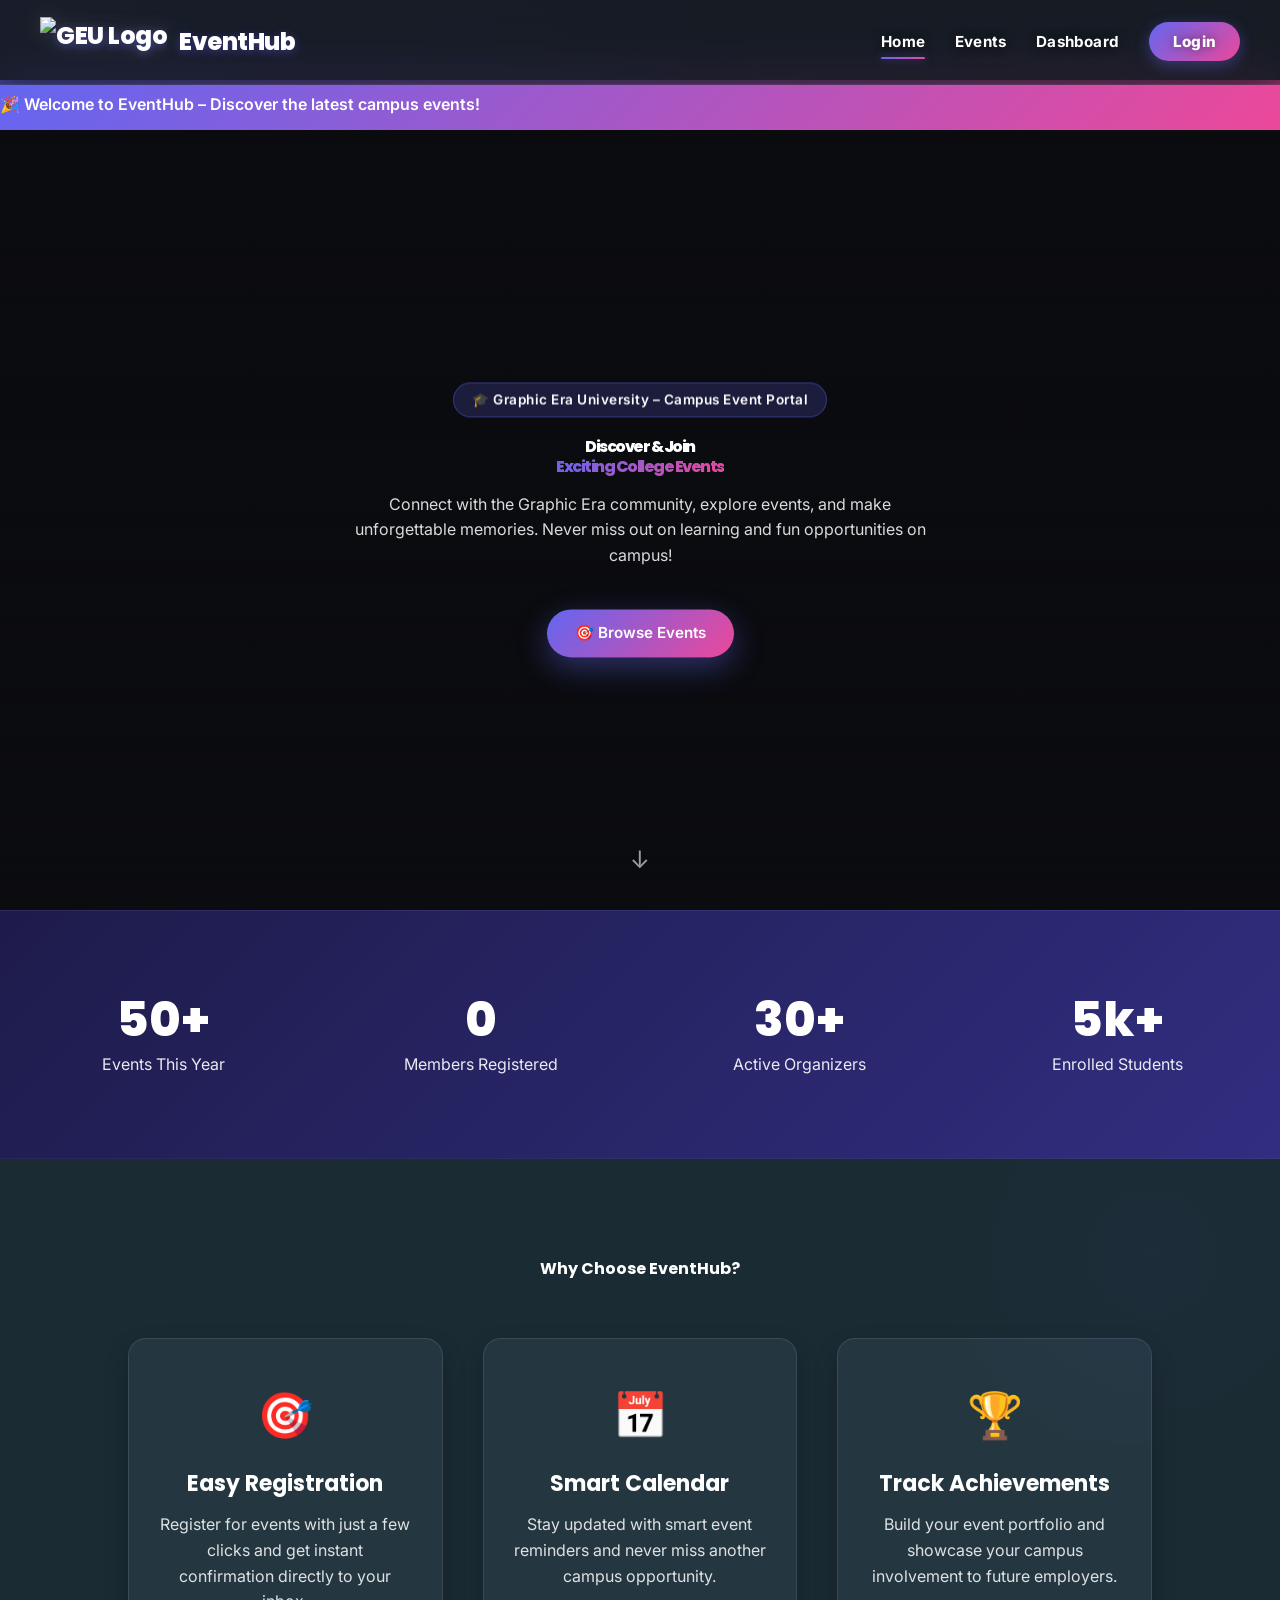
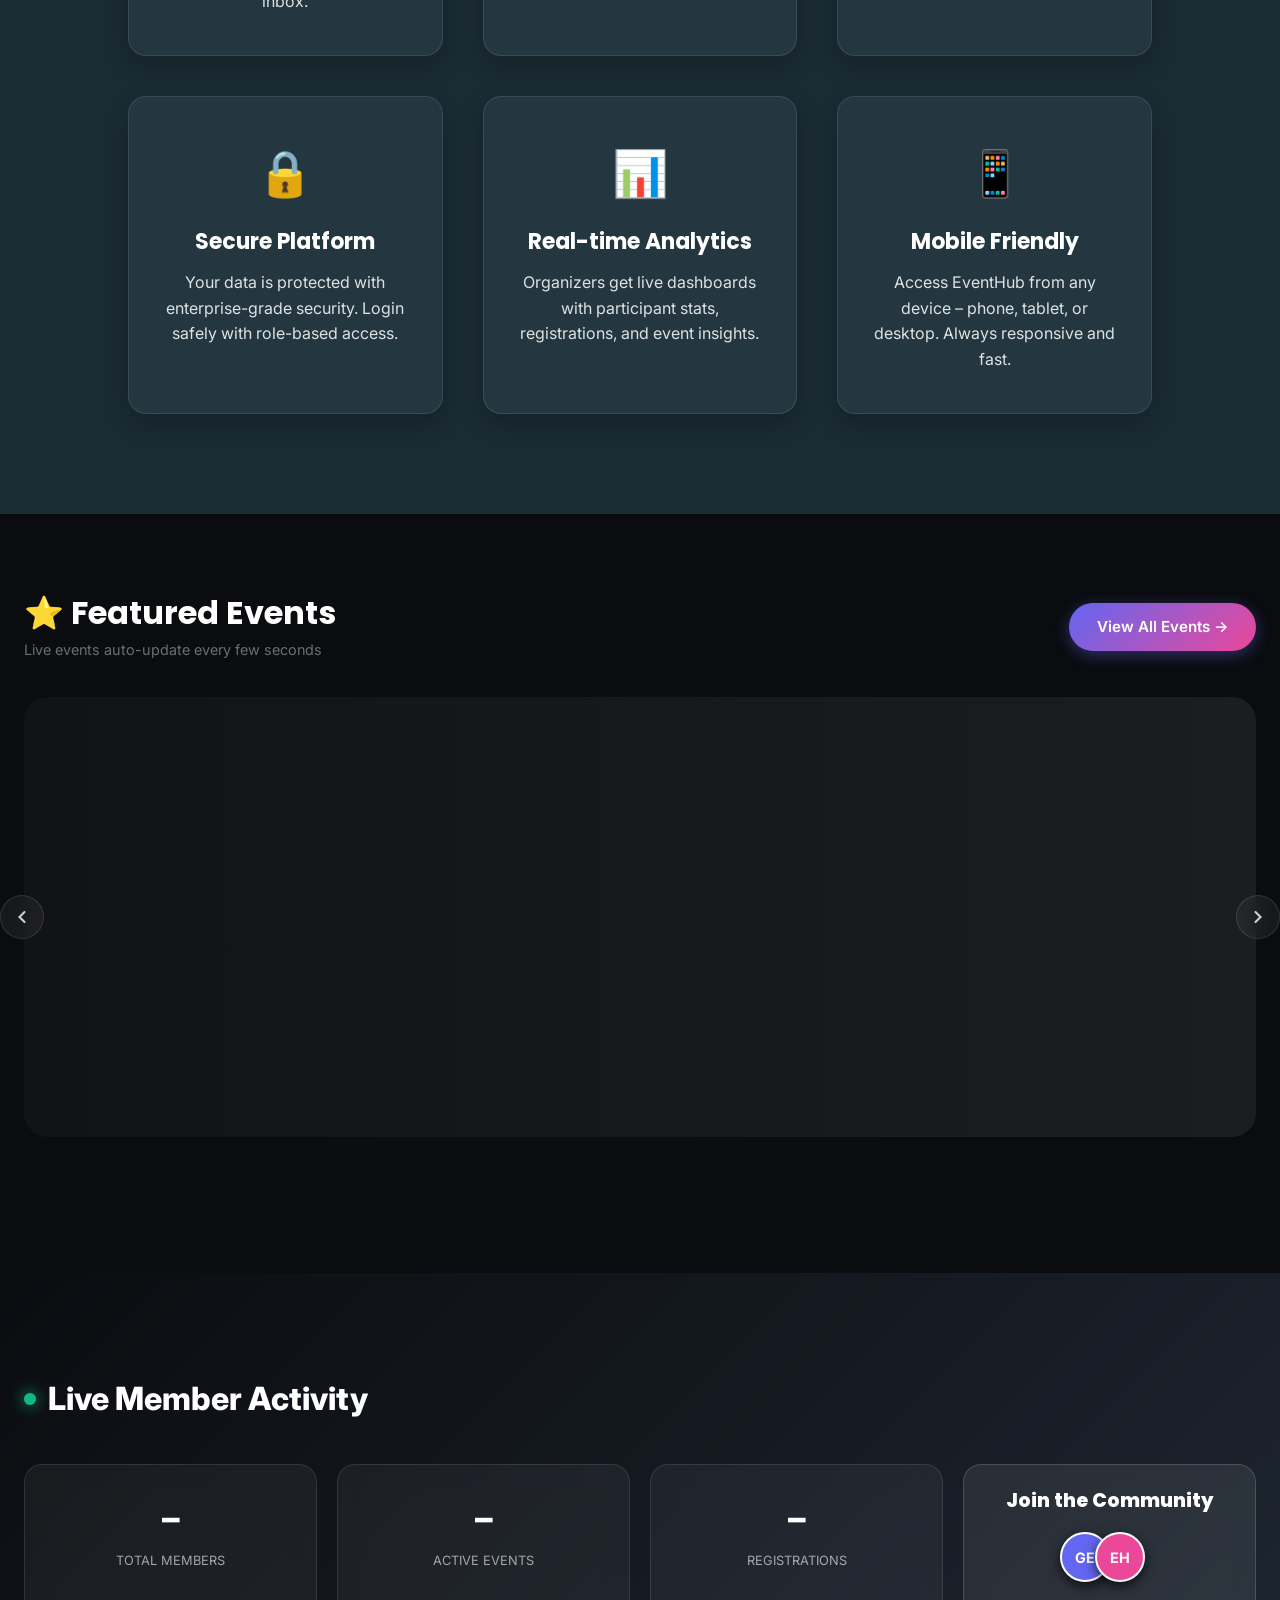
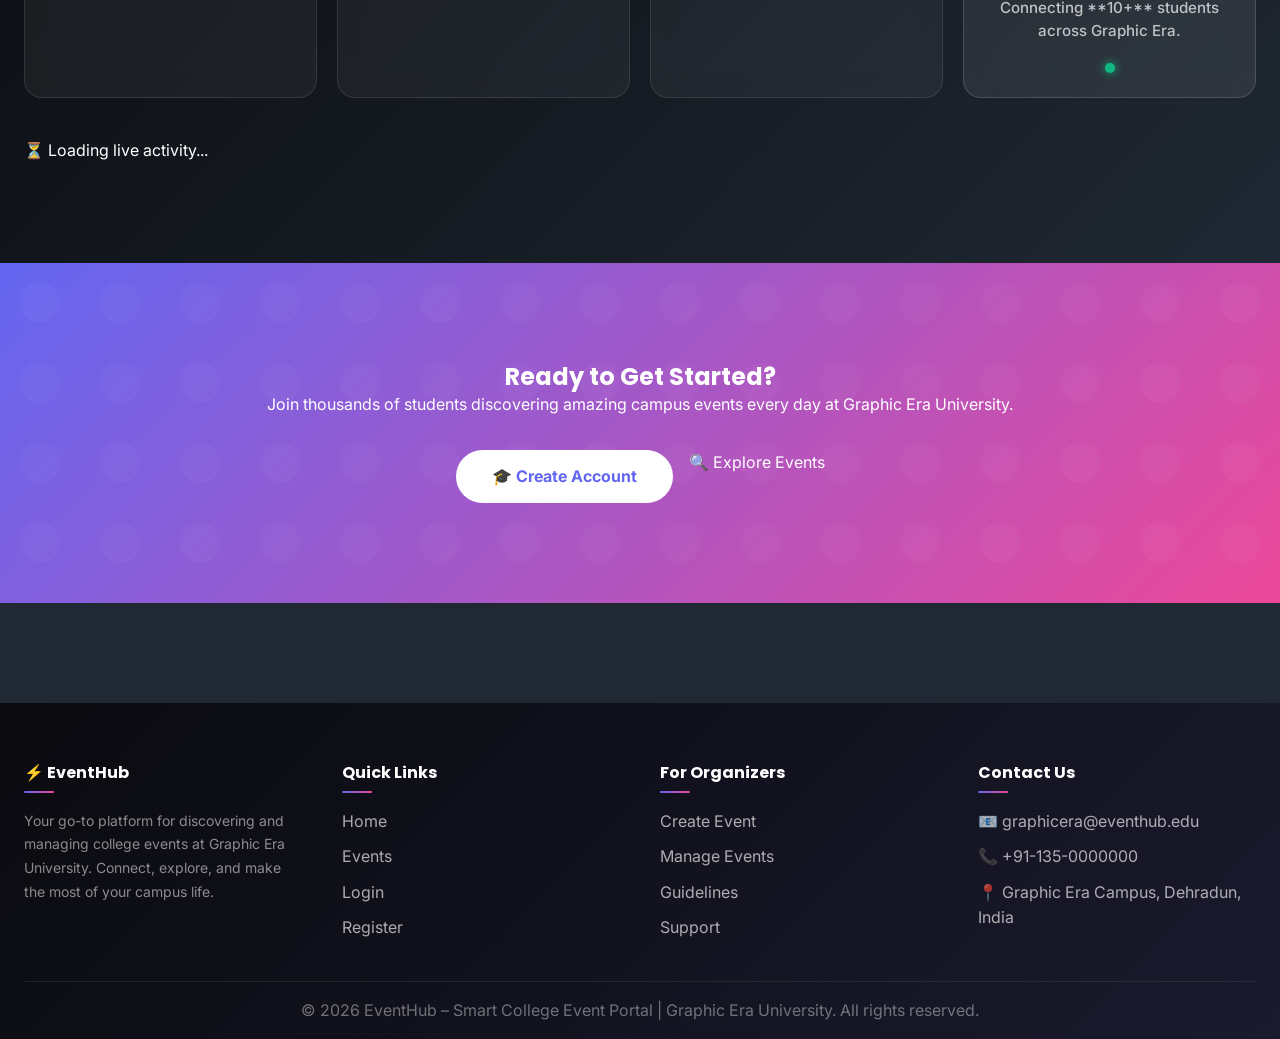
==== commit ccd2a079: "background" ====
--- a/index.html
+++ b/index.html
@@ -45,11 +45,14 @@
 
   <!-- Hero Section -->
   <section class="video-bg hero-animated-bg" style="margin-top:0; height: calc(100vh - 80px - 40px);">
-    <!-- Animated Aurora Background (replaces broken YouTube embed) -->
-    <div class="hero-aurora">
-      <div class="aurora-layer aurora-1"></div>
-      <div class="aurora-layer aurora-2"></div>
-      <div class="aurora-layer aurora-3"></div>
+    <!-- YouTube Video Background -->
+    <div class="video-container" style="position: absolute; inset: 0; overflow: hidden; z-index: 0; pointer-events: none;">
+      <iframe src="https://www.youtube.com/embed/rqb1pWWHClM?si=3UaBSzxea7NSAqTu&autoplay=1&mute=1&loop=1&playlist=rqb1pWWHClM&controls=0&showinfo=0&rel=0" 
+        title="YouTube video player" frameborder="0" 
+        allow="accelerometer; autoplay; clipboard-write; encrypted-media; gyroscope; picture-in-picture; web-share" 
+        allowfullscreen
+        style="position: absolute; top: 50%; left: 50%; width: 100vw; height: 56.25vw; min-height: 100vh; min-width: 177.77vh; transform: translate(-50%, -50%); pointer-events: none; border: none;">
+      </iframe>
     </div>
     <!-- Floating Particles -->
     <div class="hero-particles" id="heroParticles"></div>
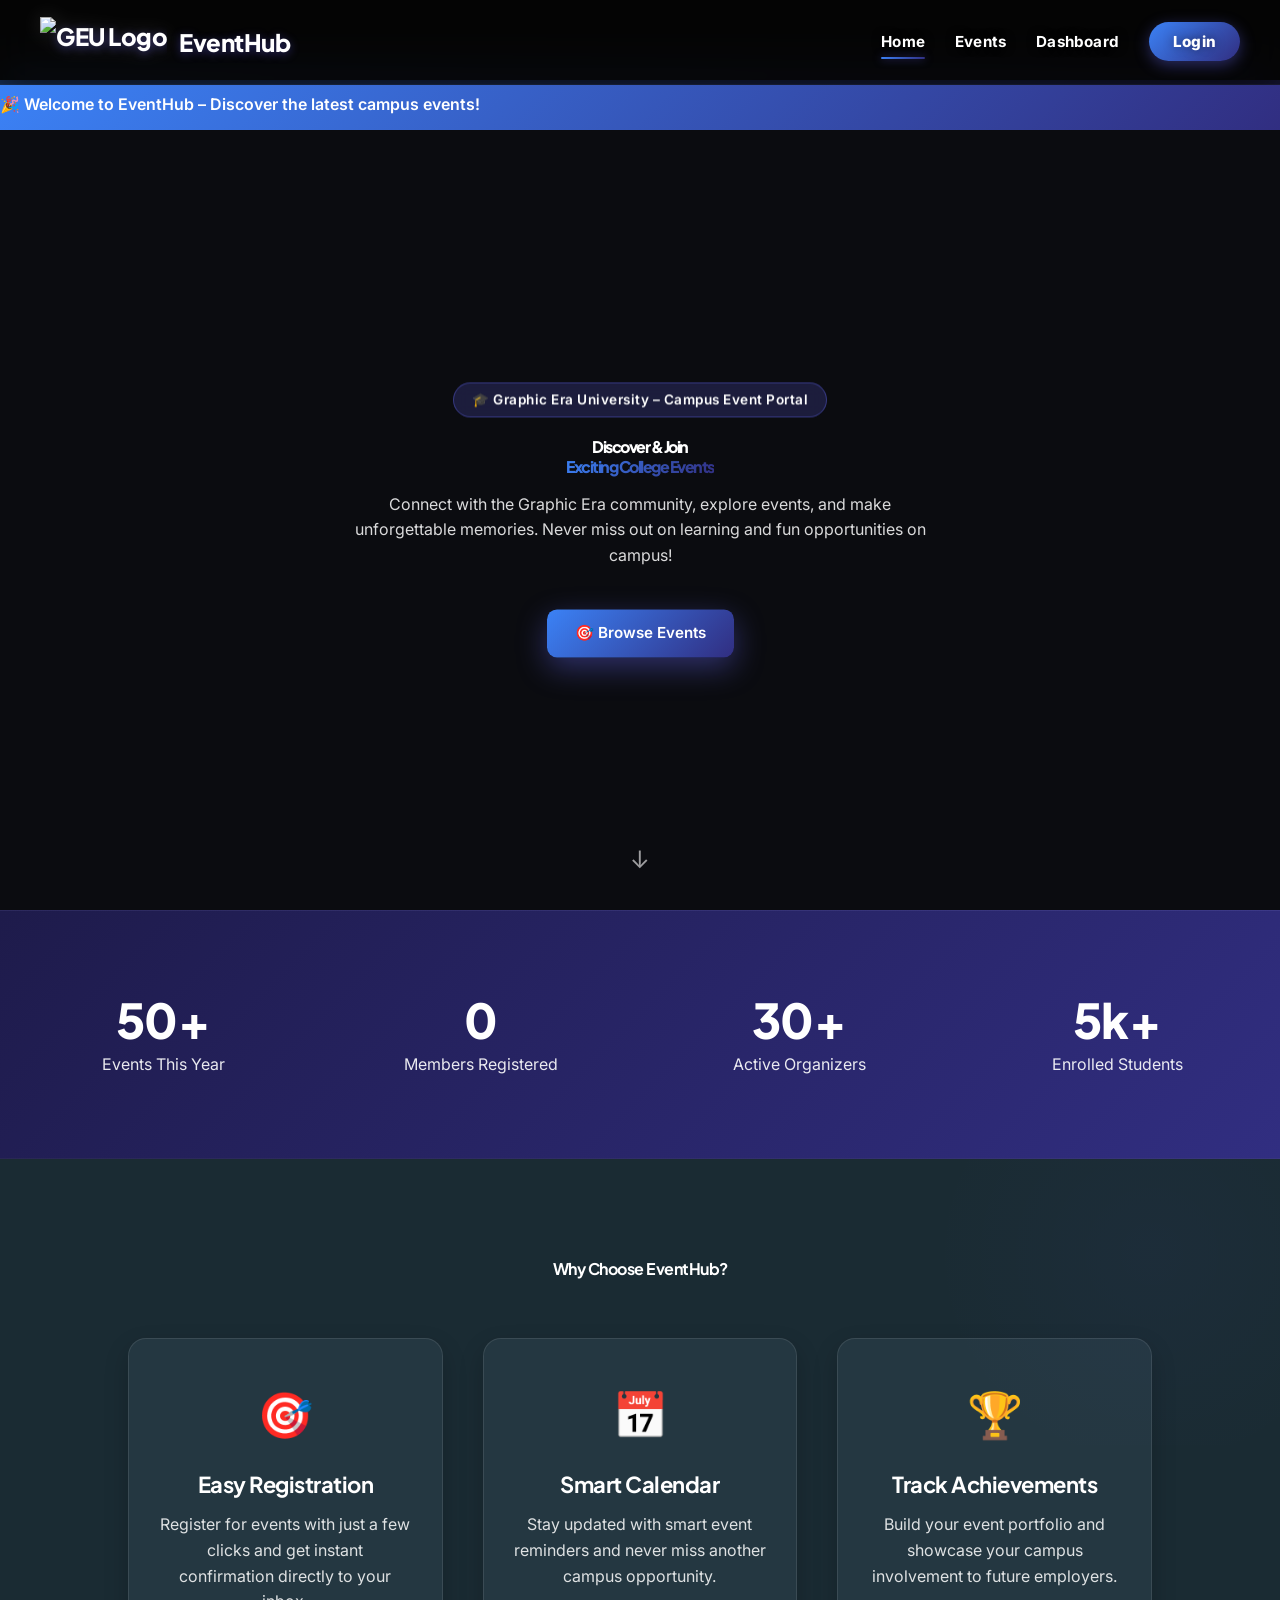
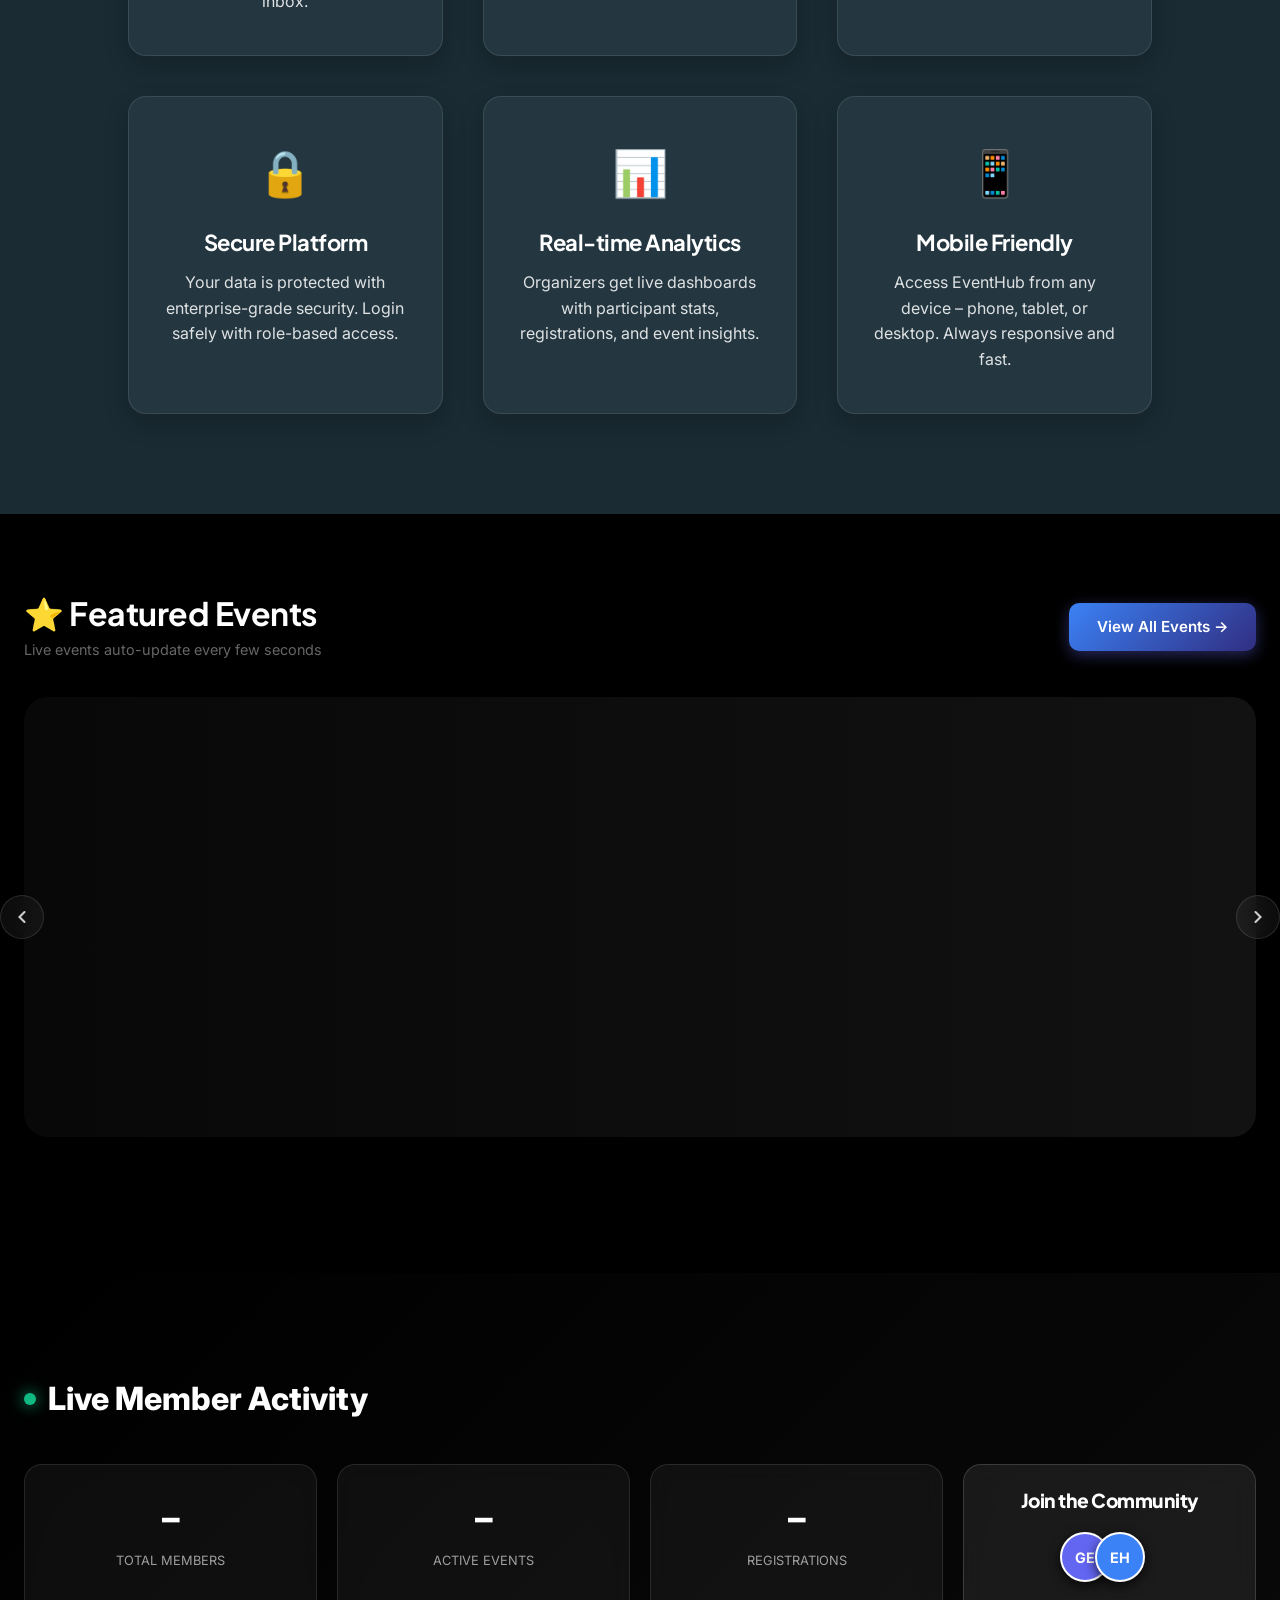
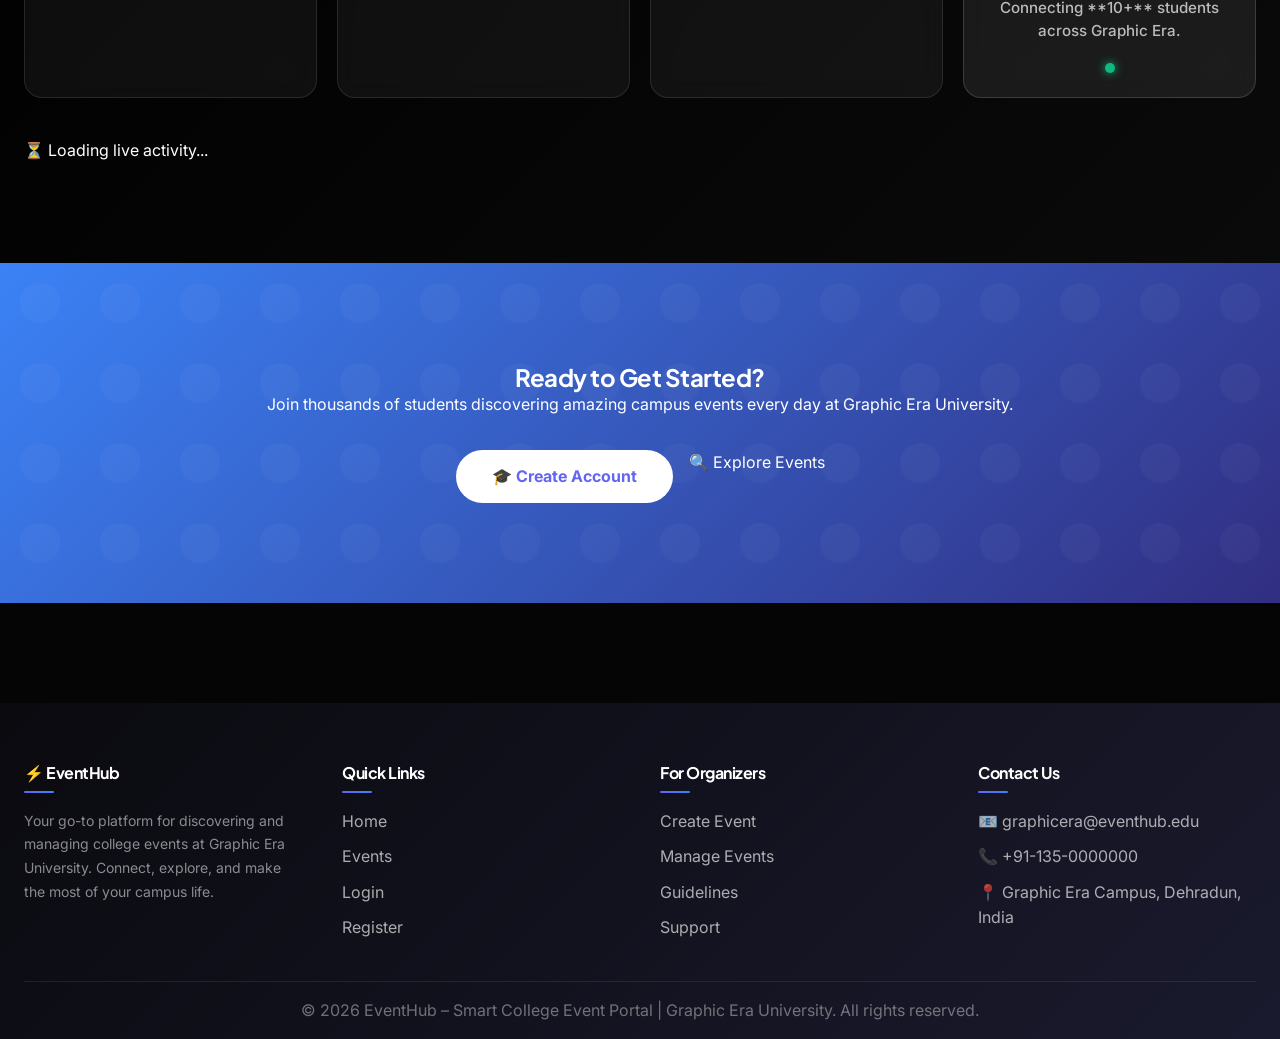
==== commit c1835f37: "Overhaul typography, buttons, and refine animations for a professional aesthetic" ====
--- a/index.html
+++ b/index.html
@@ -54,8 +54,7 @@
         style="position: absolute; top: 50%; left: 50%; width: 100vw; height: 56.25vw; min-height: 100vh; min-width: 177.77vh; transform: translate(-50%, -50%); pointer-events: none; border: none;">
       </iframe>
     </div>
-    <!-- Floating Particles -->
-    <div class="hero-particles" id="heroParticles"></div>
+    <!-- (No floating particles; letting the cinematic background breathe) -->
 
     <div class="overlay"
       style="background: linear-gradient(180deg, rgba(11,12,16,0.45) 0%, rgba(11,12,16,0.2) 50%, rgba(11,12,16,0.75) 100%);">
--- a/style.css
+++ b/style.css
@@ -3,20 +3,20 @@
    Global Stylesheet
    ============================================================ */
 
-@import url('https://fonts.googleapis.com/css2?family=Inter:wght@300;400;500;600;700;800&family=Poppins:wght@400;600;700;800&display=swap');
+@import url('https://fonts.googleapis.com/css2?family=Inter:wght@300;400;500;600;700;800&family=Plus+Jakarta+Sans:wght@400;600;700;800&display=swap');
 
 /* ===== CSS VARIABLES (PROFESSIONAL CLEAN STYLE) ===== */
 :root {
   /* Exact target palette */
   --color-primary: #6366f1; /* Target Indigo */
   --color-primary-dark: #4f46e5;
-  --color-secondary: #ec4899; /* Target Pink */
-  --color-accent: #10b981;
+  --color-secondary: #3b82f6; /* Target Royal Blue */
+  --color-accent: #312e81; /* Deep Indigo */
   --color-white: #ffffff;
-  --color-black: #0b0c10; /* Deep black background */
-  --color-gray-100: #1f2833; /* Dark slate */
+  --color-black: #000000; /* Deep ambient black background */
+  --color-gray-100: #050505; /* Pitch ambient space */
   --color-gray-200: #c5c6c7; /* Light text gray */
-  --color-gray-300: rgba(255, 255, 255, 0.1); /* Transparent borders */
+  --color-gray-300: rgba(255, 255, 255, 0.06); /* Ambient subtle borders */
   --color-gray-400: #94a3b8;
   --color-gray-600: #64748b;
   --color-gray-700: #475569;
@@ -27,11 +27,11 @@
   --color-info: #3b82f6;
 
   /* Premium Gradients */
-  --gradient-neon: linear-gradient(135deg, #6366f1 0%, #ec4899 100%);
-  --gradient-dark: linear-gradient(135deg, #0b0c10 0%, #1f2833 100%);
+  --gradient-neon: linear-gradient(135deg, #3b82f6 0%, #312e81 100%);
+  --gradient-dark: linear-gradient(135deg, #000000 0%, #0a0a0a 100%);
 
   /* Sidebar Profile & Nav */
-  --sidebar-bg: #0b0c10; 
+  --sidebar-bg: #000000; 
   --sidebar-active: rgba(99, 102, 241, 0.2); 
 
   --glass-bg: rgba(255, 255, 255, 0.05); 
@@ -46,7 +46,7 @@
   --radius-md: 14px;
   --radius-lg: 18px; 
   --radius-xl: 32px;
-  --radius-full: 9999px;
+  --radius-full: 10px; /* Modern sleek button curve */
 
   --space-xs: 4px;
   --space-sm: 8px;
@@ -69,10 +69,10 @@
 }
 
 .glass-dark {
-  background: rgba(15, 23, 42, 0.7);
-  backdrop-filter: blur(12px);
-  -webkit-backdrop-filter: blur(12px);
-  border: 1px solid rgba(255, 255, 255, 0.1);
+  background: rgba(5, 5, 5, 0.6);
+  backdrop-filter: blur(16px);
+  -webkit-backdrop-filter: blur(16px);
+  border: 1px solid rgba(255, 255, 255, 0.05);
 }
 
 /* ===== RESET ===== */
@@ -141,15 +141,7 @@
   .container { padding: 0 var(--space-md); }
 }
 
-body::before {
-  content: '';
-  position: fixed;
-  inset: 0;
-  z-index: -2;
-  background: 
-    radial-gradient(circle at 0% 0%, rgba(108, 99, 255, 0.05) 0%, transparent 50%),
-    radial-gradient(circle at 100% 100%, rgba(245, 87, 108, 0.05) 0%, transparent 50%);
-}
+/* Removed body::before for pure dark ambient aesthetic */
 
 img { max-width: 100%; display: block; }
 a { text-decoration: none; color: inherit; }
@@ -159,9 +151,10 @@
 
 /* ===== TYPOGRAPHY ===== */
 h1, h2, h3, h4, h5 {
-  font-family: 'Poppins', sans-serif;
+  font-family: 'Plus Jakarta Sans', sans-serif;
   font-weight: 700;
   line-height: 1.2;
+  letter-spacing: -0.5px;
 }
 
 .text-gradient {
@@ -204,20 +197,20 @@
   display: flex;
   align-items: center;
   transition: var(--transition-slow);
-  background: rgba(11, 12, 16, 0.4);
+  background: rgba(5, 5, 5, 0.65);
   backdrop-filter: blur(20px);
   -webkit-backdrop-filter: blur(20px);
-  border-bottom: 1px solid rgba(255, 255, 255, 0.05);
+  border-bottom: 1px solid rgba(255, 255, 255, 0.03);
   color: #ffffff;
 }
 
 .navbar.scrolled,
 .navbar.solid {
-  background: rgba(15, 23, 42, 0.9);
+  background: rgba(0, 0, 0, 0.85);
   height: 70px;
   backdrop-filter: blur(25px);
-  border-bottom: 1px solid rgba(255, 255, 255, 0.1);
-  box-shadow: 0 10px 40px rgba(0,0,0,0.3);
+  border-bottom: 1px solid rgba(255, 255, 255, 0.06);
+  box-shadow: 0 10px 40px rgba(0,0,0,0.6);
 }
 
 .logo, 
@@ -259,7 +252,7 @@
 .logo, .navbar-brand {
   display: flex;
   align-items: center;
-  font-family: 'Poppins', sans-serif;
+  font-family: 'Plus Jakarta Sans', sans-serif;
   font-size: 1.5rem;
   font-weight: 800;
   color: #ffffff;
@@ -610,7 +603,7 @@
 
 /* ===== EVENT CARDS – PREMIUM DARK GLASSMORPHISM ===== */
 .event-card {
-  background: rgba(17, 19, 28, 0.75);
+  background: rgba(5, 5, 5, 0.7);
   backdrop-filter: blur(24px);
   -webkit-backdrop-filter: blur(24px);
   border-radius: 22px;
@@ -627,49 +620,14 @@
   height: 100%;
 }
 
-/* Animated glow border on hover */
-.event-card::before {
-  content: '';
-  position: absolute;
-  inset: -1px;
-  border-radius: 23px;
-  padding: 1px;
-  background: linear-gradient(135deg, rgba(99,102,241,0) 0%, rgba(99,102,241,0.6) 50%, rgba(236,72,153,0.4) 100%);
-  -webkit-mask: linear-gradient(#fff 0 0) content-box, linear-gradient(#fff 0 0);
-  mask: linear-gradient(#fff 0 0) content-box, linear-gradient(#fff 0 0);
-  -webkit-mask-composite: xor;
-  mask-composite: exclude;
-  opacity: 0;
-  transition: opacity 0.4s ease;
-  pointer-events: none;
-  z-index: 2;
-}
-
-/* Shimmer sweep */
-.event-card::after {
-  content: '';
-  position: absolute;
-  top: 0;
-  left: -120%;
-  width: 55%;
-  height: 100%;
-  background: linear-gradient(to right, transparent 0%, rgba(255,255,255,0.06) 50%, transparent 100%);
-  transform: skewX(-20deg);
-  z-index: 5;
-  transition: left 0.8s cubic-bezier(0.19, 1, 0.22, 1);
-  pointer-events: none;
-}
-
-.event-card:hover::before { opacity: 1; }
-.event-card:hover::after  { left: 180%; }
-
+/* Professional soft-lift on hover (Removed loud neon sweeps) */
 .event-card:hover {
-  transform: translateY(-10px);
+  transform: translateY(-6px);
   box-shadow:
-    0 24px 60px -10px rgba(99, 102, 241, 0.35),
-    0 8px 24px rgba(0,0,0,0.6),
-    inset 0 1px 0 rgba(255,255,255,0.1);
-  border-color: rgba(99,102,241,0.4);
+    0 20px 40px -10px rgba(59, 130, 246, 0.15),
+    0 8px 16px rgba(0,0,0,0.8),
+    inset 0 1px 0 rgba(255,255,255,0.08);
+  border-color: rgba(59, 130, 246, 0.3);
 }
 
 .event-card-image {
@@ -756,8 +714,8 @@
 
 .event-title {
   font-size: 1.18rem;
-  font-family: 'Poppins', sans-serif;
-  font-weight: 800;
+  font-family: 'Plus Jakarta Sans', sans-serif;
+  font-weight: 700;
   color: #f1f5f9;
   margin-bottom: 14px;
   margin-top: 10px;
@@ -2052,3 +2010,74 @@
   .Dashboard-layout { flex-direction: column; }
   .sidebar { width: 100%; height: auto; position: static; border-right: none; border-bottom: 1px solid var(--glass-border); }
 }
+
+/* ============================================================
+   RESPONSIVE DESIGN (MOBILE & TABLET)
+   ============================================================ */
+
+/* ===== TABLET / SMALL DESKTOP (Max 900px) ===== */
+@media (max-width: 900px) {
+  .grid-3 { grid-template-columns: repeat(2, 1fr) !important; }
+  .hero-title { font-size: 2.5rem; }
+  .stats-grid { grid-template-columns: repeat(2, 1fr); }
+  .dashboard-top-bar { flex-direction: column; gap: 15px; align-items: stretch; }
+  .dash-search { flex: 1; }
+  .dash-actions { justify-content: flex-end; }
+}
+
+/* ===== MOBILE (Max 768px) ===== */
+@media (max-width: 768px) {
+  /* Layout & Padding */
+  .section { padding: var(--space-xl) 0; }
+  .container { padding: 0 var(--space-md); }
+  
+  /* Navbar & Hamburger */
+  .hamburger { display: flex !important; z-index: 1001; }
+  .navbar-menu {
+    position: fixed;
+    top: 0;
+    right: 0;
+    transform: translateX(300px);
+    visibility: hidden;
+    width: 280px;
+    height: 100vh;
+    background: rgba(0, 0, 0, 0.98);
+    backdrop-filter: blur(25px);
+    -webkit-backdrop-filter: blur(25px);
+    flex-direction: column !important;
+    justify-content: center;
+    padding: var(--space-xl);
+    gap: 24px;
+    border-left: 1px solid rgba(255, 255, 255, 0.05);
+    transition: transform 0.4s cubic-bezier(0.175, 0.885, 0.32, 1.275), visibility 0s linear 0.4s;
+    z-index: 1000;
+  }
+  .navbar-menu.open { 
+    transform: translateX(0); 
+    visibility: visible;
+    transition-delay: 0s;
+    box-shadow: -10px 0 50px rgba(0,0,0,0.5); 
+  }
+  .navbar-menu li a { font-size: 1.15rem !important; }
+  .nav-register-btn { font-size: 1.1rem !important; width: 100%; text-align: center; }
+  
+  /* Hero Section */
+  .hero-title { font-size: 2rem; }
+  .hero-subtitle { font-size: 1rem; }
+  .video-bg iframe {
+    width: 250vw !important; 
+    height: 140.625vw !important;
+  }
+  
+  /* Grids & Columns */
+  .grid-3, .features-grid, .live-stats-row { grid-template-columns: 1fr !important; }
+  .events-toolbar { flex-direction: column; align-items: flex-start; gap: 16px; }
+  .filter-group { flex-wrap: wrap; }
+  
+  /* Dashboard & Footer */
+  .footer-content { grid-template-columns: 1fr; gap: 30px; }
+  .data-table-container { padding-bottom: 10px; }
+  .quick-actions-bar { flex-direction: column; }
+  .quick-btn { width: 100%; text-align: center; }
+  .chart-bar { display: none; }
+}
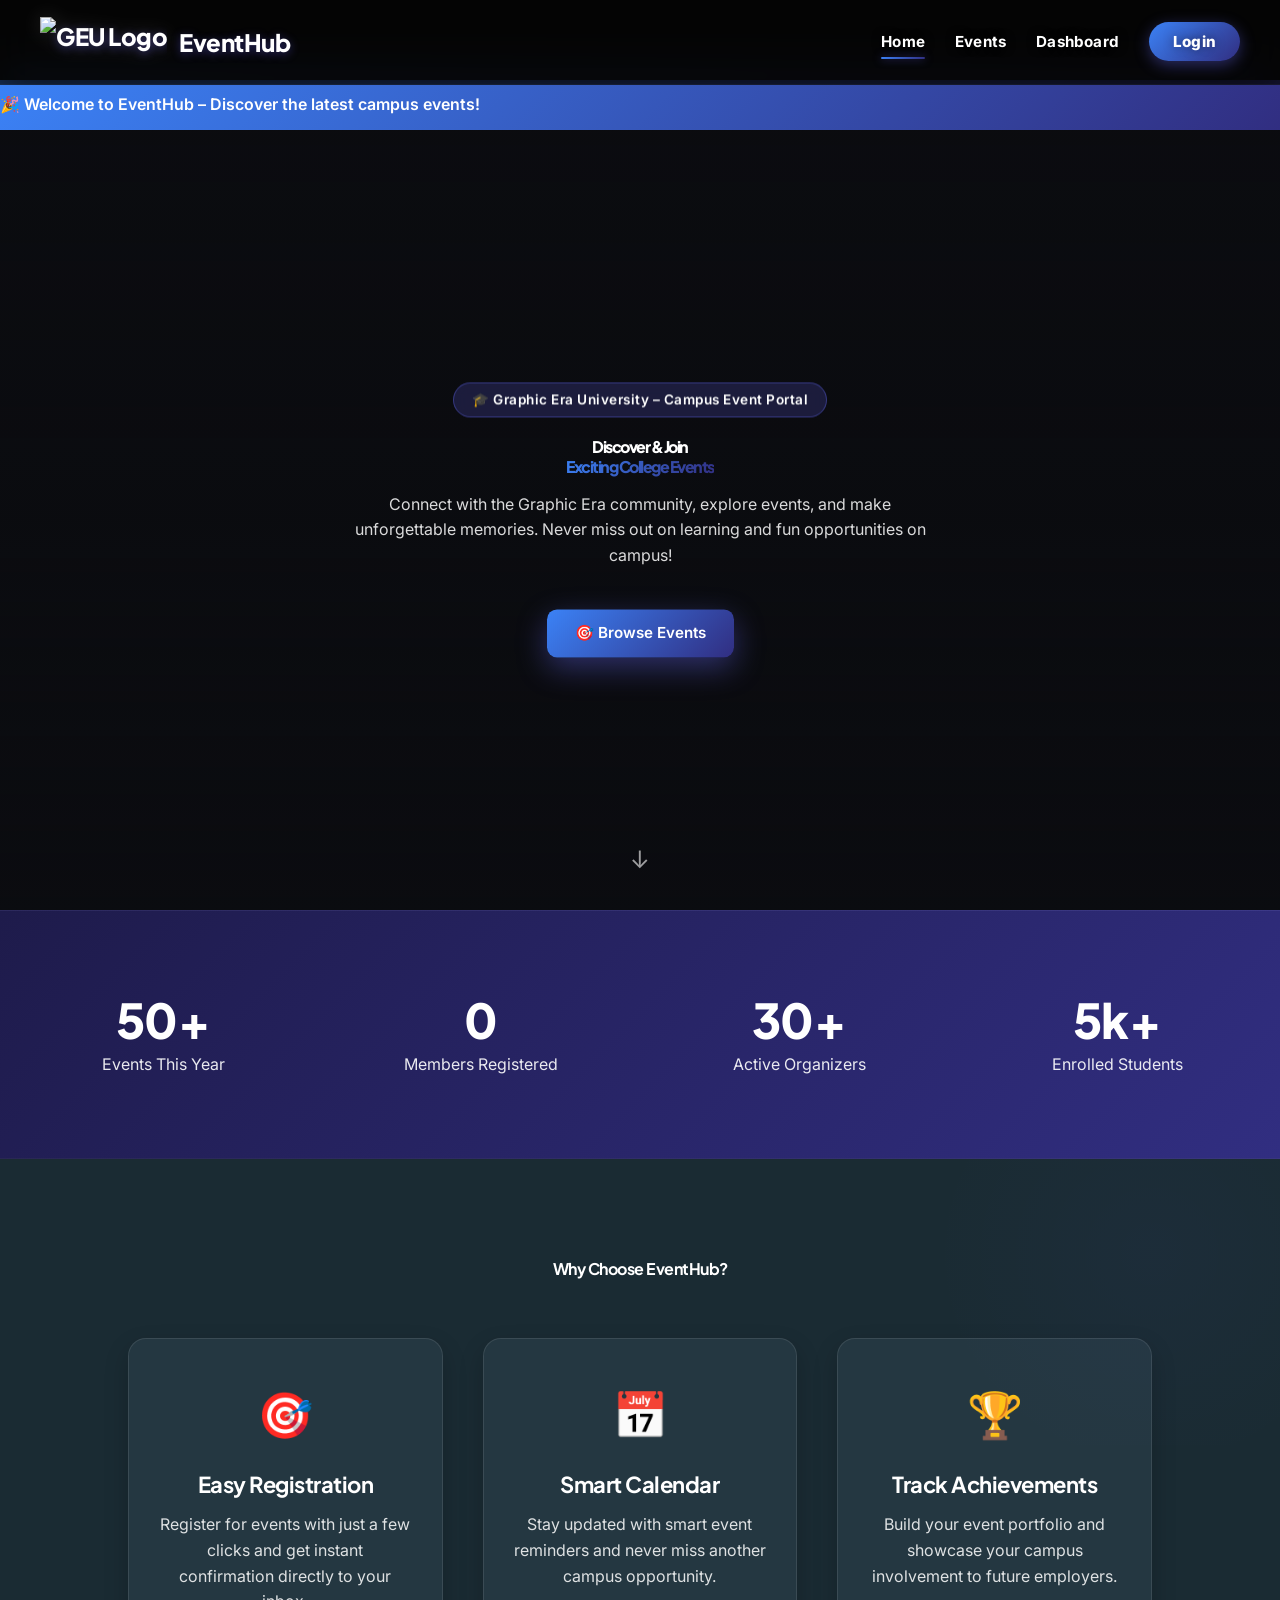
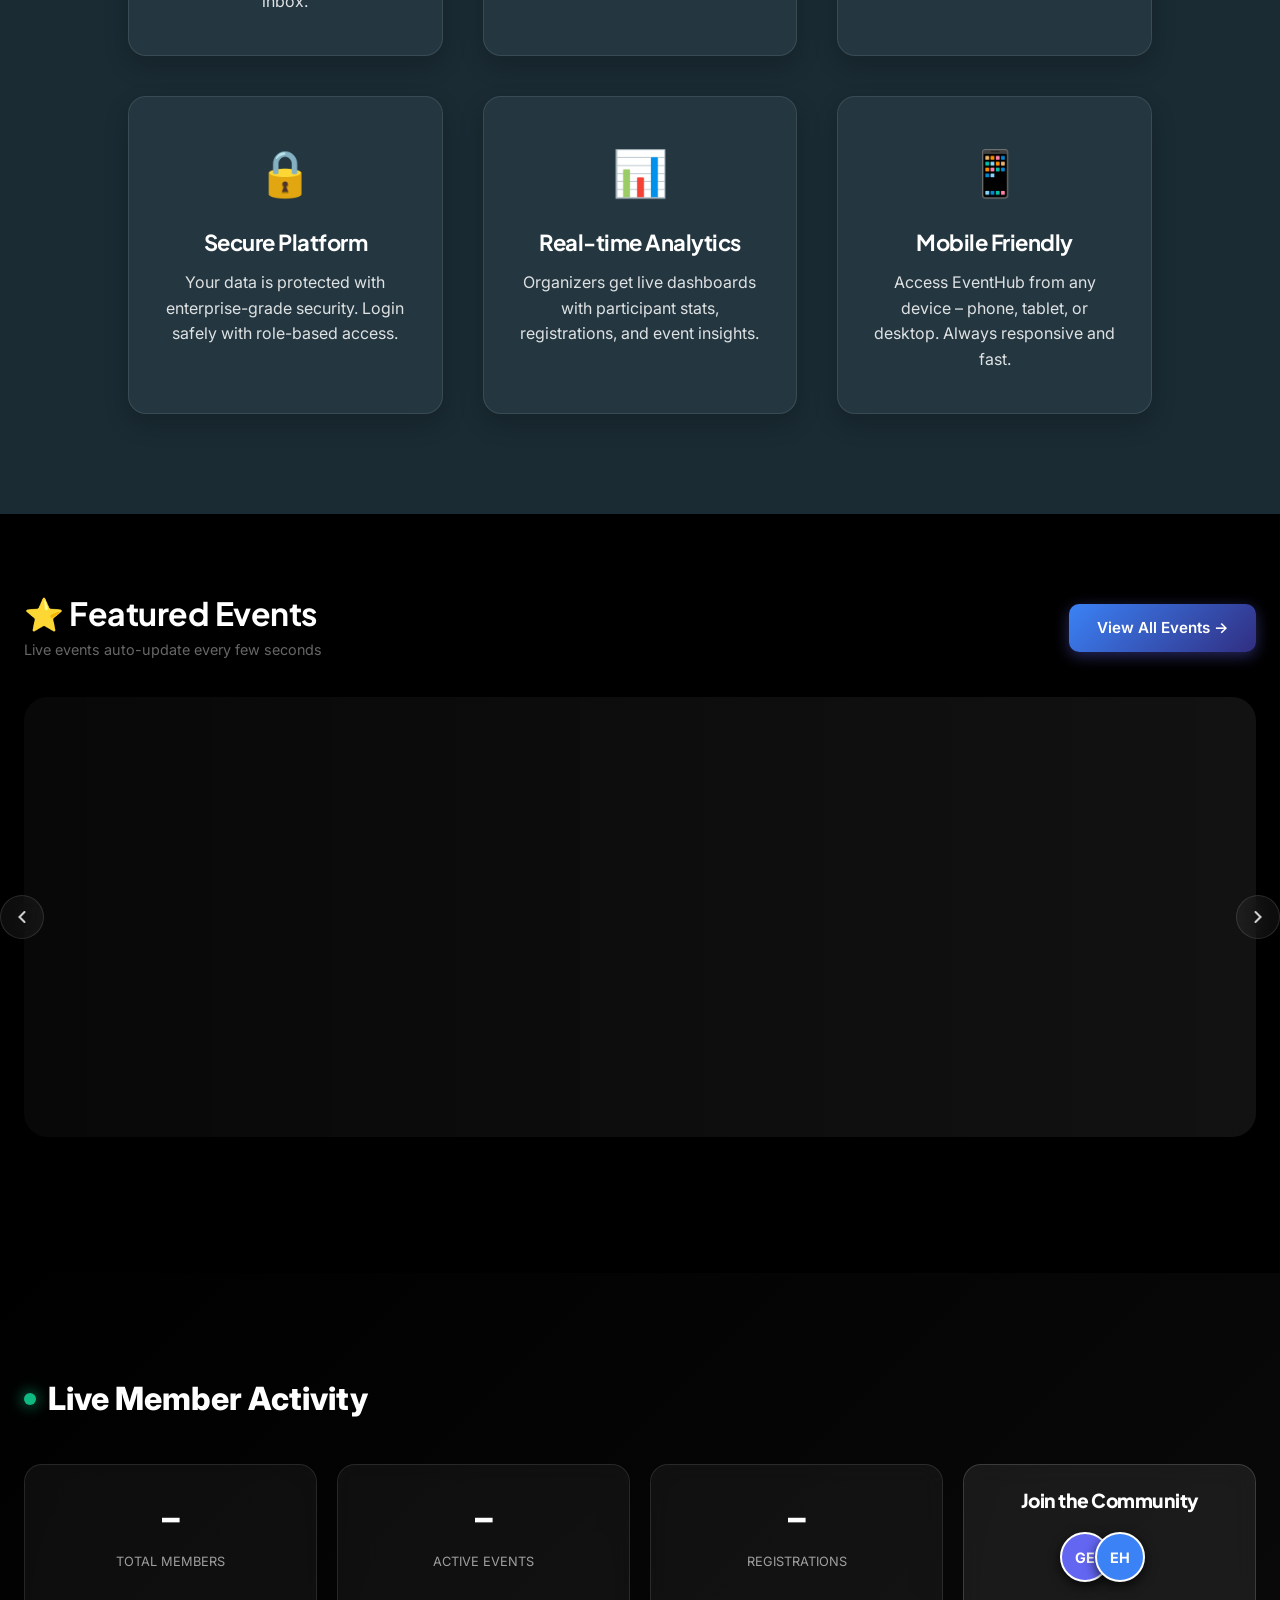
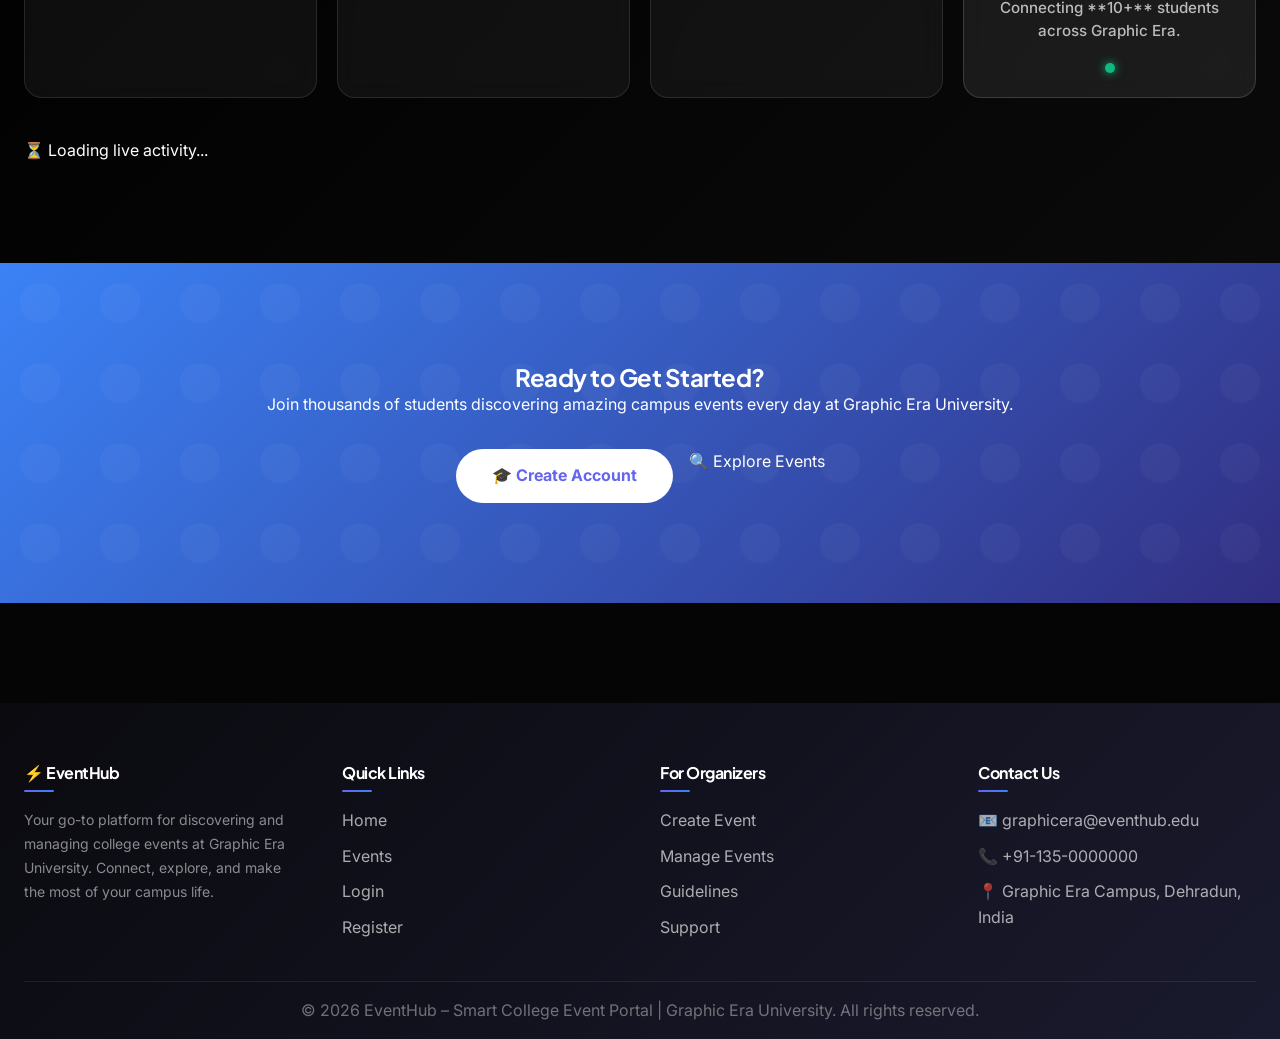
==== commit 13d3b1dc: "Implement native IntersectionObserver scroll reveal animations" ====
--- a/index.html
+++ b/index.html
@@ -301,7 +301,7 @@
   <link rel="stylesheet" href="https://cdn.jsdelivr.net/npm/swiper@11/swiper-bundle.min.css">
 
   <!-- Featured Events Section -->
-  <section class="featured-section" id="featuredSection">
+  <section class="featured-section reveal-up" id="featuredSection">
     <div class="container">
       <div class="section-head" style="margin-bottom: 36px; align-items: center;">
         <div>
@@ -535,7 +535,7 @@
   </style>
 
   <!-- ===== LIVE ACTIVITY FEED ===== -->
-  <section class="live-section" id="liveFeedSection">
+  <section class="live-section reveal-up" id="liveFeedSection">
     <div class="container">
 
       <div class="live-header">
@@ -590,7 +590,7 @@
   </section>
 
   <!-- CTA Section -->
-  <section class="cta-banner">
+  <section class="cta-banner reveal-up">
     <div class="container" style="position:relative; z-index:1;">
       <h2>Ready to Get Started?</h2>
       <p>Join thousands of students discovering amazing campus events every day at Graphic Era University.</p>
@@ -603,7 +603,7 @@
 
   <!-- Footer -->
   <footer class="footer">
-    <div class="container">
+    <div class="container reveal-up">
       <div class="footer-content">
         <div class="footer-section">
           <h3>⚡ EventHub</h3>
--- a/style.css
+++ b/style.css
@@ -2009,6 +2009,18 @@
 @media (max-width: 991px) {
   .Dashboard-layout { flex-direction: column; }
   .sidebar { width: 100%; height: auto; position: static; border-right: none; border-bottom: 1px solid var(--glass-border); }
+}
+
+/* ===== SCROLL REVEAL ANIMATIONS ===== */
+.reveal-up {
+  opacity: 0;
+  transform: translateY(40px);
+  transition: opacity 0.8s cubic-bezier(0.165, 0.84, 0.44, 1), transform 0.8s cubic-bezier(0.165, 0.84, 0.44, 1);
+  will-change: opacity, transform;
+}
+.reveal-visible {
+  opacity: 1;
+  transform: translateY(0);
 }
 
 /* ============================================================
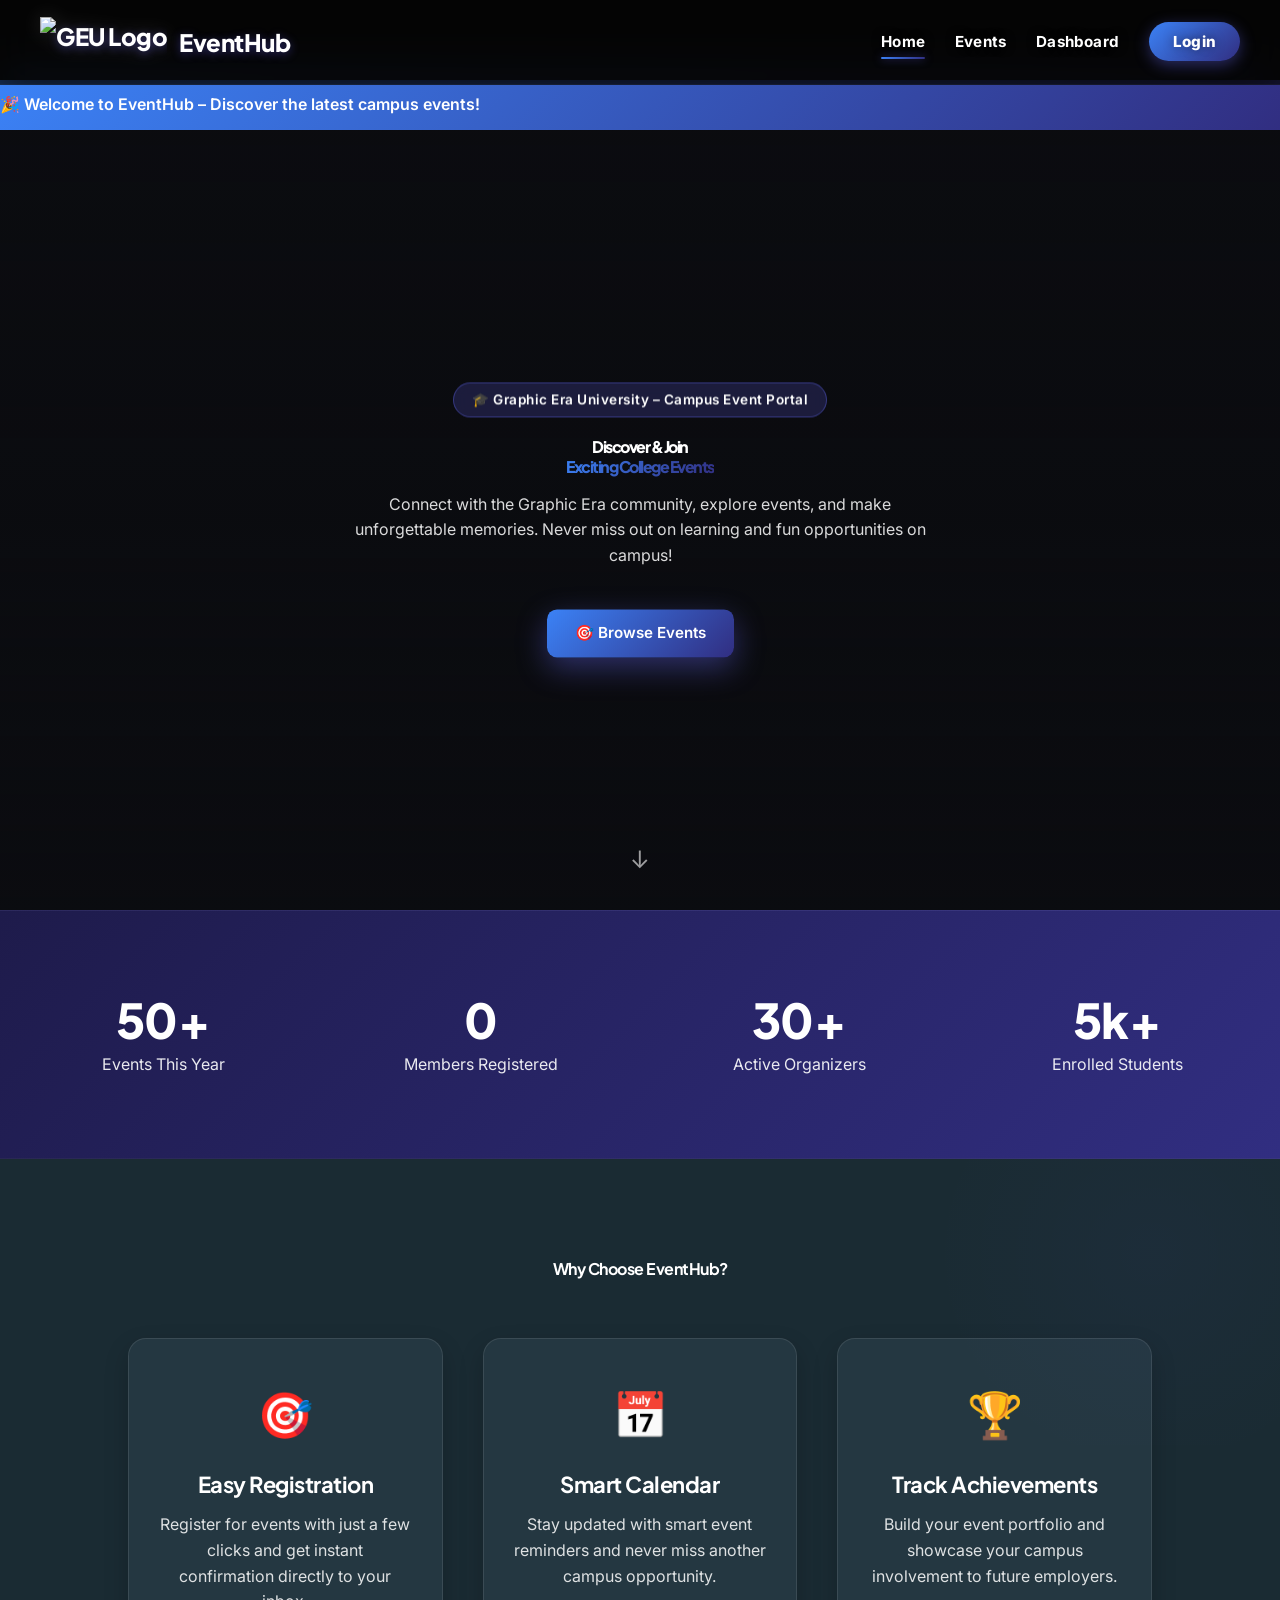
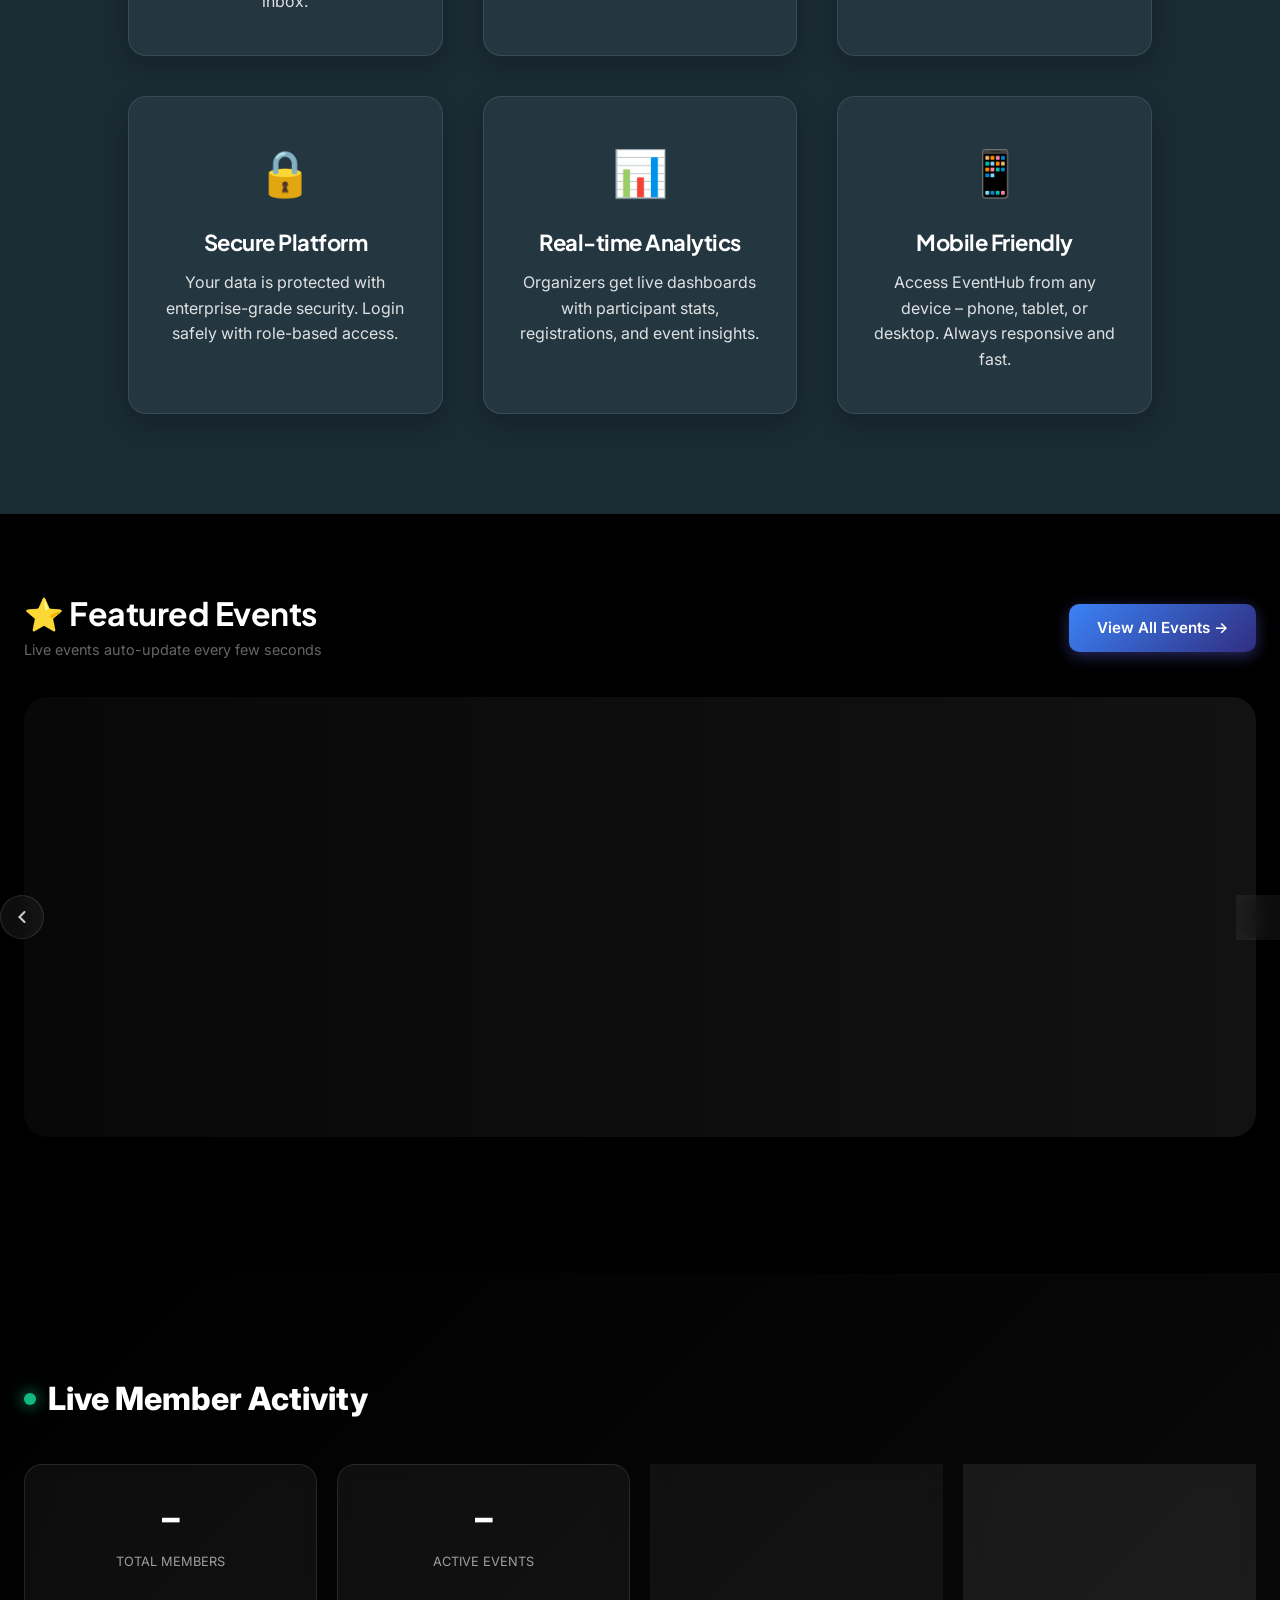
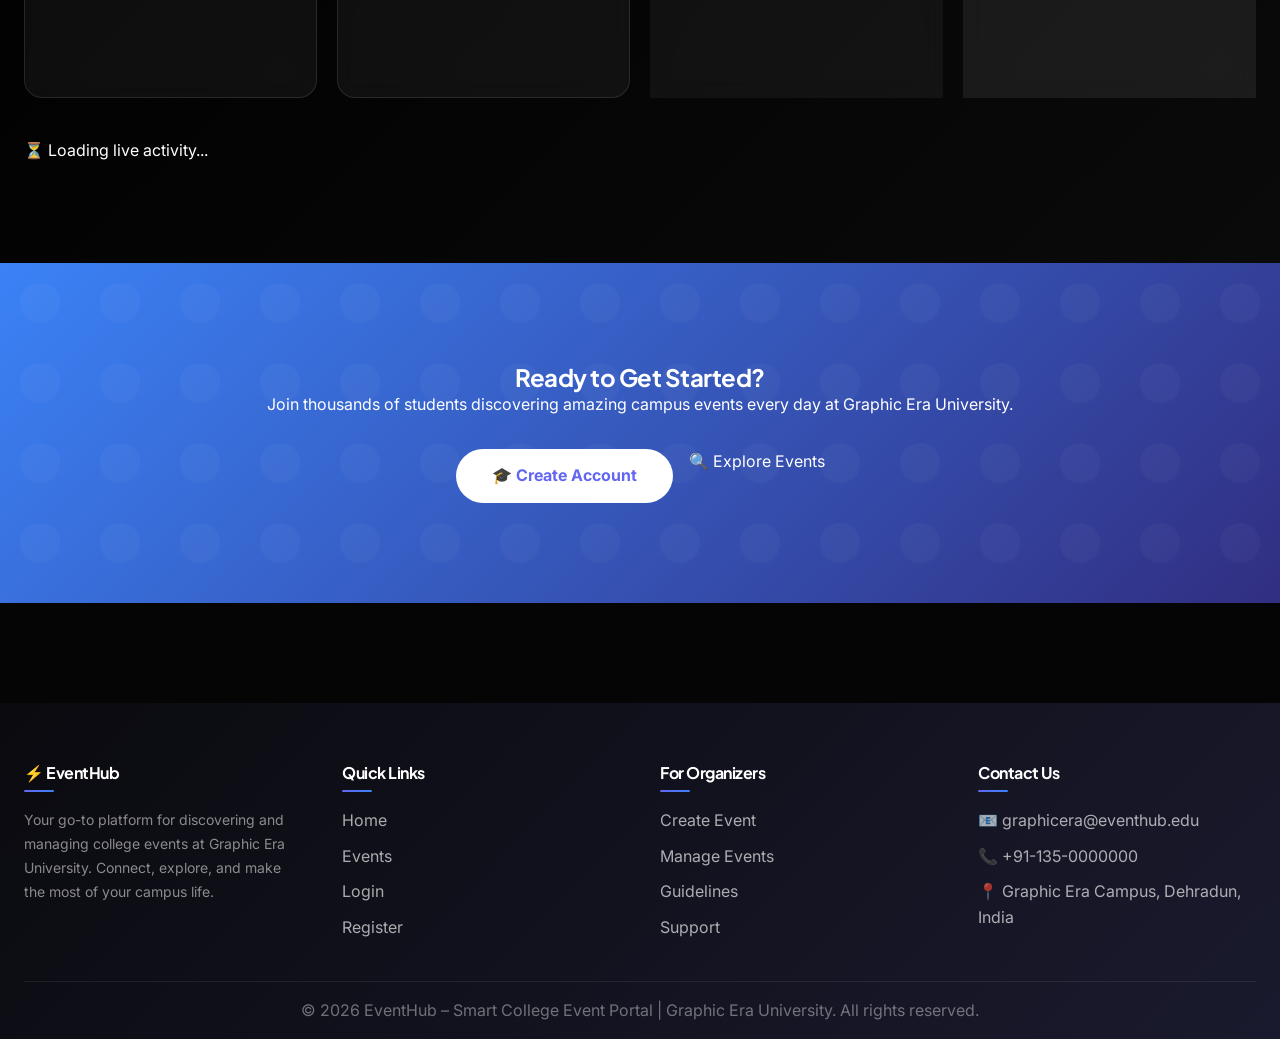
==== commit cec022be: "Remove waving hand emojis" ====
--- a/index.html
+++ b/index.html
@@ -999,7 +999,7 @@
 
         } else if (isFirstLoad && (!data.feed || data.feed.length === 0)) {
           const empty = document.getElementById('feedEmpty');
-          if (empty) empty.textContent = '👋 No members yet – be the first to register!';
+          if (empty) empty.textContent = 'No members yet – be the first to register!';
           isFirstLoad = false;
         }
 
